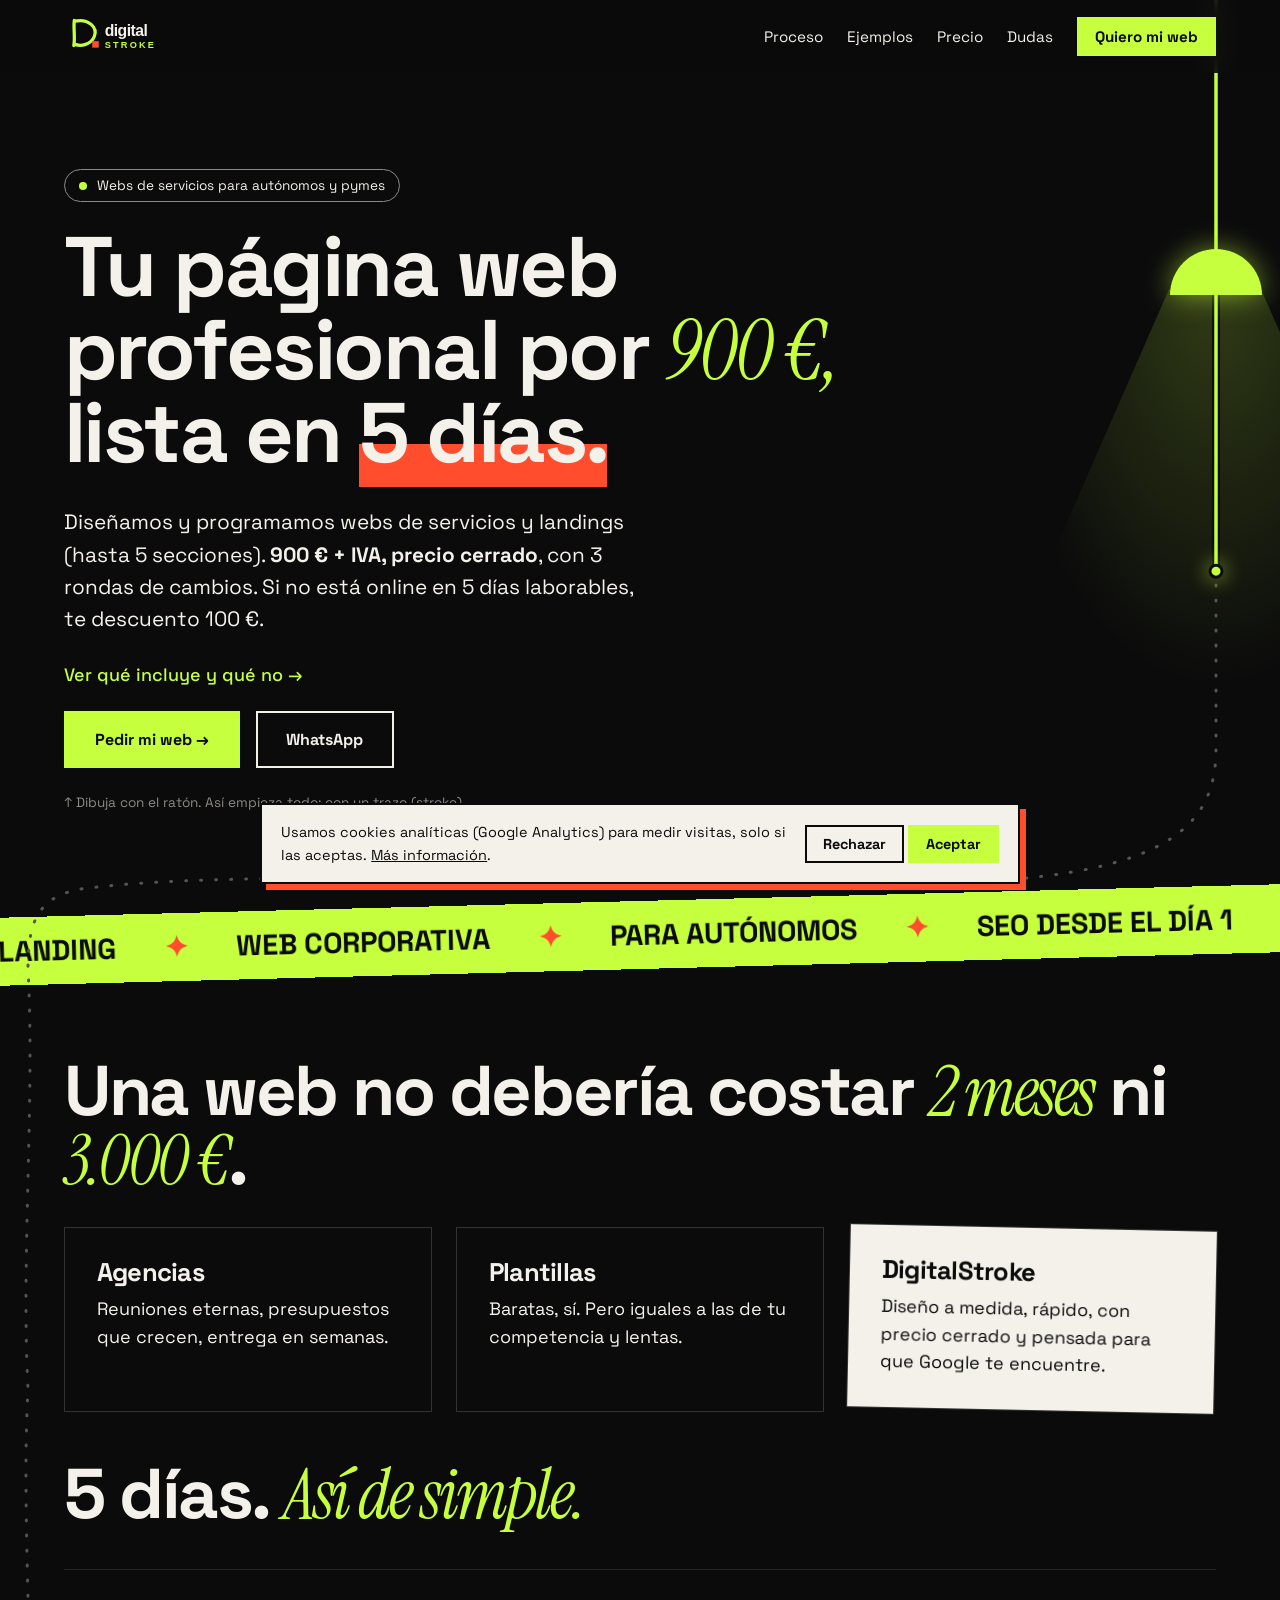
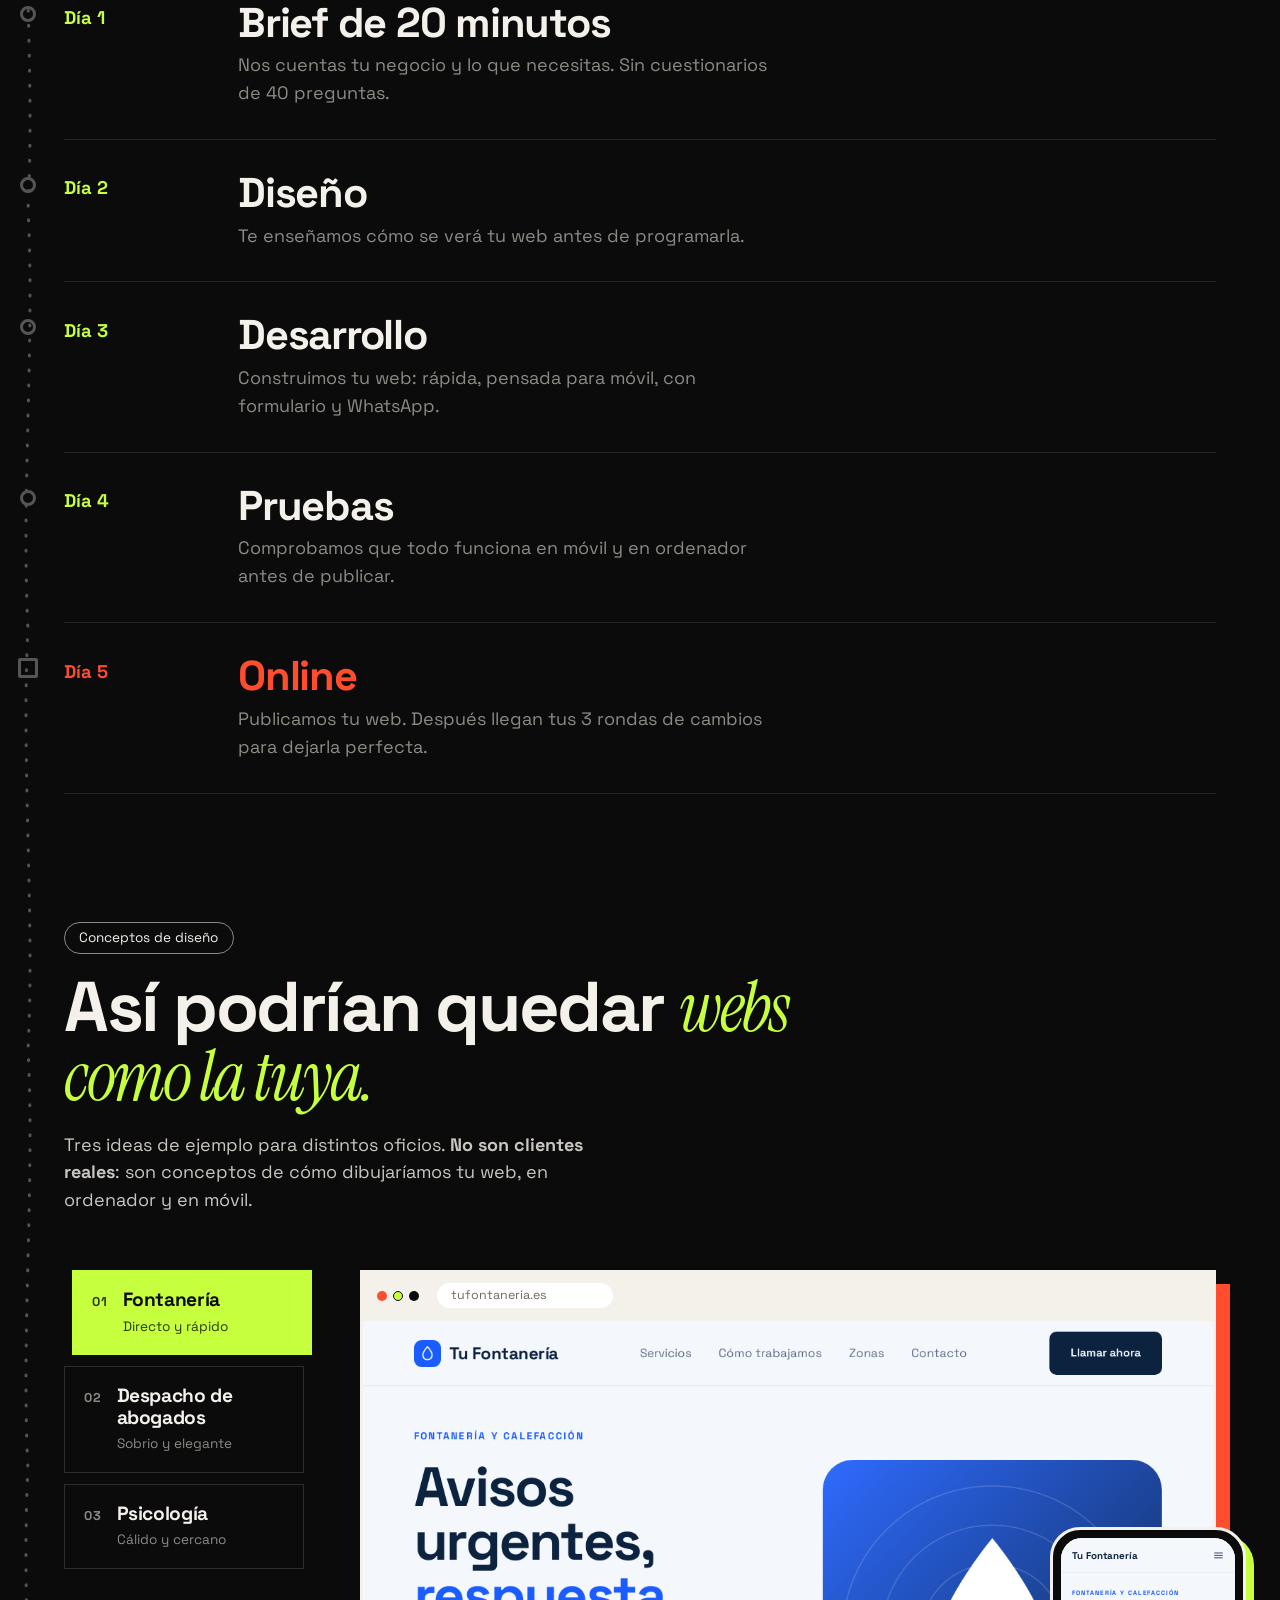
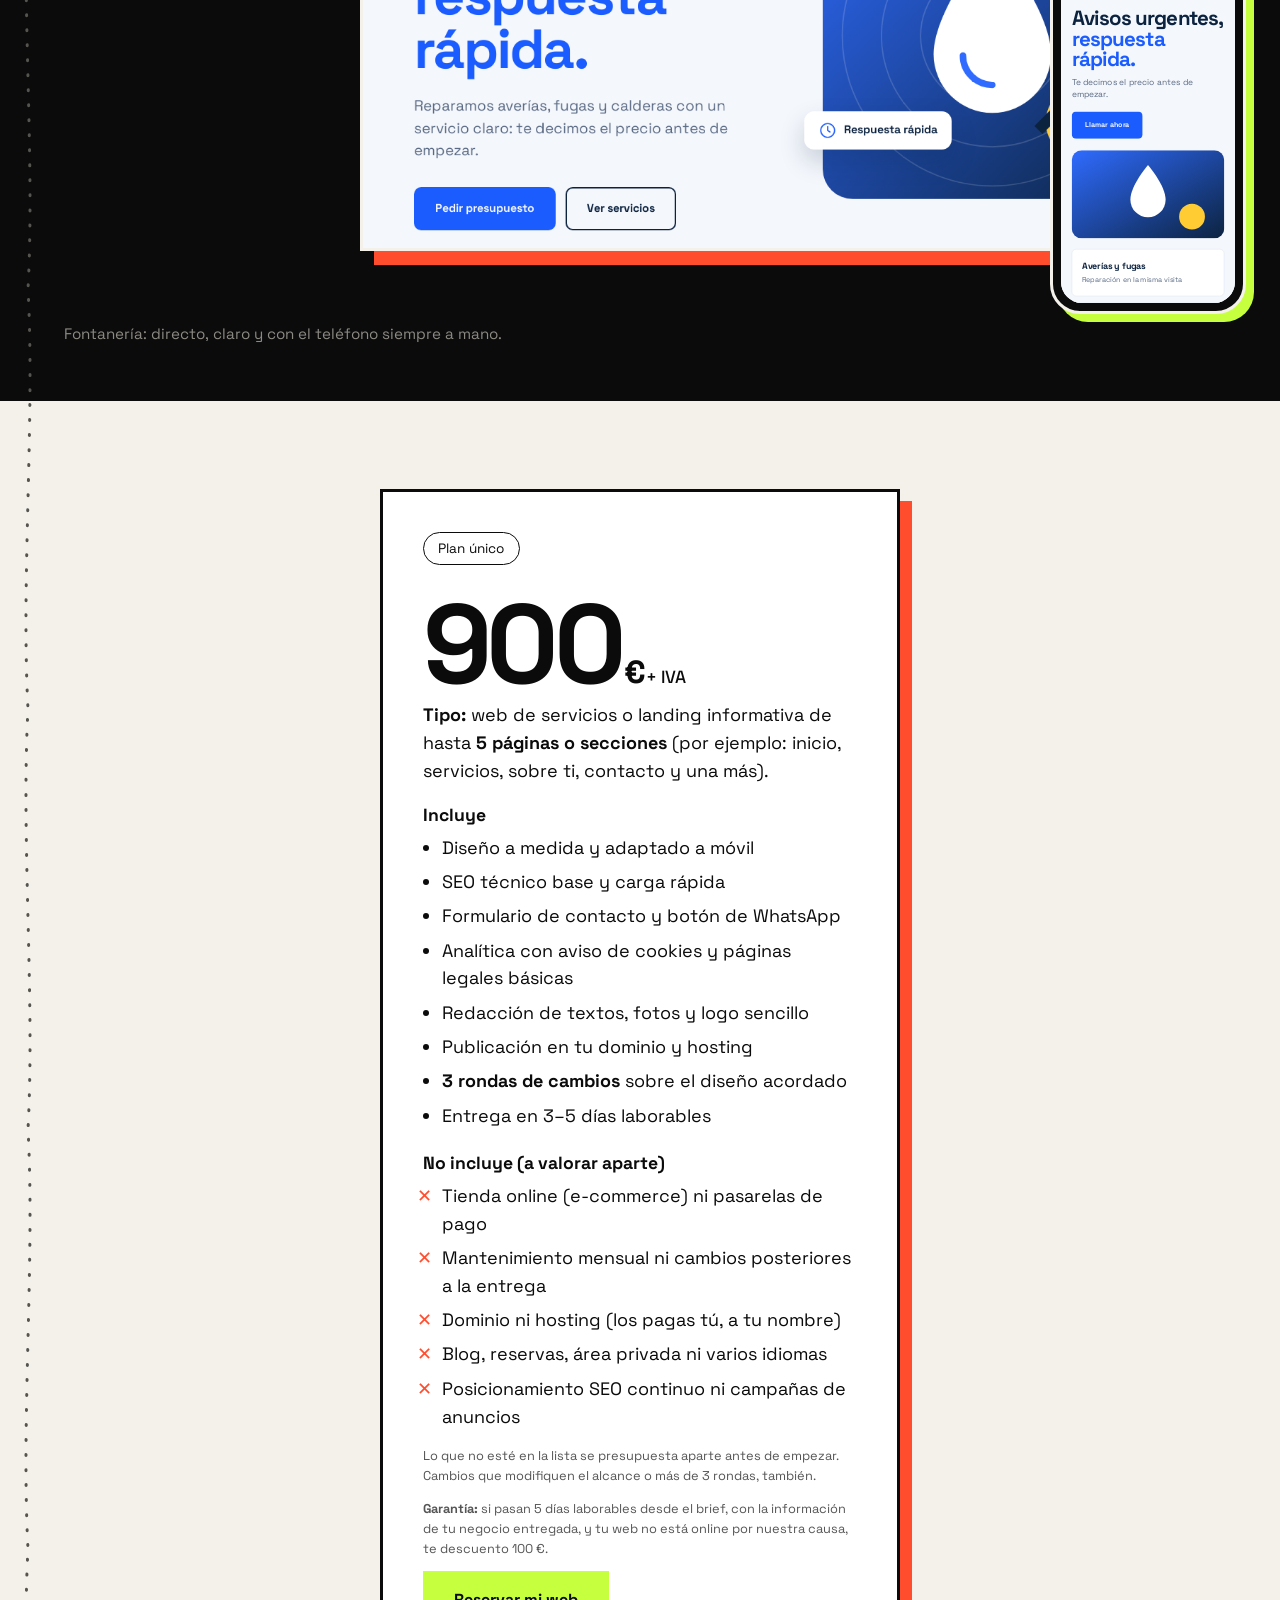
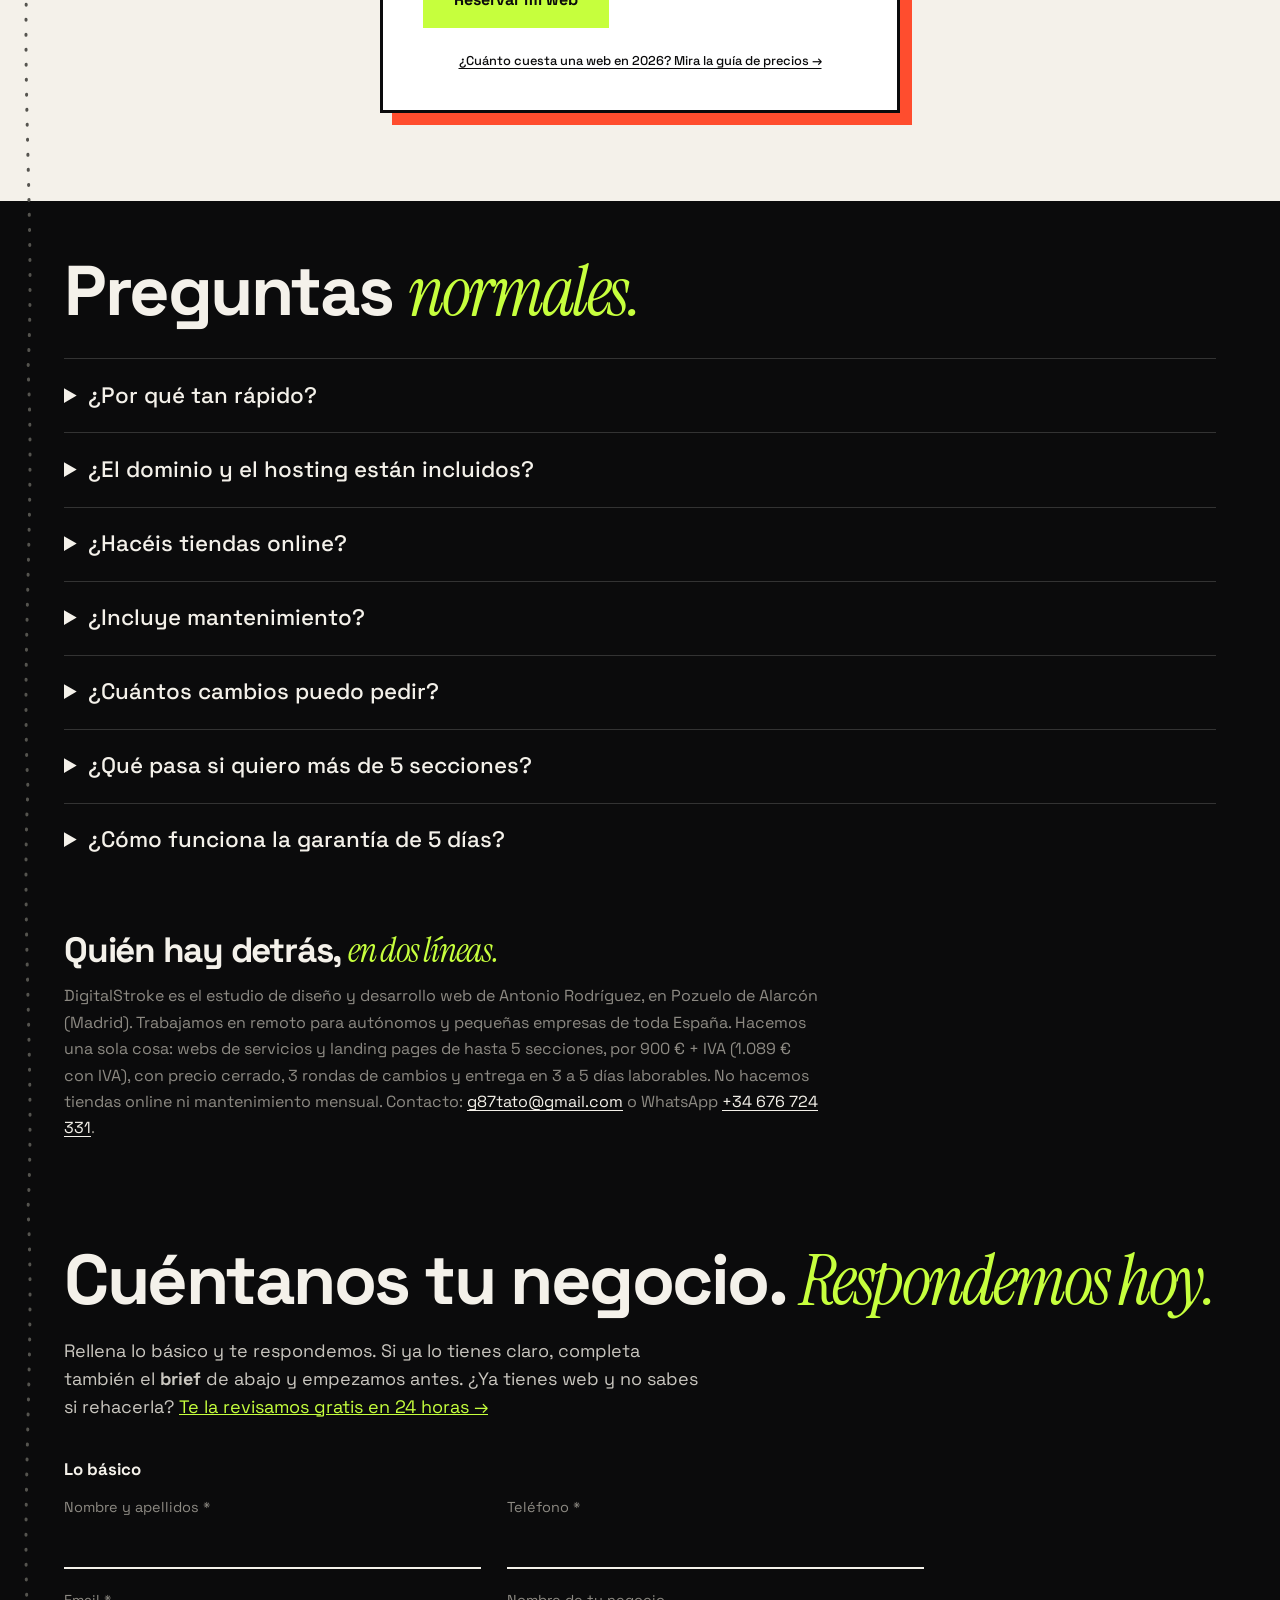
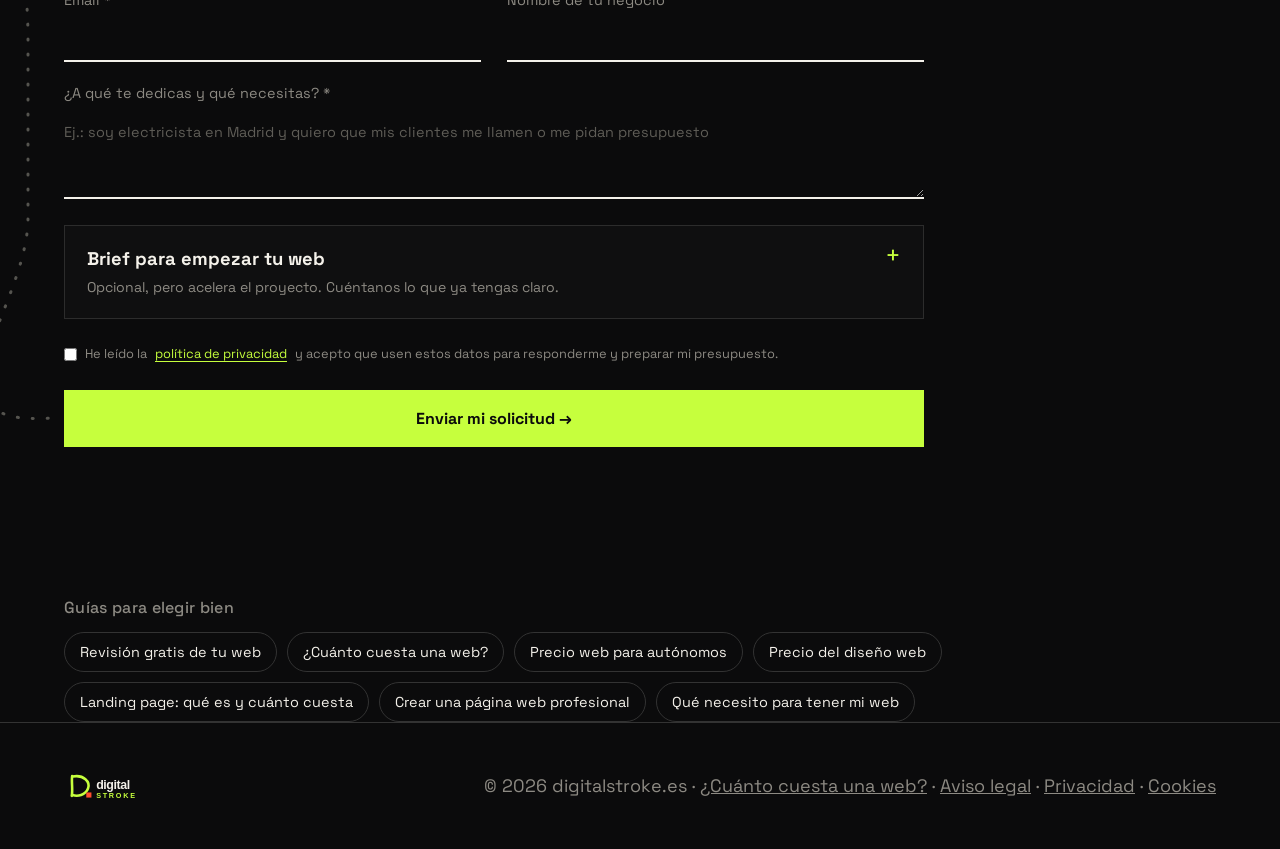
==== index.html @ dd719723 "Página de revisión gratis de la web y documentos internos fuera del sitio Co-Authored-By: Claude Fab" ====
<!doctype html>
<html lang="es">
<head>
<meta charset="utf-8">
<meta name="viewport" content="width=device-width,initial-scale=1">
<title>Página web para autónomos y pymes en 5 días por 900 € | DigitalStroke</title>
<meta name="description" content="Diseño y desarrollo de páginas web y landings para autónomos y pequeñas empresas. Webs de servicios de hasta 5 secciones. Precio cerrado de 900 € + IVA, 3 rondas de cambios, entrega en 3 a 5 días.">
<meta name="google-site-verification" content="zkSoSlry_8KMnyBf14gLhrhfru-pB1VeodMcGOc7PK8" />
<meta name="robots" content="index,follow,max-image-preview:large">
<link rel="canonical" href="https://digitalstroke.es/">
<link rel="icon" href="assets/favicon.svg" type="image/svg+xml">
<meta property="og:title" content="Tu web en 5 días por 900 € — DigitalStroke">
<meta property="og:description" content="Páginas web y landings para autónomos y pymes. Precio cerrado, entrega récord.">
<meta property="og:type" content="website">
<meta property="og:url" content="https://digitalstroke.es/">
<meta property="og:locale" content="es_ES">
<meta property="og:site_name" content="DigitalStroke">
<meta name="twitter:card" content="summary">
<link rel="preconnect" href="https://fonts.googleapis.com">
<link rel="preconnect" href="https://fonts.gstatic.com" crossorigin>
<link href="https://fonts.googleapis.com/css2?family=Space+Grotesk:wght@400;500;700&family=Instrument+Serif:ital@0;1&display=swap" rel="stylesheet">
<link rel="stylesheet" href="css/style.css?v=16">
<link rel="stylesheet" href="css/showcase.css?v=16">
<script type="application/ld+json">
{"@context":"https://schema.org","@type":"ProfessionalService","@id":"https://digitalstroke.es/#empresa","name":"DigitalStroke","alternateName":"digitalstroke.es","url":"https://digitalstroke.es/","logo":"https://digitalstroke.es/assets/logo.svg","image":"https://digitalstroke.es/assets/logo.svg","description":"Diseño y desarrollo de páginas web de servicios y landing pages para autónomos y pymes en España. Precio cerrado de 900 € + IVA, entrega en 3 a 5 días laborables, 3 rondas de cambios incluidas.","slogan":"Tu página web profesional por 900 €, lista en 5 días.","email":"g87tato@gmail.com","telephone":"+34676724331","founder":{"@type":"Person","name":"Antonio Rodríguez"},"address":{"@type":"PostalAddress","addressLocality":"Pozuelo de Alarcón","addressRegion":"Madrid","addressCountry":"ES"},"areaServed":{"@type":"Country","name":"España"},"knowsLanguage":"es","priceRange":"900 €","currenciesAccepted":"EUR","sameAs":["https://github.com/g87tato"],"makesOffer":{"@type":"Offer","name":"Página web de servicios o landing page de hasta 5 secciones","description":"Diseño a medida adaptado a móvil, SEO técnico base, formulario y WhatsApp, páginas legales, textos, fotos y logo sencillo, 3 rondas de cambios. Entrega en 3 a 5 días laborables.","price":"900","priceCurrency":"EUR","priceSpecification":{"@type":"PriceSpecification","price":"900","priceCurrency":"EUR","valueAddedTaxIncluded":false},"availability":"https://schema.org/InStock","areaServed":"ES","itemOffered":{"@type":"Service","name":"Diseño y desarrollo de página web","serviceType":"Diseño web","provider":{"@id":"https://digitalstroke.es/#empresa"}}}}
</script>
<script type="application/ld+json" id="ld-faq">
{"@context": "https://schema.org", "@type": "FAQPage", "mainEntity": [{"@type": "Question", "name": "¿Por qué tan rápido?", "acceptedAnswer": {"@type": "Answer", "text": "Trabajamos con un sistema propio y tomamos pocos proyectos a la vez. Menos reuniones, más stroke."}}, {"@type": "Question", "name": "¿El dominio y el hosting están incluidos?", "acceptedAnswer": {"@type": "Answer", "text": "Te ayudamos a comprarlos a tu nombre (unos 15–60 €/año). Así la web siempre es tuya."}}, {"@type": "Question", "name": "¿Hacéis tiendas online?", "acceptedAnswer": {"@type": "Answer", "text": "No. Este servicio es para webs de servicios y landings, sin e-commerce ni pasarelas de pago. Si necesitas una tienda, no es lo que ofrecemos ahora."}}, {"@type": "Question", "name": "¿Incluye mantenimiento?", "acceptedAnswer": {"@type": "Answer", "text": "No. Te entregamos la web terminada y funcionando. Los cambios posteriores a la entrega y el mantenimiento mensual no están incluidos; si los necesitas, se presupuestan aparte."}}, {"@type": "Question", "name": "¿Cuántos cambios puedo pedir?", "acceptedAnswer": {"@type": "Answer", "text": "Incluimos 3 rondas de cambios sobre el diseño acordado. Una ronda es una lista de correcciones que nos envías de una vez. Si cambia el alcance o necesitas más rondas, se presupuesta aparte."}}, {"@type": "Question", "name": "¿Qué pasa si quiero más de 5 secciones?", "acceptedAnswer": {"@type": "Answer", "text": "Lo hablamos antes de empezar y te damos un precio cerrado por escrito."}}, {"@type": "Question", "name": "¿Cómo funciona la garantía de 5 días?", "acceptedAnswer": {"@type": "Answer", "text": "Cuentan 5 días laborables desde el brief, siempre que nos des a tiempo la información de tu negocio y valides lo que te enviemos. Si la web no está online en ese plazo por causa nuestra, te descontamos 100 € de la factura. Las rondas de cambios van después de la primera publicación."}}]}
</script>
<script type="application/ld+json" id="ld-site">
{"@context":"https://schema.org","@type":"WebSite","name":"DigitalStroke","url":"https://digitalstroke.es/","inLanguage":"es-ES"}
</script>
</head>
<body>
<canvas id="ink" aria-hidden="true"></canvas>

<header class="nav">
  <a href="#top" class="logo" aria-label="DigitalStroke"><img src="assets/logo.svg?v=3" alt="DigitalStroke" height="38"></a>
  <nav>
    <a href="#proceso">Proceso</a>
    <a href="#ejemplos">Ejemplos</a>
    <a href="#precio">Precio</a>
    <a href="#faq">Dudas</a>
    <a href="#contacto" class="btn btn-sm">Quiero mi web</a>
  </nav>
</header>

<main id="top">
<section class="hero">
  <div class="lamp" aria-hidden="true"></div>
  <p class="tag"><span class="dot"></span> Webs de servicios para autónomos y pymes</p>
  <h1>Tu página web<br>profesional por <em>900&nbsp;€,</em><br>lista en <span class="hl">5&nbsp;días.</span></h1>
  <p class="lead">Diseñamos y programamos webs de servicios y landings (hasta 5 secciones). <strong>900&nbsp;€ + IVA, precio cerrado</strong>, con 3 rondas de cambios. Si no está online en 5 días laborables, te descuento 100&nbsp;€.</p>
  <p class="more"><a href="#precio">Ver qué incluye y qué no →</a></p>
  <div class="cta-row">
    <a href="#contacto" class="btn">Pedir mi web →</a>
    <a href="https://wa.me/34676724331?text=Hola%2C%20quiero%20una%20web%20en%205%20d%C3%ADas" class="btn btn-ghost" data-wa>WhatsApp</a>
  </div>
  <p class="hint">↑ Dibuja con el ratón. Así empieza todo: con un trazo (stroke).</p>
</section>

<div class="marquee" aria-hidden="true"><div>
  <span>LANDING</span><span>WEB CORPORATIVA</span><span>PARA AUTÓNOMOS</span><span>SEO DESDE EL DÍA 1</span><span>900 €</span><span>3–5 DÍAS</span>
  <span>LANDING</span><span>WEB CORPORATIVA</span><span>PARA AUTÓNOMOS</span><span>SEO DESDE EL DÍA 1</span><span>900 €</span><span>3–5 DÍAS</span>
</div></div>

<section class="problem">
  <h2>Una web no debería costar <em>2 meses</em> ni <em>3.000 €</em>.</h2>
  <div class="cols">
    <article><h3>Agencias</h3><p>Reuniones eternas, presupuestos que crecen, entrega en semanas.</p></article>
    <article><h3>Plantillas</h3><p>Baratas, sí. Pero iguales a las de tu competencia y lentas.</p></article>
    <article class="win"><h3>DigitalStroke</h3><p>Diseño a medida, rápido, con precio cerrado y pensada para que Google te encuentre.</p></article>
  </div>
</section>

<section id="proceso" class="process">
  <h2>5 días. <em>Así de simple.</em></h2>
  <ol class="days">
    <li><span class="day">Día 1</span><div><h3>Brief de 20 minutos</h3><p>Nos cuentas tu negocio y lo que necesitas. Sin cuestionarios de 40 preguntas.</p></div></li>
    <li><span class="day">Día 2</span><div><h3>Diseño</h3><p>Te enseñamos cómo se verá tu web antes de programarla.</p></div></li>
    <li><span class="day">Día 3</span><div><h3>Desarrollo</h3><p>Construimos tu web: rápida, pensada para móvil, con formulario y WhatsApp.</p></div></li>
    <li><span class="day">Día 4</span><div><h3>Pruebas</h3><p>Comprobamos que todo funciona en móvil y en ordenador antes de publicar.</p></div></li>
    <li class="last"><span class="day">Día 5</span><div><h3>Online</h3><p>Publicamos tu web. Después llegan tus 3 rondas de cambios para dejarla perfecta.</p></div></li>
  </ol>
</section>

<section id="ejemplos" class="examples">
  <div class="ex-head">
    <p class="tag">Conceptos de diseño</p>
    <h2>Así podrían quedar <em>webs como la tuya.</em></h2>
    <p class="ex-note">Tres ideas de ejemplo para distintos oficios. <strong>No son clientes reales</strong>: son conceptos de cómo dibujaríamos tu web, en ordenador y en móvil.</p>
  </div>

  <div class="showcase">
    <div class="sc-tabs" role="tablist" aria-label="Elige un concepto">
      <button type="button" role="tab" id="sc-t0" aria-selected="true" data-url="tufontaneria.es" data-cap="Fontanería: directo, claro y con el teléfono siempre a mano."><span class="n">01</span><span class="t">Fontanería</span><small>Directo y rápido</small></button>
      <button type="button" role="tab" id="sc-t1" aria-selected="false" tabindex="-1" data-url="tudespacho.es" data-cap="Despacho de abogados: sobrio, elegante y de confianza."><span class="n">02</span><span class="t">Despacho de abogados</span><small>Sobrio y elegante</small></button>
      <button type="button" role="tab" id="sc-t2" aria-selected="false" tabindex="-1" data-url="tuconsulta.es" data-cap="Psicología: cálido, tranquilo y cercano."><span class="n">03</span><span class="t">Psicología</span><small>Cálido y cercano</small></button>
    </div>

    <div class="sc-stage">
      <div class="sc-frame">
        <div class="bar"><i></i><i></i><i></i><span class="sc-url">tufontaneria.es</span></div>
        <div class="sc-view" aria-hidden="true">

          <!-- Concepto 1 · Fontanería -->
          <div class="vsite t1 on"><div class="vs-inner">
            <div class="vs-nav">
              <div class="vs-logo"><i><svg class="ic" viewBox="0 0 24 24" style="color:#fff"><path d="M12 3s6 6.5 6 11a6 6 0 0 1-12 0c0-4.5 6-11 6-11z"></path></svg></i>Tu Fontanería</div>
              <div class="vs-links"><span>Servicios</span><span>Cómo trabajamos</span><span>Zonas</span><span>Contacto</span></div>
              <span class="vs-btn">Llamar ahora</span>
            </div>
            <div class="vs-hero">
              <div>
                <div class="vs-eyebrow">Fontanería y calefacción</div>
                <h1 class="vs-h">Avisos urgentes, <span style="color:var(--acc)">respuesta rápida.</span></h1>
                <p class="vs-p">Reparamos averías, fugas y calderas con un servicio claro: te decimos el precio antes de empezar.</p>
                <div class="vs-row"><span class="vs-btn" style="background:var(--acc)">Pedir presupuesto</span><span class="vs-btn alt">Ver servicios</span></div>
              </div>
              <div class="vs-art">
                <svg viewBox="0 0 520 520" aria-hidden="true">
                  <defs><linearGradient id="g1" x1="0" y1="0" x2="1" y2="1"><stop offset="0" stop-color="#2f6bff"></stop><stop offset="1" stop-color="#0c2340"></stop></linearGradient></defs>
                  <rect width="520" height="520" rx="46" fill="url(#g1)"></rect>
                  <g fill="none" stroke="#fff" stroke-opacity=".16" stroke-width="2"><circle cx="260" cy="270" r="110"></circle><circle cx="260" cy="270" r="170"></circle><circle cx="260" cy="270" r="230"></circle></g>
                  <path d="M260 120C260 120 170 228 170 298a90 90 0 0 0 180 0C350 228 260 120 260 120Z" fill="#fff"></path>
                  <path d="M215 300a45 45 0 0 0 45 45" fill="none" stroke="#2f6bff" stroke-width="10" stroke-linecap="round"></path>
                  <circle cx="400" cy="402" r="58" fill="#ffcc33"></circle>
                  <path d="M385 380a22 22 0 0 0-26 30l-30 30 13 13 30-30a22 22 0 0 0 30-26l-15 15-11-3-3-11z" fill="#0c2340" transform="translate(12 -10) scale(.95)"></path>
                </svg>
                <div class="vs-chip" style="left:-26px;bottom:70px"><svg class="ic" viewBox="0 0 24 24" style="color:#1b5cff"><circle cx="12" cy="12" r="9"></circle><path d="M12 7v5l3 2"></path></svg>Respuesta rápida</div>
              </div>
            </div>
            <div class="vs-band">
              <div><svg class="ic" viewBox="0 0 24 24"><path d="M12 3l8 3v6c0 5-3.5 8-8 9-4.5-1-8-4-8-9V6z"></path></svg>Presupuesto sin compromiso</div>
              <div><svg class="ic" viewBox="0 0 24 24"><circle cx="12" cy="12" r="9"></circle><path d="M12 7v5l3 2"></path></svg>Avisos urgentes</div>
              <div><svg class="ic" viewBox="0 0 24 24"><path d="M6 3h4l2 5-2.5 1.5a11 11 0 0 0 5 5L16 12l5 2v4a2 2 0 0 1-2 2A16 16 0 0 1 4 5a2 2 0 0 1 2-2z"></path></svg>Atención por teléfono</div>
            </div>
            <div class="vs-sec">
              <h3>Qué arreglamos</h3>
              <p class="sub">Los trabajos más habituales, explicados sin tecnicismos.</p>
              <div class="vs-cards">
                <div class="vs-card"><div class="ib"><svg class="ic" viewBox="0 0 24 24"><path d="M12 3s6 6.5 6 11a6 6 0 0 1-12 0c0-4.5 6-11 6-11z"></path></svg></div><h4>Averías y fugas</h4><p>Localizamos el problema y lo reparamos en la misma visita siempre que sea posible.</p></div>
                <div class="vs-card"><div class="ib"><svg class="ic" viewBox="0 0 24 24"><path d="M12 3c1 4 5 5 5 10a5 5 0 0 1-10 0c0-2 1-3 2-4 0 2 1 3 2 3 0-3-1-5 1-9z"></path></svg></div><h4>Calefacción y caldera</h4><p>Revisión, puesta a punto y sustitución de calderas y radiadores.</p></div>
                <div class="vs-card"><div class="ib"><svg class="ic" viewBox="0 0 24 24"><path d="M3 11h18v3a5 5 0 0 1-5 5H8a5 5 0 0 1-5-5v-3zM6 11V6a2 2 0 0 1 4 0"></path></svg></div><h4>Reformas de baño</h4><p>Del cambio de grifería a la reforma completa, con precio cerrado.</p></div>
              </div>
            </div>
            <div class="vs-steps">
              <div><b>1</b><h5>Nos llamas</h5><p>Cuéntanos qué pasa y te orientamos al momento.</p></div>
              <div><b>2</b><h5>Diagnóstico</h5><p>Vemos la avería y te damos el precio antes de tocar nada.</p></div>
              <div><b>3</b><h5>Solucionado</h5><p>Reparamos, probamos y lo dejamos limpio.</p></div>
            </div>
            <div class="vs-quote">“Aquí irá la opinión de un cliente real, con su nombre y su zona.”<small>Espacio reservado para una reseña verificada</small></div>
            <div class="vs-cta"><h3>¿Tienes una avería?<br>Llámanos ahora.</h3><span class="vs-btn">Llamar ahora</span></div>
            <div class="vs-foot"><span>Tu Fontanería · Tu ciudad</span><span>Aviso legal · Privacidad</span></div>
          </div></div>

          <!-- Concepto 2 · Despacho de abogados -->
          <div class="vsite t2"><div class="vs-inner">
            <div class="vs-nav">
              <div class="vs-logo" style="font-family:'Instrument Serif',serif;font-weight:400;font-size:30px"><i style="border-radius:0;background:transparent;border:2px solid var(--acc)"><svg class="ic" viewBox="0 0 24 24" style="color:var(--acc)"><path d="M12 4v16M6 8h12M6 8l-3 7h6l-3-7zM18 8l-3 7h6l-3-7z"></path></svg></i>Tu Despacho</div>
              <div class="vs-links"><span>Áreas</span><span>El despacho</span><span>Método</span><span>Contacto</span></div>
              <span class="vs-btn">Pedir cita</span>
            </div>
            <div class="vs-hero">
              <div>
                <div class="vs-eyebrow">Abogados · Derecho de familia</div>
                <h1 class="vs-h">Derecho de familia, <em style="color:var(--acc);font-style:italic">sin ruido.</em></h1>
                <p class="vs-p">Acompañamos cada caso con criterio, claridad y discreción, de la primera consulta a la resolución.</p>
                <div class="vs-row"><span class="vs-btn">Pedir cita</span><span class="vs-btn alt">Áreas de práctica</span></div>
              </div>
              <div class="vs-art">
                <svg viewBox="0 0 440 560" aria-hidden="true">
                  <defs><linearGradient id="g2" x1="0" y1="0" x2="0" y2="1"><stop offset="0" stop-color="#2f5a49"></stop><stop offset="1" stop-color="#16271f"></stop></linearGradient></defs>
                  <path d="M0 560V220a220 220 0 0 1 440 0v340Z" fill="url(#g2)"></path>
                  <path d="M0 560V220a220 220 0 0 1 440 0v340" transform="translate(16 -16)" fill="none" stroke="#b08a4a" stroke-width="2"></path>
                  <g fill="none" stroke="#f4efe6" stroke-width="3" stroke-linecap="round" stroke-linejoin="round">
                    <path d="M220 150V430"></path><path d="M130 190H310"></path>
                    <path d="M130 190L98 290M130 190L162 290"></path><path d="M92 292H168C168 324 92 324 92 292Z"></path>
                    <path d="M310 190L278 290M310 190L342 290"></path><path d="M272 292H348C348 324 272 324 272 292Z"></path>
                    <path d="M170 430H270"></path><path d="M192 430L220 402L248 430"></path>
                  </g>
                </svg>
              </div>
            </div>
            <div class="vs-band">
              <div><svg class="ic" viewBox="0 0 24 24"><path d="M12 3l8 3v6c0 5-3.5 8-8 9-4.5-1-8-4-8-9V6z"></path></svg>Confidencialidad total</div>
              <div><svg class="ic" viewBox="0 0 24 24"><path d="M4 5h16v11H9l-5 4z"></path></svg>Primera consulta clara</div>
              <div><svg class="ic" viewBox="0 0 24 24"><path d="M7 3h8l4 4v14H7z M15 3v4h4 M10 12h6 M10 16h6"></path></svg>Honorarios por escrito</div>
            </div>
            <div class="vs-sec">
              <h3>Áreas de práctica</h3>
              <p class="sub">Un despacho pequeño, con trato directo y un único interlocutor.</p>
              <div class="vs-cards">
                <div class="vs-card"><div class="ib"><svg class="ic" viewBox="0 0 24 24"><path d="M12 20s-8-5-8-11a4.5 4.5 0 0 1 8-2.5A4.5 4.5 0 0 1 20 9c0 6-8 11-8 11z"></path></svg></div><div><h4>Divorcios y separaciones</h4><p>Convenios, mutuo acuerdo y procedimientos contenciosos.</p></div><span class="arr">→</span></div>
                <div class="vs-card"><div class="ib"><svg class="ic" viewBox="0 0 24 24"><path d="M4 11l8-7 8 7v9H4z M10 20v-6h4v6"></path></svg></div><div><h4>Herencias y sucesiones</h4><p>Testamentos, aceptación de herencia y reparto de bienes.</p></div><span class="arr">→</span></div>
                <div class="vs-card"><div class="ib"><svg class="ic" viewBox="0 0 24 24"><path d="M7 3h8l4 4v14H7z M15 3v4h4 M10 12h6 M10 16h6"></path></svg></div><div><h4>Custodia y convenios</h4><p>Guarda y custodia, pensiones y régimen de visitas.</p></div><span class="arr">→</span></div>
              </div>
            </div>
            <div class="vs-steps">
              <div><b>I</b><h5>Primera consulta</h5><p>Escuchamos tu caso y te explicamos las opciones con claridad.</p></div>
              <div><b>II</b><h5>Estrategia</h5><p>Definimos juntos el camino y los honorarios, por escrito.</p></div>
              <div><b>III</b><h5>Acompañamiento</h5><p>Te informamos en cada paso hasta el final del procedimiento.</p></div>
            </div>
            <div class="vs-quote">“Aquí irá la opinión de un cliente real, con su nombre y su caso.”<small>Espacio reservado para una reseña verificada</small></div>
            <div class="vs-cta"><h3>Hablemos con calma.</h3><span class="vs-btn">Pedir cita</span></div>
            <div class="vs-foot"><span>Tu Despacho · Tu ciudad</span><span>Aviso legal · Privacidad</span></div>
          </div></div>

          <!-- Concepto 3 · Psicología -->
          <div class="vsite t3"><div class="vs-inner">
            <div class="vs-nav">
              <div class="vs-logo"><i style="border-radius:50%;background:var(--acc2)"><svg class="ic" viewBox="0 0 24 24" style="color:var(--ink)"><path d="M5 19c0-9 6-14 14-14 0 8-5 14-14 14zM5 19c3-5 6-8 10-10"></path></svg></i>Tu Consulta</div>
              <div class="vs-links"><span>Terapia</span><span>Cómo trabajo</span><span>Sobre mí</span><span>Contacto</span></div>
              <span class="vs-btn">Reservar sesión</span>
            </div>
            <div class="vs-hero">
              <div>
                <div class="vs-eyebrow">Psicología · Terapia individual y de pareja</div>
                <h1 class="vs-h">Un lugar para <em style="font-family:'Instrument Serif',serif;font-style:italic;font-weight:400;color:var(--acc)">respirar</em> y hablar.</h1>
                <p class="vs-p">Un espacio tranquilo para entender lo que sientes y encontrar tu propio ritmo, sin prisa y sin juicios.</p>
                <div class="vs-row"><span class="vs-btn" style="background:var(--acc)">Reservar primera sesión</span><span class="vs-btn alt">Cómo trabajo</span></div>
              </div>
              <div class="vs-art">
                <svg viewBox="0 0 480 520" aria-hidden="true">
                  <path d="M60 130C60 40 200 10 300 40s150 110 120 220-110 220-220 210S60 330 60 130Z" fill="#e6dff5"></path>
                  <path d="M250 80c70-20 150 20 165 100s-30 150-100 190-170 40-200-30 30-240 135-260Z" fill="#f7d9c4"></path>
                  <circle cx="165" cy="380" r="86" fill="#cfe3d4"></circle>
                  <g fill="none" stroke="#2b2540" stroke-width="3" stroke-linecap="round" stroke-linejoin="round">
                    <path d="M250 450C250 360 258 290 306 205"></path>
                    <path d="M266 392C214 384 192 344 202 312 252 322 274 352 266 392Z"></path>
                    <path d="M278 330C326 326 352 290 346 258 298 262 270 288 278 330Z"></path>
                    <path d="M300 236C262 214 256 176 272 150 308 168 318 202 300 236Z"></path>
                  </g>
                </svg>
              </div>
            </div>
            <div class="vs-band">
              <div><svg class="ic" viewBox="0 0 24 24"><path d="M12 20s-8-5-8-11a4.5 4.5 0 0 1 8-2.5A4.5 4.5 0 0 1 20 9c0 6-8 11-8 11z"></path></svg>Trato cercano y sin juicios</div>
              <div><svg class="ic" viewBox="0 0 24 24"><circle cx="12" cy="12" r="9"></circle><path d="M12 7v5l3 2"></path></svg>Sesiones presenciales y online</div>
              <div><svg class="ic" viewBox="0 0 24 24"><path d="M12 3l8 3v6c0 5-3.5 8-8 9-4.5-1-8-4-8-9V6z"></path></svg>Confidencialidad</div>
            </div>
            <div class="vs-sec">
              <h3>Cómo puedo ayudarte</h3>
              <p class="sub">Cada persona es distinta. Empezamos por escucharte.</p>
              <div class="vs-cards">
                <div class="vs-card"><div class="ib"><svg class="ic" viewBox="0 0 24 24"><path d="M5 19c0-9 6-14 14-14 0 8-5 14-14 14zM5 19c3-5 6-8 10-10"></path></svg></div><h4>Ansiedad y estrés</h4><p>Herramientas para recuperar la calma y manejar el día a día.</p></div>
                <div class="vs-card"><div class="ib"><svg class="ic" viewBox="0 0 24 24"><path d="M12 20s-8-5-8-11a4.5 4.5 0 0 1 8-2.5A4.5 4.5 0 0 1 20 9c0 6-8 11-8 11z"></path></svg></div><h4>Terapia de pareja</h4><p>Comunicación, acuerdos y un espacio seguro para ambos.</p></div>
                <div class="vs-card"><div class="ib"><svg class="ic" viewBox="0 0 24 24"><path d="M4 5h16v11H9l-5 4z"></path></svg></div><h4>Acompañamiento personal</h4><p>Cambios vitales, autoestima y momentos de duda.</p></div>
              </div>
            </div>
            <div class="vs-steps">
              <div><b>01</b><h5>Primera sesión</h5><p>Nos conocemos y hablamos de lo que te trae por aquí.</p></div>
              <div><b>02</b><h5>Nuestro plan</h5><p>Definimos objetivos realistas y un ritmo que te resulte cómodo.</p></div>
              <div><b>03</b><h5>Avanzamos juntos</h5><p>Sesiones regulares y revisión de tus avances.</p></div>
            </div>
            <div class="vs-quote">“Aquí irá la opinión de una persona real, con su permiso.”<small>Espacio reservado para un testimonio verificado</small></div>
            <div class="vs-cta"><h3>Da el primer paso,<br>a tu ritmo.</h3><span class="vs-btn">Reservar sesión</span></div>
            <div class="vs-foot"><span>Tu Consulta · Tu ciudad</span><span>Aviso legal · Privacidad</span></div>
          </div></div>

        </div>
      </div>

      <div class="sc-phone" aria-hidden="true">
        <div class="sc-pview">
          <div class="vphone t1 on"><div class="vp-inner">
            <div class="vp-nav"><b>Tu Fontanería</b><svg class="ic" viewBox="0 0 24 24"><path d="M4 7h16M4 12h16M4 17h16"></path></svg></div>
            <div class="vp-hero"><div class="vs-eyebrow">Fontanería y calefacción</div><h1>Avisos urgentes, <span style="color:var(--acc)">respuesta rápida.</span></h1><p>Te decimos el precio antes de empezar.</p><span class="vs-btn" style="background:var(--acc)">Llamar ahora</span></div>
            <div class="vp-art"><svg viewBox="0 0 520 300" aria-hidden="true"><rect width="520" height="300" rx="34" fill="url(#g1)"></rect><path d="M260 50C260 50 200 120 200 168a60 60 0 0 0 120 0C320 120 260 50 260 50Z" fill="#fff"></path><circle cx="410" cy="226" r="44" fill="#ffcc33"></circle></svg></div>
            <div class="vp-card"><b>Averías y fugas</b><span>Reparación en la misma visita</span></div>
            <div class="vp-card"><b>Calefacción y caldera</b><span>Revisión y sustitución</span></div>
            <div class="vp-card"><b>Reformas de baño</b><span>Precio cerrado</span></div>
          </div></div>
          <div class="vphone t2"><div class="vp-inner">
            <div class="vp-nav"><b style="font-family:'Instrument Serif',serif;font-weight:400;font-size:26px">Tu Despacho</b><svg class="ic" viewBox="0 0 24 24"><path d="M4 7h16M4 12h16M4 17h16"></path></svg></div>
            <div class="vp-hero"><div class="vs-eyebrow">Abogados · Familia</div><h1 style="font-family:'Instrument Serif',serif;font-weight:400;font-size:54px;line-height:.95">Derecho de familia, <em style="color:var(--acc)">sin ruido.</em></h1><p>Criterio, claridad y discreción.</p><span class="vs-btn">Pedir cita</span></div>
            <div class="vp-art"><svg viewBox="0 0 440 300" aria-hidden="true"><path d="M60 300V120a160 160 0 0 1 320 0v180Z" fill="url(#g2)"></path><g fill="none" stroke="#f4efe6" stroke-width="3" stroke-linecap="round"><path d="M220 80V260M160 110H280M160 110L138 180M160 110L182 180M280 110L258 180M280 110L302 180"></path></g></svg></div>
            <div class="vp-card"><b>Divorcios y separaciones</b><span>Mutuo acuerdo y contencioso</span></div>
            <div class="vp-card"><b>Herencias y sucesiones</b><span>Testamentos y reparto</span></div>
            <div class="vp-card"><b>Custodia y convenios</b><span>Pensiones y visitas</span></div>
          </div></div>
          <div class="vphone t3"><div class="vp-inner">
            <div class="vp-nav"><b>Tu Consulta</b><svg class="ic" viewBox="0 0 24 24"><path d="M4 7h16M4 12h16M4 17h16"></path></svg></div>
            <div class="vp-hero"><div class="vs-eyebrow">Psicología</div><h1>Un lugar para <em style="font-family:'Instrument Serif',serif;font-weight:400;color:var(--acc)">respirar</em> y hablar.</h1><p>A tu ritmo, sin prisa y sin juicios.</p><span class="vs-btn" style="background:var(--acc)">Reservar sesión</span></div>
            <div class="vp-art"><svg viewBox="0 0 480 300" aria-hidden="true"><path d="M40 90C60 20 220 0 330 30s140 90 100 170-200 110-300 60S10 160 40 90Z" fill="#e6dff5"></path><circle cx="120" cy="220" r="62" fill="#cfe3d4"></circle><path d="M300 90c40-10 90 20 90 70s-50 90-110 70-60-120 20-140Z" fill="#f7d9c4"></path></svg></div>
            <div class="vp-card"><b>Ansiedad y estrés</b><span>Recupera la calma</span></div>
            <div class="vp-card"><b>Terapia de pareja</b><span>Un espacio seguro</span></div>
            <div class="vp-card"><b>Acompañamiento personal</b><span>Cambios y decisiones</span></div>
          </div></div>
        </div>
      </div>
    </div>
  </div>
  <p class="sc-cap" id="sc-cap" aria-live="polite">Fontanería: directo, claro y con el teléfono siempre a mano.</p>
</section>

<section id="precio" class="price">
  <div class="card">
    <p class="tag">Plan único</p>
    <div class="amount">900<small> € <i>+ IVA</i></small></div>
    <p><b>Tipo:</b> web de servicios o landing informativa de hasta <b>5 páginas o secciones</b> (por ejemplo: inicio, servicios, sobre ti, contacto y una más).</p>
    <h3 class="inc">Incluye</h3>
    <ul>
      <li>Diseño a medida y adaptado a móvil</li>
      <li>SEO técnico base y carga rápida</li>
      <li>Formulario de contacto y botón de WhatsApp</li>
      <li>Analítica con aviso de cookies y páginas legales básicas</li>
      <li>Redacción de textos, fotos y logo sencillo</li>
      <li>Publicación en tu dominio y hosting</li>
      <li><b>3 rondas de cambios</b> sobre el diseño acordado</li>
      <li>Entrega en 3–5 días laborables</li>
    </ul>
    <h3 class="inc">No incluye (a valorar aparte)</h3>
    <ul class="no">
      <li>Tienda online (e-commerce) ni pasarelas de pago</li>
      <li>Mantenimiento mensual ni cambios posteriores a la entrega</li>
      <li>Dominio ni hosting (los pagas tú, a tu nombre)</li>
      <li>Blog, reservas, área privada ni varios idiomas</li>
      <li>Posicionamiento SEO continuo ni campañas de anuncios</li>
    </ul>
    <p class="note">Lo que no esté en la lista se presupuesta aparte antes de empezar. Cambios que modifiquen el alcance o más de 3 rondas, también.</p>
    <p class="note"><b>Garantía:</b> si pasan 5 días laborables desde el brief, con la información de tu negocio entregada, y tu web no está online por nuestra causa, te descuento 100 €.</p>
    <a href="#contacto" class="btn">Reservar mi web</a>
    <p class="note guide"><a href="cuanto-cuesta-una-pagina-web/">¿Cuánto cuesta una web en 2026? Mira la guía de precios →</a></p>
  </div>
</section>

<section id="faq" class="faq">
  <h2>Preguntas <em>normales.</em></h2>
  <details><summary>¿Por qué tan rápido?</summary><p>Trabajamos con un sistema propio y tomamos pocos proyectos a la vez. Menos reuniones, más stroke.</p></details>
  <details><summary>¿El dominio y el hosting están incluidos?</summary><p>Te ayudamos a comprarlos a tu nombre (unos 15–60 €/año). Así la web siempre es tuya.</p></details>
  <details><summary>¿Hacéis tiendas online?</summary><p>No. Este servicio es para webs de servicios y landings, sin e-commerce ni pasarelas de pago. Si necesitas una tienda, no es lo que ofrecemos ahora.</p></details>
  <details><summary>¿Incluye mantenimiento?</summary><p>No. Te entregamos la web terminada y funcionando. Los cambios posteriores a la entrega y el mantenimiento mensual no están incluidos; si los necesitas, se presupuestan aparte.</p></details>
  <details><summary>¿Cuántos cambios puedo pedir?</summary><p>Incluimos 3 rondas de cambios sobre el diseño acordado. Una ronda es una lista de correcciones que nos envías de una vez. Si cambia el alcance o necesitas más rondas, se presupuesta aparte.</p></details>
  <details><summary>¿Qué pasa si quiero más de 5 secciones?</summary><p>Lo hablamos antes de empezar y te damos un precio cerrado por escrito.</p></details>
  <details><summary>¿Cómo funciona la garantía de 5 días?</summary><p>Cuentan 5 días laborables desde el brief, siempre que nos des a tiempo la información de tu negocio y valides lo que te enviemos. Si la web no está online en ese plazo por causa nuestra, te descontamos 100 € de la factura. Las rondas de cambios van después de la primera publicación.</p></details>
</section>

<section id="nosotros" class="about">
  <h2>Quién hay detrás, <em>en dos líneas.</em></h2>
  <p>DigitalStroke es el estudio de diseño y desarrollo web de Antonio Rodríguez, en Pozuelo de Alarcón (Madrid). Trabajamos en remoto para autónomos y pequeñas empresas de toda España. Hacemos una sola cosa: webs de servicios y landing pages de hasta 5 secciones, por 900 € + IVA (1.089 € con IVA), con precio cerrado, 3 rondas de cambios y entrega en 3 a 5 días laborables. No hacemos tiendas online ni mantenimiento mensual. Contacto: <a href="mailto:g87tato@gmail.com">g87tato@gmail.com</a> o WhatsApp <a href="https://wa.me/34676724331" data-wa>+34 676 724 331</a>.</p>
</section>

<section id="contacto" class="contact">
  <h2>Cuéntanos tu negocio. <em>Respondemos hoy.</em></h2>
  <p class="c-lead">Rellena lo básico y te respondemos. Si ya lo tienes claro, completa también el <strong>brief</strong> de abajo y empezamos antes. ¿Ya tienes web y no sabes si rehacerla? <a href="revision-web-gratis/" style="color:var(--lime)">Te la revisamos gratis en 24 horas →</a></p>
  <form id="lead" action="https://formsubmit.co/ajax/g87tato@gmail.com" method="POST">
    <input type="hidden" name="_subject" value="Nueva solicitud de web · DigitalStroke">
    <input type="hidden" name="_template" value="table">
    <input type="hidden" name="_captcha" value="false">
    <input type="text" name="_honey" tabindex="-1" autocomplete="off" aria-hidden="true" style="display:none">

    <fieldset class="f-basic">
      <legend>Lo básico</legend>
      <div class="f-grid">
        <label>Nombre y apellidos *<input name="Nombre" required autocomplete="name"></label>
        <label>Teléfono *<input name="Teléfono" type="tel" required autocomplete="tel"></label>
        <label>Email *<input name="Email" type="email" required autocomplete="email"></label>
        <label>Nombre de tu negocio<input name="Negocio" autocomplete="organization"></label>
      </div>
      <label>¿A qué te dedicas y qué necesitas? *<textarea name="Qué necesita" rows="3" required placeholder="Ej.: soy electricista en Madrid y quiero que mis clientes me llamen o me pidan presupuesto"></textarea></label>
    </fieldset>

    <details class="brief">
      <summary><span>Brief para empezar tu web</span><small>Opcional, pero acelera el proyecto. Cuéntanos lo que ya tengas claro.</small></summary>
      <div class="brief-body">
        <div class="f-grid">
          <label>Dirección del negocio<input name="Dirección" autocomplete="street-address" placeholder="Calle, número, ciudad"></label>
          <label>WhatsApp para el botón de la web<input name="WhatsApp para la web" type="tel" placeholder="Si es distinto del teléfono"></label>
          <label>Email que quieres mostrar en la web<input name="Email público" type="email" placeholder="Si es distinto del tuyo"></label>
          <label>Web actual o redes sociales<input name="Web actual / redes" placeholder="Enlaces"></label>
        </div>
        <label>Resumen de tu negocio<textarea name="Resumen del negocio" rows="3" placeholder="Qué haces, desde cuándo, qué te diferencia"></textarea></label>
        <label>Servicios principales (3 a 5)<textarea name="Servicios" rows="2" placeholder="Los que más quieres vender"></textarea></label>
        <label>¿A quién te diriges?<input name="Público" placeholder="Particulares, empresas, tu zona..."></label>

        <fieldset class="opts">
          <legend>¿Qué quieres conseguir con la web?</legend>
          <label class="pill"><input type="checkbox" name="Objetivo" value="Que me llamen"><span>Que me llamen</span></label>
          <label class="pill"><input type="checkbox" name="Objetivo" value="Pedir cita"><span>Que pidan cita</span></label>
          <label class="pill"><input type="checkbox" name="Objetivo" value="Pedir presupuesto"><span>Que pidan presupuesto</span></label>
          <label class="pill"><input type="checkbox" name="Objetivo" value="Darme a conocer"><span>Darme a conocer</span></label>
        </fieldset>

        <div class="f-grid">
          <label>Colores que te gustan<input name="Colores preferidos" placeholder="Ej.: azul y blanco"></label>
          <label>Colores que NO quieres<input name="Colores a evitar"></label>
        </div>

        <fieldset class="opts">
          <legend>Estilo que buscas</legend>
          <label class="pill"><input type="radio" name="Estilo" value="Sobrio y profesional"><span>Sobrio y profesional</span></label>
          <label class="pill"><input type="radio" name="Estilo" value="Cercano y cálido"><span>Cercano y cálido</span></label>
          <label class="pill"><input type="radio" name="Estilo" value="Moderno"><span>Moderno</span></label>
          <label class="pill"><input type="radio" name="Estilo" value="Atrevido y creativo"><span>Atrevido y creativo</span></label>
        </fieldset>

        <label>Webs que te gustan (enlaces)<textarea name="Webs de referencia" rows="2"></textarea></label>

        <fieldset class="opts">
          <legend>Material que tienes</legend>
          <label class="pill"><input type="checkbox" name="Material" value="Logo"><span>Logo</span></label>
          <label class="pill"><input type="checkbox" name="Material" value="Fotos propias"><span>Fotos propias</span></label>
          <label class="pill"><input type="checkbox" name="Material" value="Textos"><span>Textos</span></label>
          <label class="pill"><input type="checkbox" name="Material" value="Necesito logo sencillo"><span>Necesito logo</span></label>
          <label class="pill"><input type="checkbox" name="Material" value="Necesito textos"><span>Necesito que redactéis los textos</span></label>
          <label class="pill"><input type="checkbox" name="Material" value="Fotos de banco"><span>Usad fotos de banco</span></label>
        </fieldset>
        <p class="f-note">El logo y las fotos nos los puedes enviar luego por WhatsApp o email, cuando empecemos.</p>

        <fieldset class="opts">
          <legend>Dominio y hosting</legend>
          <label class="pill"><input type="radio" name="Dominio" value="Ya tengo dominio y hosting"><span>Ya los tengo</span></label>
          <label class="pill"><input type="radio" name="Dominio" value="Necesito ayuda con dominio y hosting"><span>Necesito ayuda</span></label>
        </fieldset>

        <label>¿Algo más que debamos saber?<textarea name="Notas" rows="2"></textarea></label>
      </div>
    </details>

    <label class="check"><input type="checkbox" name="Acepta privacidad" value="Sí" required> He leído la <a href="politica-privacidad/">política de privacidad</a> y acepto que usen estos datos para responderme y preparar mi presupuesto.</label>
    <button class="btn" type="submit">Enviar mi solicitud →</button>
    <p class="hint" id="status" role="status" aria-live="polite"></p>
  </form>
</section>
</main>

<div class="guides-strip">
  <h2>Guías para elegir bien</h2>
  <ul>
    <li><a href="revision-web-gratis/">Revisión gratis de tu web</a></li>
    <li><a href="cuanto-cuesta-una-pagina-web/">¿Cuánto cuesta una web?</a></li>
    <li><a href="precio-pagina-web-autonomos/">Precio web para autónomos</a></li>
    <li><a href="precio-diseno-web/">Precio del diseño web</a></li>
    <li><a href="landing-page-que-es-y-cuanto-cuesta/">Landing page: qué es y cuánto cuesta</a></li>
    <li><a href="crear-pagina-web-profesional/">Crear una página web profesional</a></li>
    <li><a href="que-necesito-para-tener-una-pagina-web/">Qué necesito para tener mi web</a></li>
  </ul>
</div>

<footer>
  <img src="assets/logo.svg?v=3" alt="DigitalStroke" height="30">
  <p>© <span id="y"></span> digitalstroke.es · <a href="cuanto-cuesta-una-pagina-web/" style="color:inherit">¿Cuánto cuesta una web?</a> · <a href="aviso-legal/" style="color:inherit">Aviso legal</a> · <a href="politica-privacidad/" style="color:inherit">Privacidad</a> · <a href="politica-cookies/" style="color:inherit">Cookies</a></p>
</footer>
<script src="js/main.js?v=16"></script>
</body>
</html>
---- css/style.css ----
:root{--bg:#0B0B0C;--fg:#F4F1EA;--lime:#C6FF3D;--red:#FF4D2E;--mut:#8d8a83;--paper:#F4F1EA;--ink:#0B0B0C}
*{box-sizing:border-box;margin:0}
html{scroll-behavior:smooth}
body{background:var(--bg);color:var(--fg);font:400 18px/1.55 'Space Grotesk',system-ui,sans-serif;overflow-x:hidden}
#ink{position:fixed;inset:0;z-index:0;pointer-events:none}
main,.nav,footer{position:relative;z-index:1}
em{font-family:'Instrument Serif',serif;font-style:italic;font-weight:400;color:var(--lime)}
h1,h2,h3{line-height:.98;letter-spacing:-.03em}
h1{font-size:clamp(2.6rem,8.5vw,8rem);font-weight:700}
h2{font-size:clamp(2rem,5.5vw,4.5rem);margin-bottom:2rem;font-weight:700}
section{padding:7rem 5vw;max-width:1300px;margin:auto}
.nav{position:sticky;top:0;display:flex;justify-content:space-between;align-items:center;padding:.9rem 5vw;background:#0b0b0cd9;backdrop-filter:blur(10px);z-index:10}
.nav nav{display:flex;gap:1.5rem;align-items:center}
.nav a{color:var(--fg);text-decoration:none;font-size:.95rem}
.logo{color:var(--fg)}
.btn{display:inline-block;background:var(--lime);color:var(--ink)!important;padding:1rem 1.8rem;border:2px solid var(--lime);border-radius:0;font:700 1rem 'Space Grotesk';text-decoration:none;cursor:pointer;transition:transform .15s,box-shadow .15s}
.btn:hover{transform:translate(-4px,-4px);box-shadow:6px 6px 0 var(--red)}
.btn-sm{padding:.5rem 1rem;font-size:.9rem}
.btn-ghost{background:transparent;color:var(--fg)!important;border-color:var(--fg)}
.hero{padding-top:5rem;min-height:88vh}
.tag{display:inline-flex;gap:.6rem;align-items:center;border:1px solid var(--mut);padding:.3rem .9rem;border-radius:99px;font-size:.85rem;margin-bottom:1.5rem}
.dot{width:8px;height:8px;background:var(--lime);border-radius:50%;animation:p 1.4s infinite}
@keyframes p{50%{opacity:.2}}
.strike{text-decoration:line-through;text-decoration-color:var(--red);text-decoration-thickness:.08em;color:var(--mut)}
.hl{background:linear-gradient(transparent 60%,var(--red) 60%)}
.lead{max-width:36rem;margin:2rem 0;font-size:1.3rem}
.cta-row{display:flex;gap:1rem;flex-wrap:wrap}
.hint{color:var(--mut);font-size:.85rem;margin-top:1.5rem}
.marquee{overflow:hidden;background:var(--lime);color:var(--ink);padding:1rem 0;transform:rotate(-1.5deg);margin:2rem -2vw;white-space:nowrap}
.marquee div{display:inline-block;animation:m 28s linear infinite}
.marquee span{font:700 1.8rem 'Space Grotesk';margin:0 1.5rem}
.marquee span::after{content:"✦";margin-left:3rem;color:var(--red)}
@keyframes m{to{transform:translateX(-50%)}}
.cols{display:grid;grid-template-columns:repeat(auto-fit,minmax(240px,1fr));gap:1.5rem}
.cols article{border:1px solid #333;padding:2rem}
.cols h3{font-size:1.6rem;margin-bottom:.6rem}
.cols .win{background:var(--paper);color:var(--ink);transform:rotate(1.2deg)}
.process ol{list-style:none;padding:0;display:grid;grid-template-columns:repeat(auto-fit,minmax(220px,1fr));gap:1px;background:#333}
.process li{background:var(--bg);padding:2rem}
.process li span{color:var(--lime);font-weight:700}
.process h3{font-size:1.7rem;margin:.6rem 0}
.process p{color:var(--mut)}
.price{background:var(--paper);color:var(--ink);max-width:none}
.price .card{max-width:520px;margin:auto;border:3px solid var(--ink);padding:2.5rem;box-shadow:12px 12px 0 var(--red);background:#fff}
.price .tag{border-color:var(--ink)}
.amount{font:700 7rem/1 'Space Grotesk';letter-spacing:-.05em}
.amount small{font-size:2rem}
.amount i{font-size:1rem;font-weight:400}
.price ul{margin:1.5rem 0 2rem;padding-left:1.2rem}
.price li{padding:.2rem 0}
.faq details{border-top:1px solid #333;padding:1.2rem 0}
.faq summary{cursor:pointer;font-size:1.4rem;font-weight:500}
.faq p{color:var(--mut);margin-top:.8rem}
form{display:grid;gap:1.2rem;max-width:600px}
label{display:grid;gap:.4rem;font-size:.9rem;color:var(--mut)}
input,textarea{background:transparent;border:0;border-bottom:2px solid var(--fg);color:var(--fg);font:inherit;padding:.6rem 0;outline:0}
input:focus,textarea:focus{border-color:var(--lime)}
footer{padding:3rem 5vw;border-top:1px solid #333;display:flex;justify-content:space-between;gap:1rem;flex-wrap:wrap;align-items:center;color:var(--mut)}
@media(max-width:640px){.nav nav a:not(.btn){display:none}.amount{font-size:5rem}}
@media(prefers-reduced-motion:reduce){*{animation:none!important;scroll-behavior:auto}}
.article{max-width:820px;margin:auto;padding:5rem 5vw}
.article h1{font-size:clamp(2.4rem,7vw,4.5rem);margin-bottom:1.5rem}
.article h2{font-size:clamp(1.6rem,4vw,2.4rem);margin:3rem 0 1rem}
.article ul{padding-left:1.2rem;margin:1rem 0}
.article li{margin:.5rem 0}
.table-wrap{overflow-x:auto}
table{width:100%;border-collapse:collapse;font-size:.95rem;min-width:560px}
th,td{text-align:left;padding:.8rem;border-bottom:1px solid #333;vertical-align:top}
th{color:var(--mut);font-weight:500}
tr.us td{background:var(--lime);color:var(--ink)}
.note{color:var(--mut);font-size:.8rem;margin-top:.6rem}
.cta-box{border:2px solid var(--lime);padding:2rem;margin:3rem 0;display:flex;flex-wrap:wrap;gap:1rem;align-items:center}
.cta-box h2,.cta-box p{width:100%;margin:0}
.legal h2{font-size:1.4rem;margin:2rem 0 .6rem}
.legal p,.legal li{color:#d8d5ce}
.legal a{color:var(--lime)}
#cookie-banner{position:fixed;left:1rem;right:1rem;bottom:1rem;z-index:50;background:var(--paper);color:var(--ink);border:2px solid var(--ink);box-shadow:6px 6px 0 var(--red);padding:1rem 1.2rem;display:flex;flex-wrap:wrap;gap:.8rem;align-items:center;justify-content:space-between;max-width:760px;margin:auto;font-size:.9rem}
#cookie-banner p{margin:0;flex:1 1 280px}
#cookie-banner a{color:var(--ink)}
#cookie-banner .btn-ghost{color:var(--ink)!important;border-color:var(--ink)}
label.check{display:flex;gap:.6rem;align-items:flex-start;font-size:.8rem}
label.check input{width:auto;margin-top:.2rem}
label.check a{color:var(--lime)}
.price .card h3.inc{font-size:1.1rem;margin:1.4rem 0 .2rem;letter-spacing:0}
.price ul.no li::marker{content:"✕  ";color:var(--red)}
.price .card .note{color:#555;font-size:.8rem;margin:.8rem 0}
.price .card ul{margin:.4rem 0 .6rem}
.amount i{font-size:1.1rem!important;font-weight:500;font-style:normal;letter-spacing:0;margin-left:.2rem}
.more{margin:-.4rem 0 1.4rem}
.more a{color:var(--lime);text-decoration:none;font-weight:500;padding-bottom:.35rem;border-bottom:2px solid transparent;transition:border-color .15s}
.more a:hover,.more a:focus-visible{border-bottom-color:var(--lime)}
.lead a{text-decoration-skip-ink:auto;text-underline-offset:.3em}
.hero h1{font-size:clamp(2.3rem,6.6vw,6.2rem)}

/* ===== Capa visual: luz, aire y aparición suave ===== */
section{padding:9rem 5vw}
.hero{position:relative;padding-top:6rem}
h2{letter-spacing:-.035em}

/* Lámpara colgante: el hilo cae desde arriba y la luz cae sobre el titular */
.lamp{position:absolute;top:-6rem;right:5%;width:1px;height:17rem;background:linear-gradient(#8d8a83,#8d8a83);transform-origin:top center;animation:sway 7s ease-in-out infinite alternate;pointer-events:none}
.lamp::after{content:"";position:absolute;left:-46px;bottom:-46px;width:92px;height:46px;border-radius:92px 92px 0 0;background:var(--lime);box-shadow:0 0 40px 6px rgba(198,255,61,.35)}
.lamp::before{content:"";position:absolute;left:-230px;bottom:-460px;width:460px;height:420px;background:radial-gradient(ellipse at 50% 0,rgba(198,255,61,.20),rgba(198,255,61,0) 68%);clip-path:polygon(40% 0,60% 0,100% 100%,0 100%)}
@keyframes sway{from{transform:rotate(-2.2deg)}to{transform:rotate(2.2deg)}}


/* Luz que sigue al cursor (solo punteros precisos) */
#glow{position:fixed;left:0;top:0;width:560px;height:560px;margin:-280px 0 0 -280px;border-radius:50%;background:radial-gradient(circle,rgba(198,255,61,.11),rgba(198,255,61,0) 62%);pointer-events:none;z-index:0;opacity:0;transition:opacity .4s;will-change:transform}
#glow.on{opacity:1}

/* Aparición al hacer scroll: solo si hay JS y el usuario no pide menos movimiento */
.js .rv{opacity:0;transform:translateY(28px);transition:opacity .7s ease,transform .7s ease}
.js .rv.in{opacity:1;transform:none}
@media(prefers-reduced-motion:reduce){.js .rv{opacity:1;transform:none;transition:none}.lamp{animation:none}#glow{display:none}}
.js .cols .win.rv{transform:translateY(28px) rotate(1.2deg)}
.js .cols .win.rv.in{transform:rotate(1.2deg)}

/* Móvil y tablet: la lámpara se queda, más pequeña, colgando sobre el texto */
.hero>*:not(.lamp){position:relative;z-index:1}
.lamp{z-index:0}
@media(max-width:1100px){
  .hero{padding-top:9.5rem}
  .lamp{top:-3.2rem;right:9%;height:8.5rem}
  .lamp::after{left:-30px;bottom:-30px;width:60px;height:30px;border-radius:60px 60px 0 0;box-shadow:0 0 26px 4px rgba(198,255,61,.35)}
  .lamp::before{left:-150px;bottom:-330px;width:300px;height:300px}
  #glow{width:380px;height:380px;margin:-190px 0 0 -190px}
}
@media(max-width:560px){
  .hero{padding-top:10.5rem}
  .lamp{left:50%;right:auto;top:-3rem;height:8rem}
  .lamp::before{left:-150px;bottom:-135px;width:300px;height:125px;background:radial-gradient(ellipse at 50% 0,rgba(198,255,61,.13),rgba(198,255,61,0) 72%)}
}
.nav .btn-sm{white-space:nowrap}
@media(max-width:360px){.nav .btn-sm{padding:.45rem .7rem;font-size:.8rem}}

/* ===== Hilo de trazo ===== */
#thread{position:absolute;left:0;top:0;pointer-events:none;z-index:5;overflow:visible}
.t-guide{fill:none;stroke:#55544f;stroke-width:3;stroke-linecap:round;stroke-dasharray:1 14}
.t-out{fill:none;stroke:#0B0B0C;stroke-width:8;stroke-linecap:round;stroke-linejoin:round}
.t-line{fill:none;stroke:#C6FF3D;stroke-width:3.5;stroke-linecap:round;stroke-linejoin:round}
.t-dome{fill:#C6FF3D;filter:drop-shadow(0 0 14px rgba(198,255,61,.55))}
.t-tip{fill:#C6FF3D;stroke:#0B0B0C;stroke-width:3;filter:drop-shadow(0 0 10px rgba(198,255,61,.85))}
.threaded .lamp{background:none;animation:none}
.threaded .lamp::after{display:none}
@media(max-width:560px){.t-line{stroke-width:3}.t-out{stroke-width:7}}

/* ===== Fase 2: línea de tiempo de 5 días (el eje es el propio hilo) ===== */
.process ol.days{display:block;background:none;gap:0;margin:2.5rem 0 0;padding:0;list-style:none}
.days li{position:relative;display:grid;grid-template-columns:150px minmax(0,1fr);gap:1.5rem;padding:2rem 0 2rem;border-top:1px solid #262626;background:none}
.days li:last-child{border-bottom:1px solid #262626}
.days .day{color:var(--lime);font-weight:700;font-size:1.15rem;line-height:1.5;padding-top:.15rem}
.days h3{font-size:clamp(1.7rem,3.4vw,2.6rem);margin:0 0 .5rem;letter-spacing:-.03em;line-height:1}
.days p{color:var(--mut);max-width:34rem;margin:0}
.days .last .day,.days .last h3{color:var(--red)}
/* nodo sobre el hilo: apagado hasta que el trazo llega */
.days li::before{content:"";position:absolute;top:2.3rem;left:calc(var(--lane,36px) * -1 - 8px);width:16px;height:16px;border-radius:50%;background:var(--bg);border:3px solid #555;box-sizing:border-box;transition:background .4s,border-color .4s,box-shadow .4s,transform .4s;z-index:1}
.days li.last::before{border-radius:2px;width:20px;height:20px;left:calc(var(--lane,36px) * -1 - 10px);top:2.2rem}
.days li.lit::before{background:var(--lime);border-color:var(--bg);box-shadow:0 0 0 3px var(--lime),0 0 22px 4px rgba(198,255,61,.5);transform:scale(1.05)}
.days li.last.lit::before{background:var(--red);box-shadow:0 0 0 3px var(--red),0 0 26px 6px rgba(255,77,46,.55)}
.days li.lit .day{text-shadow:0 0 18px rgba(198,255,61,.45)}
.days li.last.lit .day{text-shadow:0 0 18px rgba(255,77,46,.5)}
@media(max-width:760px){
  .days li{grid-template-columns:1fr;gap:.3rem;padding:1.5rem 0 1.6rem}
  .days li::before{top:1.65rem;width:14px;height:14px;left:calc(var(--lane,12px) * -1 - 7px)}
  .days li.last::before{width:18px;height:18px;left:calc(var(--lane,12px) * -1 - 9px);top:1.55rem}
  .days h3{font-size:1.65rem}
}
@media(prefers-reduced-motion:reduce){.days li::before{transition:none}}
label.check a{text-decoration-thickness:1px;text-underline-offset:.2em}

/* ===== Fase 3: conceptos de diseño ===== */
.examples{max-width:1300px}
.ex-head{max-width:46rem;margin-bottom:3.5rem}
.ex-head .tag{margin-bottom:1.2rem}
.ex-head h2{margin-bottom:1.2rem}
.ex-note{color:#c9c6bf;max-width:34rem;margin:0}
.ex-grid{display:grid;grid-template-columns:repeat(3,minmax(0,1fr));gap:3rem;align-items:start}
.ex{margin:0}
.ex .win{border:3px solid var(--paper);background:#fff;box-shadow:10px 10px 0 var(--red);transition:transform .45s ease;color:#0B0B0C}
.ex:nth-child(1) .win{transform:rotate(-1.8deg)}
.ex:nth-child(2) .win{transform:translateY(28px);box-shadow:10px 10px 0 var(--lime)}
.ex:nth-child(3) .win{transform:rotate(1.6deg)}
.ex:hover .win{transform:rotate(0) translateY(-4px)}
.win .bar{display:flex;align-items:center;gap:6px;padding:9px 12px;border-bottom:3px solid var(--paper);background:var(--paper)}
.win .bar i{width:10px;height:10px;border-radius:50%;background:var(--red);display:block;font-style:normal}
.win .bar i:nth-child(2){background:var(--lime);border:1px solid #0B0B0C}
.win .bar i:nth-child(3){background:#0B0B0C}
.win .bar span{margin-left:10px;font-size:.72rem;color:#6d6a63}
.win .screen{height:360px;overflow:hidden;background:#fff}
.win .inner{transition:transform 3.4s cubic-bezier(.45,0,.2,1);will-change:transform}
.ex:hover .inner,.ex.peek .inner{transform:translateY(calc(var(--shift,240px) * -1))}
.win .inner>div{padding:26px 24px 30px;box-sizing:border-box}
.win small{display:block;font-size:.72rem;letter-spacing:.14em;margin-bottom:20px}
.win b{display:block}
.win em{font-family:inherit;font-style:normal;font-weight:700;display:inline-block;margin-top:20px;font-size:.8rem;padding:9px 14px;color:inherit}
.win u{text-decoration:none;display:block}
.win mark{color:inherit}
.m-row{display:flex;gap:8px;margin-top:24px}
.m-row u{flex:1;height:46px}
.m-light{background:#fff;color:#0B0B0C;min-height:300px}
.m-light strong{display:block;margin-bottom:14px;font-size:1rem}
.m-light .m-row u{background:#e7e4dc}
.m-light .m-row-lg u{height:90px}
.m-line{height:10px;background:#d7d4cc;margin:12px 0}
.m-line.s{width:60%}
.m-blue{background:#1747d6;color:#fff;height:360px}
.m-blue b{font-size:2rem;line-height:1.02;letter-spacing:-.03em}
.m-blue em{background:#ffd23f;color:#0B0B0C}
.m-blue .m-row u{background:rgba(255,255,255,.18)}
.m-cream{background:#f1e9dc;color:#2a1d14;height:360px}
.m-cream b{font-family:'Instrument Serif',serif;font-weight:400;font-size:2.7rem;line-height:.95;letter-spacing:-.02em}
.m-cream b i{font-style:italic;font-family:inherit}
.m-cream em{background:#2a1d14;color:#f1e9dc}
.m-rule{height:2px;background:#2a1d14;margin-top:26px}
.m-areas{display:flex;justify-content:space-between;margin-top:10px;font-size:.72rem}
.m-green{background:#dff1e4;color:#14382a;height:360px}
.m-green b{font-size:2rem;line-height:1.05;font-weight:500;letter-spacing:-.03em}
.m-green mark{background:#a8e0bd;padding:0 6px}
.m-green em{background:#14382a;color:#dff1e4;border-radius:99px}
.m-dots{display:flex;gap:10px;margin-top:28px}
.m-dots u{width:54px;height:54px;border-radius:50%;background:#a8e0bd}
.m-dots u:nth-child(2){background:#7cc99b}
.m-dots u:nth-child(3){background:#14382a}
.ex figcaption{margin-top:1.8rem;display:flex;flex-direction:column;gap:.2rem}
.ex figcaption b{font-size:1.1rem}
.ex figcaption span{color:var(--mut);font-size:.95rem}
.price .note.guide{text-align:center;margin:1.4rem 0 0}
.price .note.guide a{color:#0B0B0C;font-weight:500;text-underline-offset:.25em}
@media(max-width:900px){
  .ex-grid{grid-template-columns:1fr;max-width:460px;margin:0 auto;gap:3.4rem}
  .ex:nth-child(2) .win{transform:none}
  .ex:nth-child(1) .win{transform:rotate(-1deg)}
  .ex:nth-child(3) .win{transform:rotate(1deg)}
}
@media(prefers-reduced-motion:reduce){.win .inner,.ex .win{transition:none}}
.ex.peek .inner{transition-delay:1.1s}
.ex:hover .inner{transition-delay:0s}

/* ===== Ritmo vertical: menos vacío entre secciones ===== */
section{padding:6rem 5vw}
.problem{padding-bottom:2.5rem}
.process{padding-top:2.5rem}
.examples{padding-top:4.5rem}
.contact{padding-bottom:5rem}
@media(max-width:760px){
  section{padding:4rem 5vw}
  .problem{padding-bottom:1.5rem}
  .process{padding-top:1.5rem}
  .examples{padding-top:3rem}
  .contact{padding-bottom:3.5rem}
}

/* ===== Ritmo vertical v2: márgenes de sección más compactos y coherentes ===== */
section{padding:3.5rem 5vw}
.problem{padding-bottom:1.5rem}
.process{padding-top:1.5rem}
.price{padding-top:5.5rem;padding-bottom:5.5rem}
.contact{padding-bottom:4rem}
@media(max-width:760px){
  section{padding:2.75rem 5vw}
  .problem{padding-bottom:1rem}
  .process{padding-top:1rem}
  .price{padding-top:4rem;padding-bottom:4rem}
  .contact{padding-bottom:3rem}
}

/* ===== Formulario con brief ===== */
.c-lead{color:#c9c6bf;max-width:40rem;margin:-.6rem 0 2.2rem}
form#lead{max-width:860px;gap:1.6rem}
form#lead fieldset{border:0;padding:0;margin:0;min-width:0}
form#lead legend{padding:0;margin:0 0 .9rem;font-weight:700;font-size:1.05rem;color:var(--fg)}
.f-grid{display:grid;grid-template-columns:repeat(2,minmax(0,1fr));gap:1.3rem 1.6rem;margin-bottom:1.3rem}
form#lead label{display:grid;gap:.4rem;font-size:.9rem;color:var(--mut)}
form#lead label.check{display:flex;flex-wrap:wrap;gap:.3rem .5rem;align-items:center;font-size:.8rem}
form#lead label.check input{width:auto;margin:0}
form#lead input::placeholder,form#lead textarea::placeholder{color:#5f5d57}
form#lead textarea{resize:vertical;min-height:3.2rem}
.brief{border:1px solid #2c2c2c;background:#0f0f10}
.brief>summary{list-style:none;cursor:pointer;display:grid;gap:.2rem;padding:1.2rem 1.4rem;position:relative}
.brief>summary::-webkit-details-marker{display:none}
.brief>summary span{font-weight:700;font-size:1.15rem;color:var(--fg)}
.brief>summary small{color:var(--mut);font-size:.88rem;padding-right:2.5rem}
.brief>summary::after{content:"+";position:absolute;right:1.4rem;top:1.1rem;font-size:1.6rem;line-height:1;color:var(--lime);transition:transform .25s}
.brief[open]>summary::after{transform:rotate(45deg)}
.brief[open]>summary{border-bottom:1px solid #2c2c2c}
.brief-body{padding:1.6rem 1.4rem 1.4rem;display:grid;gap:1.4rem}
.brief-body>label,.brief-body .f-grid{margin:0}
form#lead .opts{display:flex;flex-wrap:wrap;gap:.55rem}
form#lead .opts legend{width:100%}
form#lead label.pill{display:inline-flex;gap:0;color:var(--fg);font-size:.88rem}
label.pill input{position:absolute;opacity:0;width:0;height:0}
label.pill span{border:1px solid #444;padding:.5rem .95rem;border-radius:99px;cursor:pointer;transition:background .15s,border-color .15s,color .15s}
label.pill:hover span{border-color:var(--lime)}
label.pill input:checked+span{background:var(--lime);color:var(--ink);border-color:var(--lime);font-weight:700}
label.pill input:focus-visible+span{outline:2px solid var(--lime);outline-offset:3px}
.f-note{margin:-.6rem 0 0;font-size:.82rem;color:var(--mut)}
.hint.ok{color:var(--lime)}
.hint.err{color:#ff8a73}
@media(max-width:700px){.f-grid{grid-template-columns:1fr}.brief>summary small{padding-right:2rem}}

/* ===== Guías SEO ===== */
.crumbs{font-size:.85rem;color:var(--mut);margin:0 0 1rem}
.crumbs a{color:var(--mut)}
.article .lead{max-width:none}
.article p a,.article li a{color:var(--lime);text-underline-offset:.2em}
.related{list-style:none;padding:0;margin:1rem 0 0;display:grid;gap:.6rem}
.related li{margin:0}
.related a{display:block;padding:1rem 1.2rem;border:1px solid #2c2c2c;color:var(--fg)!important;text-decoration:none;font-weight:500;transition:border-color .2s,transform .2s}
.related a::after{content:" →";color:var(--lime)}
.related a:hover{border-color:var(--lime);transform:translateX(4px)}
.guides-strip{max-width:1300px;margin:0 auto;padding:2.5rem 5vw 0;position:relative;z-index:1}
.guides-strip h2{font-size:1rem;margin:0 0 1rem;color:var(--mut);font-weight:500;letter-spacing:.02em}
.guides-strip ul{list-style:none;margin:0;padding:0;display:flex;flex-wrap:wrap;gap:.6rem}
.guides-strip a{display:inline-block;border:1px solid #333;padding:.5rem .95rem;border-radius:99px;color:var(--fg);text-decoration:none;font-size:.9rem;transition:border-color .2s,background .2s}
.guides-strip a:hover{border-color:var(--lime);background:#16160f}
.about{padding-top:0;padding-bottom:0;margin:0 auto 3rem}
.about h2{font-size:clamp(1.5rem,3vw,2.2rem);margin-bottom:1rem}
.about p{color:var(--mut);font-size:1rem;line-height:1.65;max-width:760px}
.about a{color:var(--fg);text-underline-offset:.2em}
---- css/showcase.css ----
/* ===== Escaparate de conceptos de diseño ===== */
.showcase{display:grid;grid-template-columns:240px minmax(0,1fr);gap:56px;align-items:start}
.sc-tabs{display:flex;flex-direction:column;gap:.7rem;position:sticky;top:6rem}
.sc-tabs button{all:unset;box-sizing:border-box;cursor:pointer;display:grid;grid-template-columns:auto 1fr;column-gap:.9rem;align-items:baseline;padding:1.1rem 1.2rem;border:1px solid #2c2c2c;transition:border-color .2s,background .2s,transform .2s}
.sc-tabs button:hover{border-color:var(--lime)}
.sc-tabs button:focus-visible{outline:2px solid var(--lime);outline-offset:3px}
.sc-tabs .n{font-size:.8rem;color:var(--mut);font-weight:700;letter-spacing:.08em}
.sc-tabs .t{font-size:1.2rem;font-weight:700;letter-spacing:-.02em;line-height:1.15}
.sc-tabs small{grid-column:2;color:var(--mut);font-size:.85rem;margin-top:.25rem}
.sc-tabs button[aria-selected="true"]{background:var(--lime);border-color:var(--lime);color:var(--ink);transform:translateX(8px)}
.sc-tabs button[aria-selected="true"] .n,.sc-tabs button[aria-selected="true"] small{color:#2a3a00}

.sc-stage{position:relative;padding-bottom:3.2rem}
.sc-frame{border:3px solid var(--paper);background:#fff;box-shadow:14px 14px 0 var(--red);color:var(--ink)}
.sc-frame .bar{display:flex;align-items:center;gap:6px;padding:10px 14px;border-bottom:3px solid var(--paper);background:var(--paper)}
.sc-frame .bar i{width:10px;height:10px;border-radius:50%;background:var(--red);display:block}
.sc-frame .bar i:nth-child(2){background:var(--lime);border:1px solid #0B0B0C}
.sc-frame .bar i:nth-child(3){background:#0B0B0C}
.sc-frame .bar span{margin-left:12px;font-size:.78rem;color:#6d6a63;background:#fff;border-radius:99px;padding:.18rem .9rem;min-width:11rem}
.sc-view{position:relative;overflow:hidden;background:#fff;height:520px}

.vsite{position:absolute;left:0;top:0;width:1200px;transform-origin:0 0;transform:scale(var(--s,.7));background:var(--bg);color:var(--ink);font-family:'Space Grotesk',system-ui,sans-serif;opacity:0;visibility:hidden;transition:opacity .55s ease,visibility .55s}
.vsite.on{opacity:1;visibility:visible}
.vs-inner{will-change:transform}
.vsite.on .vs-inner{animation:vscroll 26s ease-in-out 1.4s infinite alternate}
@keyframes vscroll{0%,6%{transform:translateY(0)}94%,100%{transform:translateY(calc(var(--travel,1200px) * -1))}}

.t1{--bg:#f4f7fc;--ink:#0c2340;--acc:#1b5cff;--acc2:#e1ebff;--mut:#5b6b85;--card:#fff;--line:#d9e1ef;--r:10px}
.t2{--bg:#f4efe6;--ink:#1d2a24;--acc:#9a7636;--acc2:#e9dfca;--mut:#6b6a5f;--card:#fbf8f2;--line:#d8cfbd;--r:0px}
.t3{--bg:#fbf4ee;--ink:#2b2540;--acc:#d9774f;--acc2:#e6dff5;--mut:#6e6785;--card:#fff;--line:#ecdfd3;--r:999px}

.ic{width:26px;height:26px;fill:none;stroke:currentColor;stroke-width:1.6;stroke-linecap:round;stroke-linejoin:round;flex:none}
.vs-nav{display:flex;align-items:center;justify-content:space-between;padding:0 72px;height:92px;border-bottom:1px solid var(--line)}
.vs-logo{display:flex;align-items:center;gap:12px;font-weight:700;font-size:24px;letter-spacing:-.02em}
.vs-logo i{width:38px;height:38px;border-radius:11px;background:var(--acc);display:grid;place-items:center}
.vs-links{display:flex;gap:38px;font-size:17px;color:var(--mut)}
.vs-btn{display:inline-block;padding:16px 28px;font-weight:700;font-size:16px;background:var(--ink);color:var(--bg);border-radius:var(--r,8px);border:2px solid transparent}
.vs-btn.alt{background:transparent;color:var(--ink);border-color:var(--ink)}
.vs-hero{display:grid;grid-template-columns:1.05fr .95fr;gap:48px;align-items:center;padding:60px 72px 76px}
.vs-eyebrow{font-size:14px;letter-spacing:.16em;text-transform:uppercase;color:var(--acc);font-weight:700;margin-bottom:22px}
.vs-h{font-size:78px;line-height:.98;letter-spacing:-.035em;font-weight:700;margin:0 0 26px}
.vs-p{font-size:21px;line-height:1.5;color:var(--mut);max-width:520px;margin:0 0 36px}
.vs-row{display:flex;gap:14px}
.vs-art{position:relative}
.vs-art>svg{width:100%;height:auto;display:block}
.vs-chip{position:absolute;background:#fff;color:#0c2340;border-radius:14px;padding:14px 20px;font-weight:700;font-size:16px;box-shadow:0 16px 36px rgba(12,35,64,.2);display:flex;gap:10px;align-items:center}
.vs-band{display:grid;grid-template-columns:repeat(3,1fr);border-top:1px solid var(--line);border-bottom:1px solid var(--line);margin:0 72px}
.vs-band div{display:flex;gap:14px;align-items:center;padding:28px 24px;font-size:17px;font-weight:500}
.vs-band div+div{border-left:1px solid var(--line)}
.vs-sec{padding:96px 72px 20px}
.vs-sec h3{font-size:46px;letter-spacing:-.03em;margin:0 0 14px;line-height:1.05}
.vs-sec .sub{font-size:19px;color:var(--mut);max-width:560px;margin:0 0 44px}
.vs-cards{display:grid;grid-template-columns:repeat(3,1fr);gap:22px}
.vs-card{background:var(--card);border:1px solid var(--line);border-radius:var(--r,14px);padding:34px 30px 38px}
.t1 .vs-card{border-radius:16px}
.t3 .vs-card{border-radius:30px}
.vs-card .ib{width:58px;height:58px;border-radius:16px;display:grid;place-items:center;background:var(--acc2);color:var(--ink);margin-bottom:26px}
.t3 .vs-card .ib{border-radius:50%}
.vs-card h4{font-size:24px;margin:0 0 10px;letter-spacing:-.02em}
.vs-card p{font-size:17px;line-height:1.55;color:var(--mut);margin:0}
.vs-steps{display:grid;grid-template-columns:repeat(3,1fr);gap:40px;padding:80px 72px 20px}
.vs-steps b{display:block;font-size:68px;line-height:1;letter-spacing:-.04em;color:var(--acc);margin-bottom:16px}
.vs-steps h5{font-size:24px;margin:0 0 8px;letter-spacing:-.02em}
.vs-steps p{font-size:17px;color:var(--mut);line-height:1.5;margin:0}
.vs-quote{margin:80px 72px 0;padding:56px 64px;background:var(--card);border:1px solid var(--line);border-radius:var(--r,14px);font-size:30px;line-height:1.3;letter-spacing:-.02em}
.t1 .vs-quote{border-radius:16px}
.t3 .vs-quote{border-radius:36px}
.vs-quote small{display:block;margin-top:18px;font-size:16px;color:var(--mut);letter-spacing:0}
.vs-cta{margin:70px 72px 0;padding:72px 64px;background:var(--ink);color:var(--bg);display:flex;justify-content:space-between;align-items:center;border-radius:18px}
.t2 .vs-cta{border-radius:0}
.t3 .vs-cta{border-radius:44px;background:var(--acc2);color:var(--ink)}
.vs-cta h3{font-size:52px;line-height:1;letter-spacing:-.03em;margin:0}
.vs-cta .vs-btn{background:var(--acc);color:#fff}
.vs-foot{display:flex;justify-content:space-between;padding:46px 72px 60px;color:var(--mut);font-size:16px}

/* Despacho: tipografía serif, listado editorial en lugar de tarjetas */
.t2 .vs-h,.t2 .vs-sec h3,.t2 .vs-cta h3,.t2 .vs-steps b,.t2 .vs-quote{font-family:'Instrument Serif',serif;font-weight:400}
.t2 .vs-h{font-size:96px;line-height:.9;letter-spacing:-.03em}
.t2 .vs-sec h3{font-size:58px}
.t2 .vs-cta h3{font-size:64px}
.t2 .vs-quote{font-size:38px;font-style:italic}
.t2 .vs-cards{grid-template-columns:1fr;gap:0}
.t2 .vs-card{display:grid;grid-template-columns:72px 1fr 40px;align-items:center;gap:26px;padding:30px 0;border:0;border-top:1px solid var(--line);background:none;border-radius:0}
.t2 .vs-card:last-child{border-bottom:1px solid var(--line)}
.t2 .vs-card .ib{margin:0;border-radius:50%;background:transparent;border:1px solid var(--acc);color:var(--acc)}
.t2 .vs-card h4{font-family:'Instrument Serif',serif;font-weight:400;font-size:36px;margin:0 0 4px}
.t2 .vs-card .arr{font-size:26px;color:var(--acc)}
.t2 .vs-btn{border-radius:0}
.t2 .vs-steps b{font-size:80px}
/* Psicología: formas suaves */
.t3 .vs-h{font-weight:500}
.t3 .vs-sec h3,.t3 .vs-cta h3{font-weight:500}
.t3 .vs-quote{font-weight:500}
.t3 .vs-steps b{font-family:'Instrument Serif',serif;font-weight:400;font-style:italic}

/* Móvil dentro del escaparate */
.sc-phone{position:absolute;right:-30px;bottom:-12px;width:196px;border:3px solid var(--paper);border-radius:30px;background:#0B0B0C;padding:8px;box-shadow:8px 8px 0 var(--lime);z-index:3}
.sc-pview{position:relative;overflow:hidden;border-radius:21px;background:#fff;height:392px}
.vphone{position:absolute;left:0;top:0;width:390px;transform-origin:0 0;transform:scale(var(--ps,.48));background:var(--bg);color:var(--ink);font-family:'Space Grotesk',system-ui,sans-serif;opacity:0;visibility:hidden;transition:opacity .55s ease,visibility .55s}
.vphone.on{opacity:1;visibility:visible}
.vphone.on .vp-inner{animation:vpscroll 22s ease-in-out 2s infinite alternate}
@keyframes vpscroll{0%,8%{transform:translateY(0)}92%,100%{transform:translateY(calc(var(--ptravel,500px) * -1))}}
.vp-nav{display:flex;justify-content:space-between;align-items:center;padding:0 24px;height:78px;border-bottom:1px solid var(--line);font-size:22px}
.vp-hero{padding:34px 24px 26px}
.vp-hero h1{font-size:46px;line-height:1;letter-spacing:-.035em;margin:0 0 16px;font-weight:700}
.vp-hero p{font-size:19px;line-height:1.45;color:var(--mut);margin:0 0 24px}
.vp-art{padding:0 24px 24px}
.vp-art svg{width:100%;height:auto;display:block}
.vp-card{margin:0 24px 14px;padding:22px 22px;background:var(--card);border:1px solid var(--line);border-radius:var(--r,14px);display:grid;gap:4px}
.t3 .vp-card{border-radius:26px}
.vp-card b{font-size:20px;letter-spacing:-.02em}
.vp-card span{font-size:16px;color:var(--mut)}

.sc-cap{margin:1.2rem 0 0;color:var(--mut);font-size:.95rem;max-width:44rem}

@media(max-width:1000px){
  .showcase{grid-template-columns:1fr;gap:1.6rem}
  .sc-tabs{flex-direction:row;overflow-x:auto;position:static;padding-bottom:.4rem;gap:.6rem;scrollbar-width:thin}
  .sc-tabs button{flex:none;grid-template-columns:auto;padding:.8rem 1rem}
  .sc-tabs small{display:none}
  .sc-tabs .n{display:none}
  .sc-tabs button[aria-selected="true"]{transform:none}
  .sc-phone{right:-6px;bottom:-10px;width:128px;border-radius:22px;padding:6px;border-width:2px}
  .sc-pview{border-radius:16px}
}
@media(prefers-reduced-motion:reduce){
  .vsite.on .vs-inner,.vphone.on .vp-inner{animation:none}
  .vsite,.vphone{transition:none}
}
@media(max-width:560px){.sc-phone{width:98px;right:-4px;bottom:-8px;padding:5px;border-radius:18px}.sc-pview{border-radius:13px}.sc-stage{padding-bottom:2.4rem}}
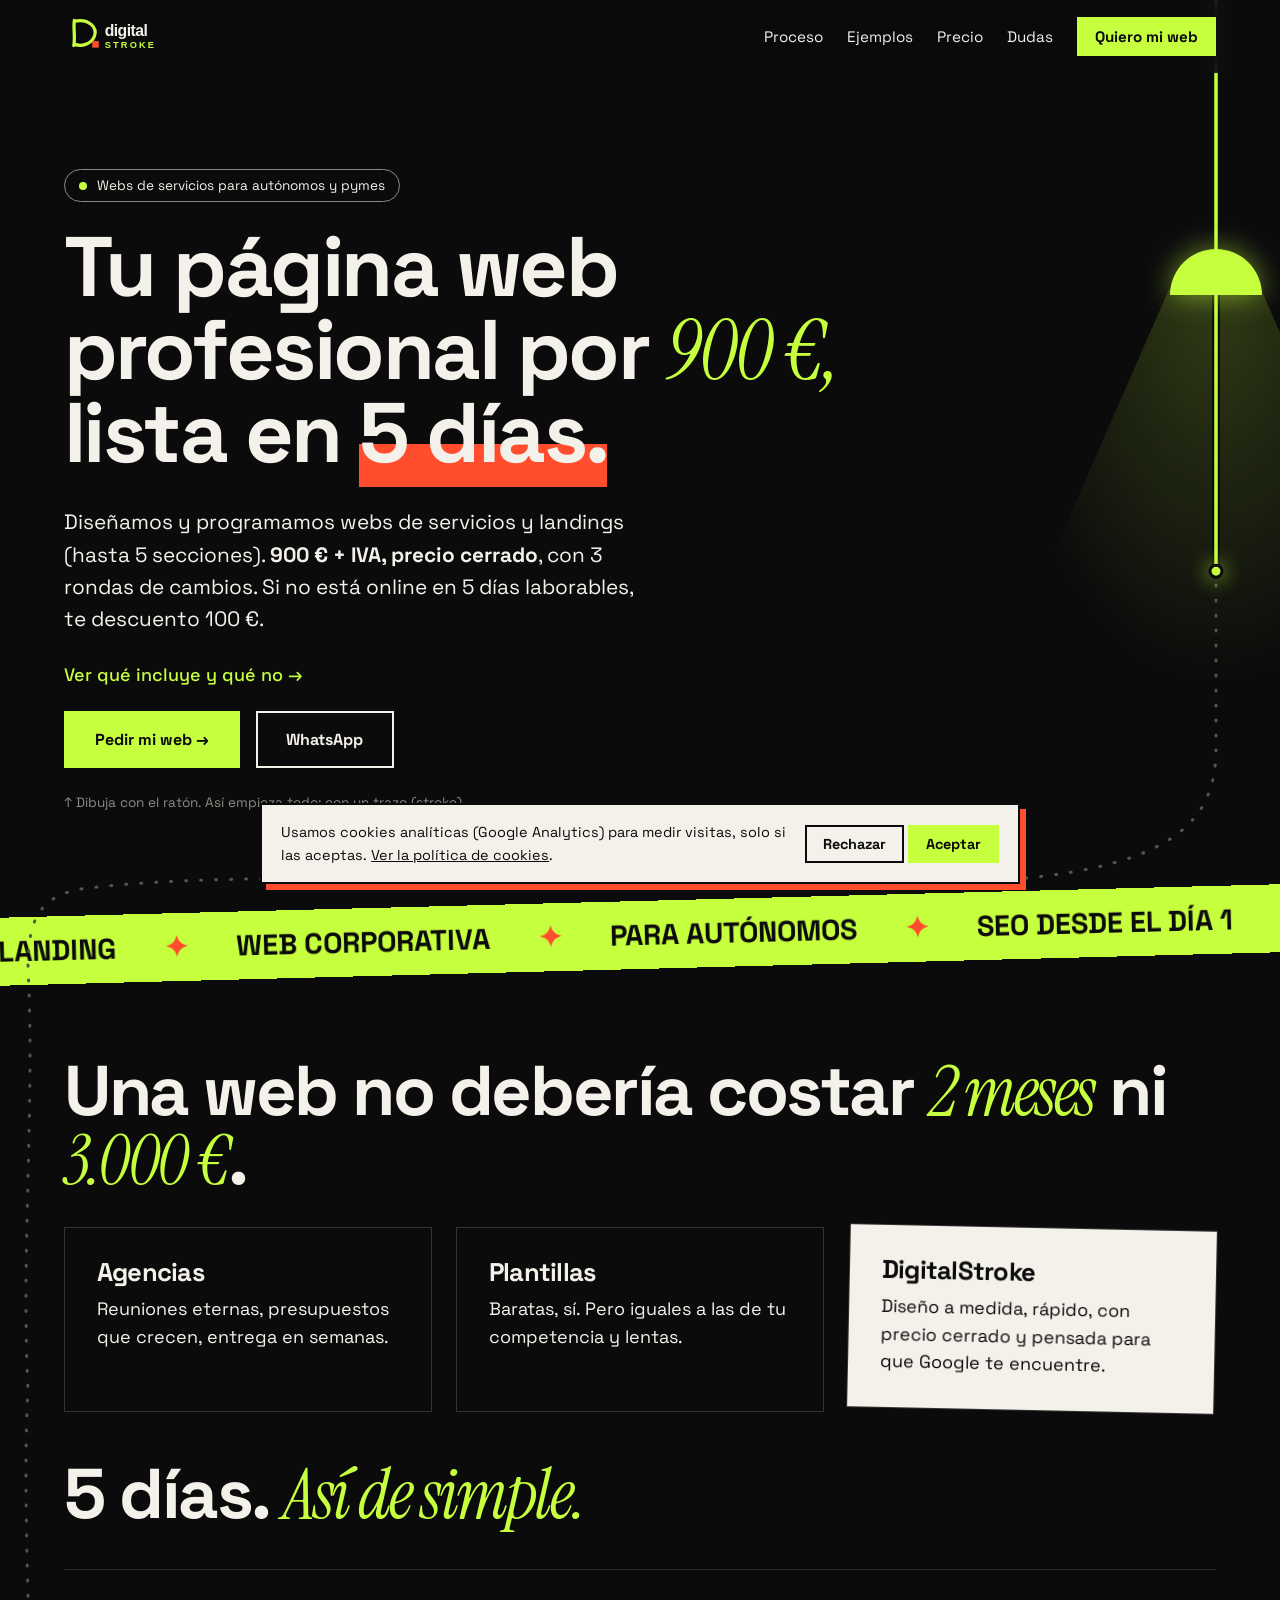
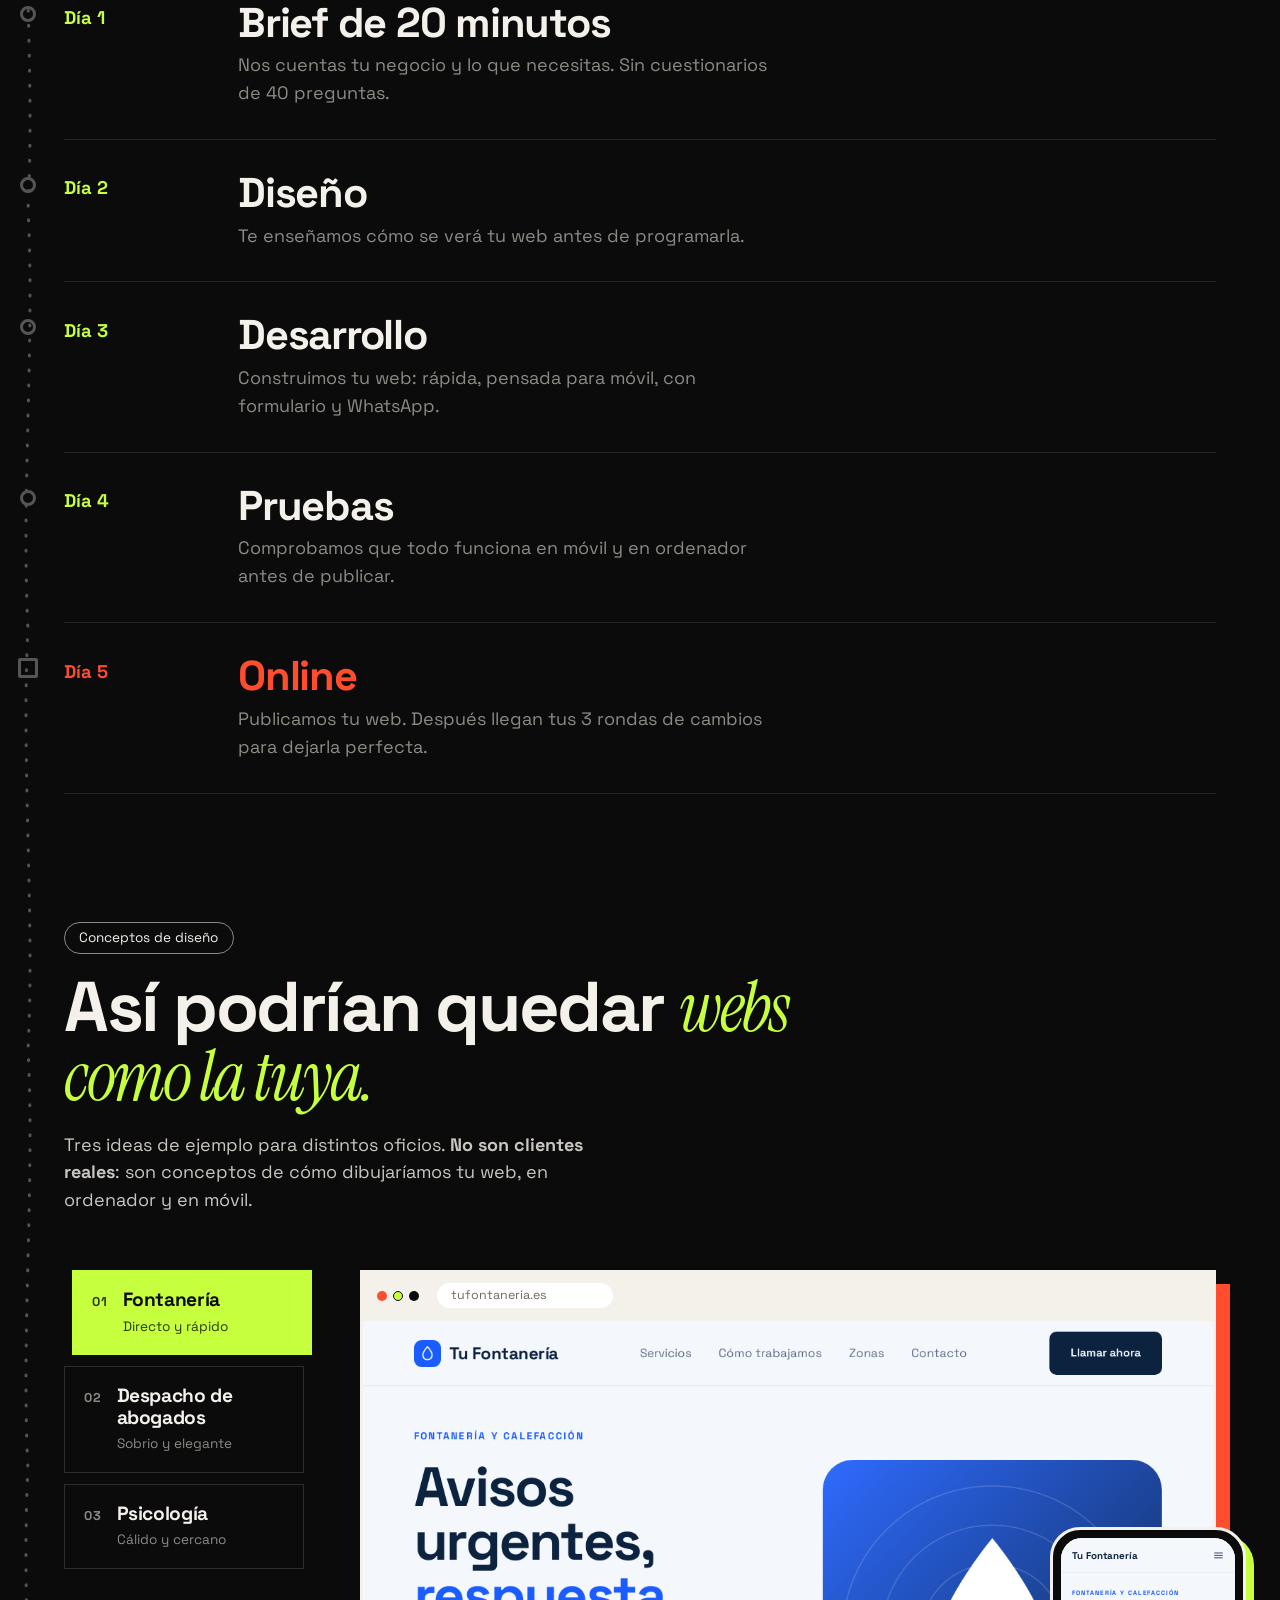
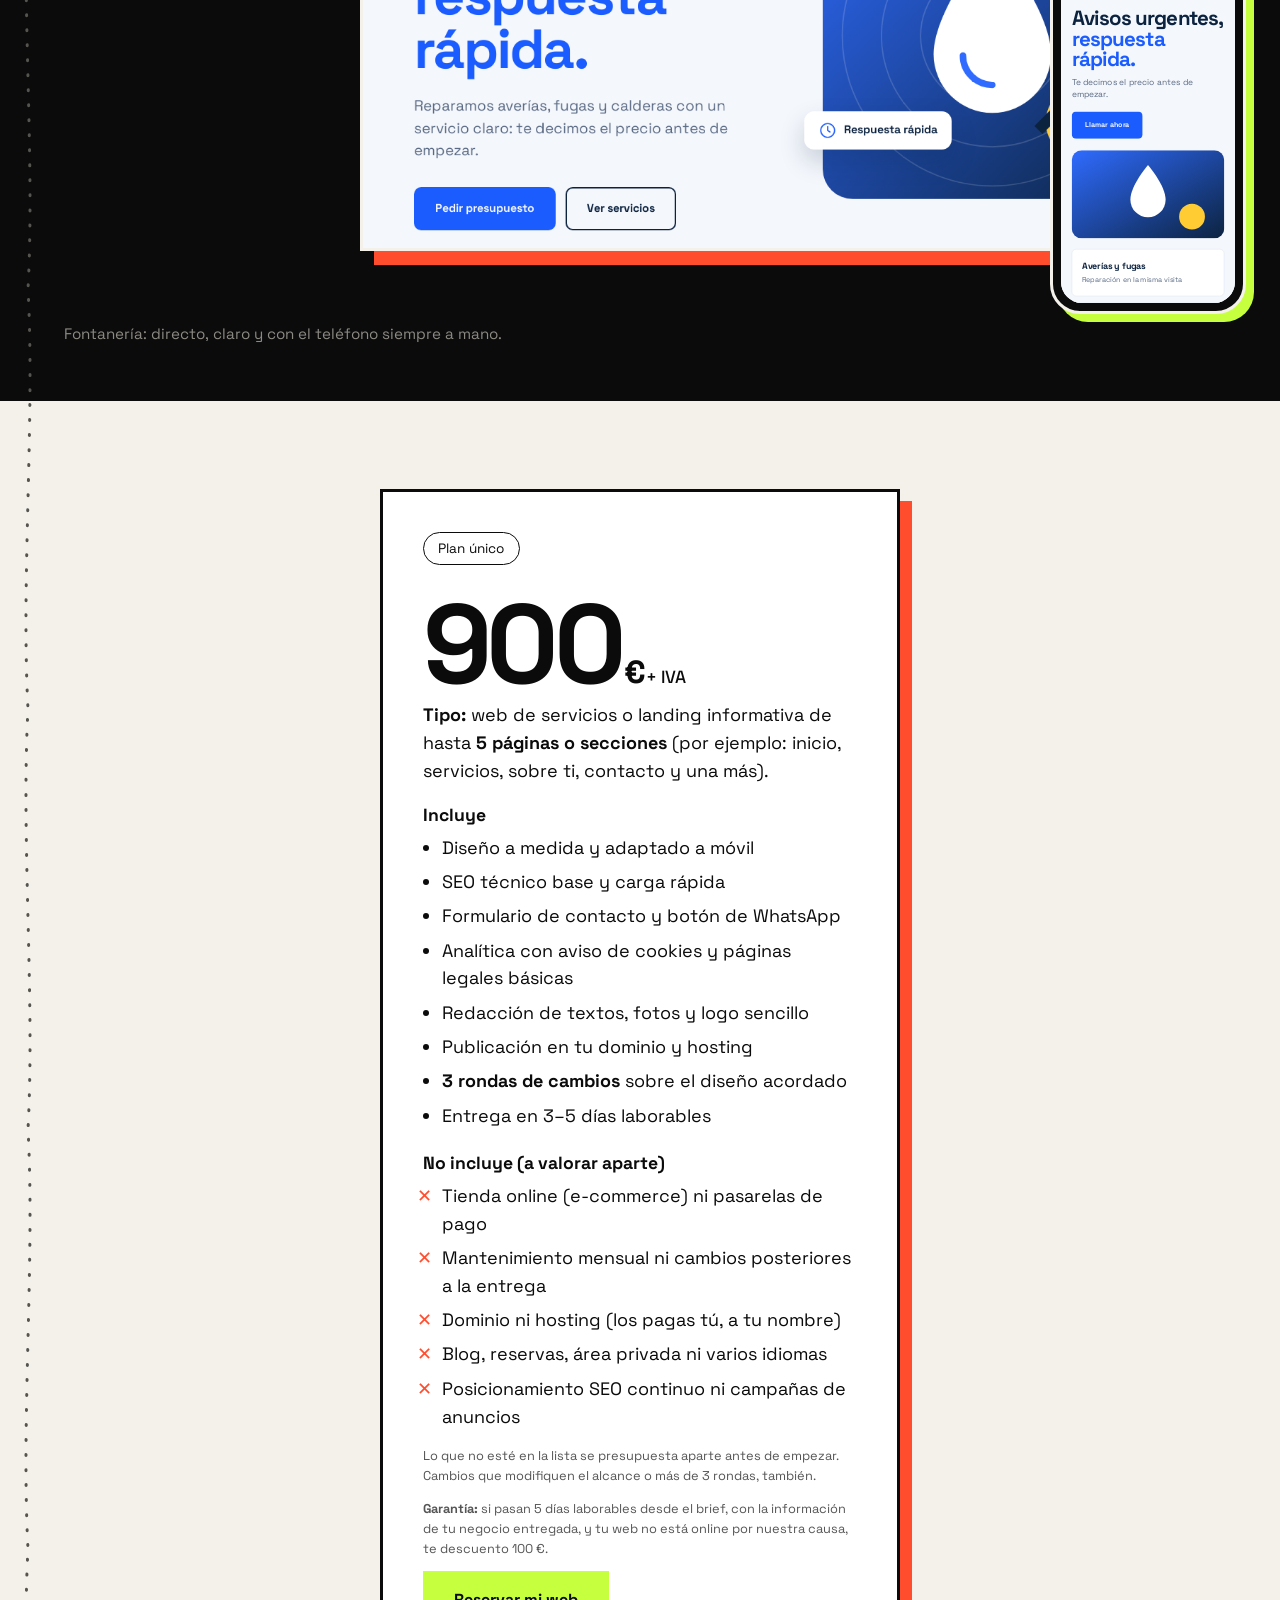
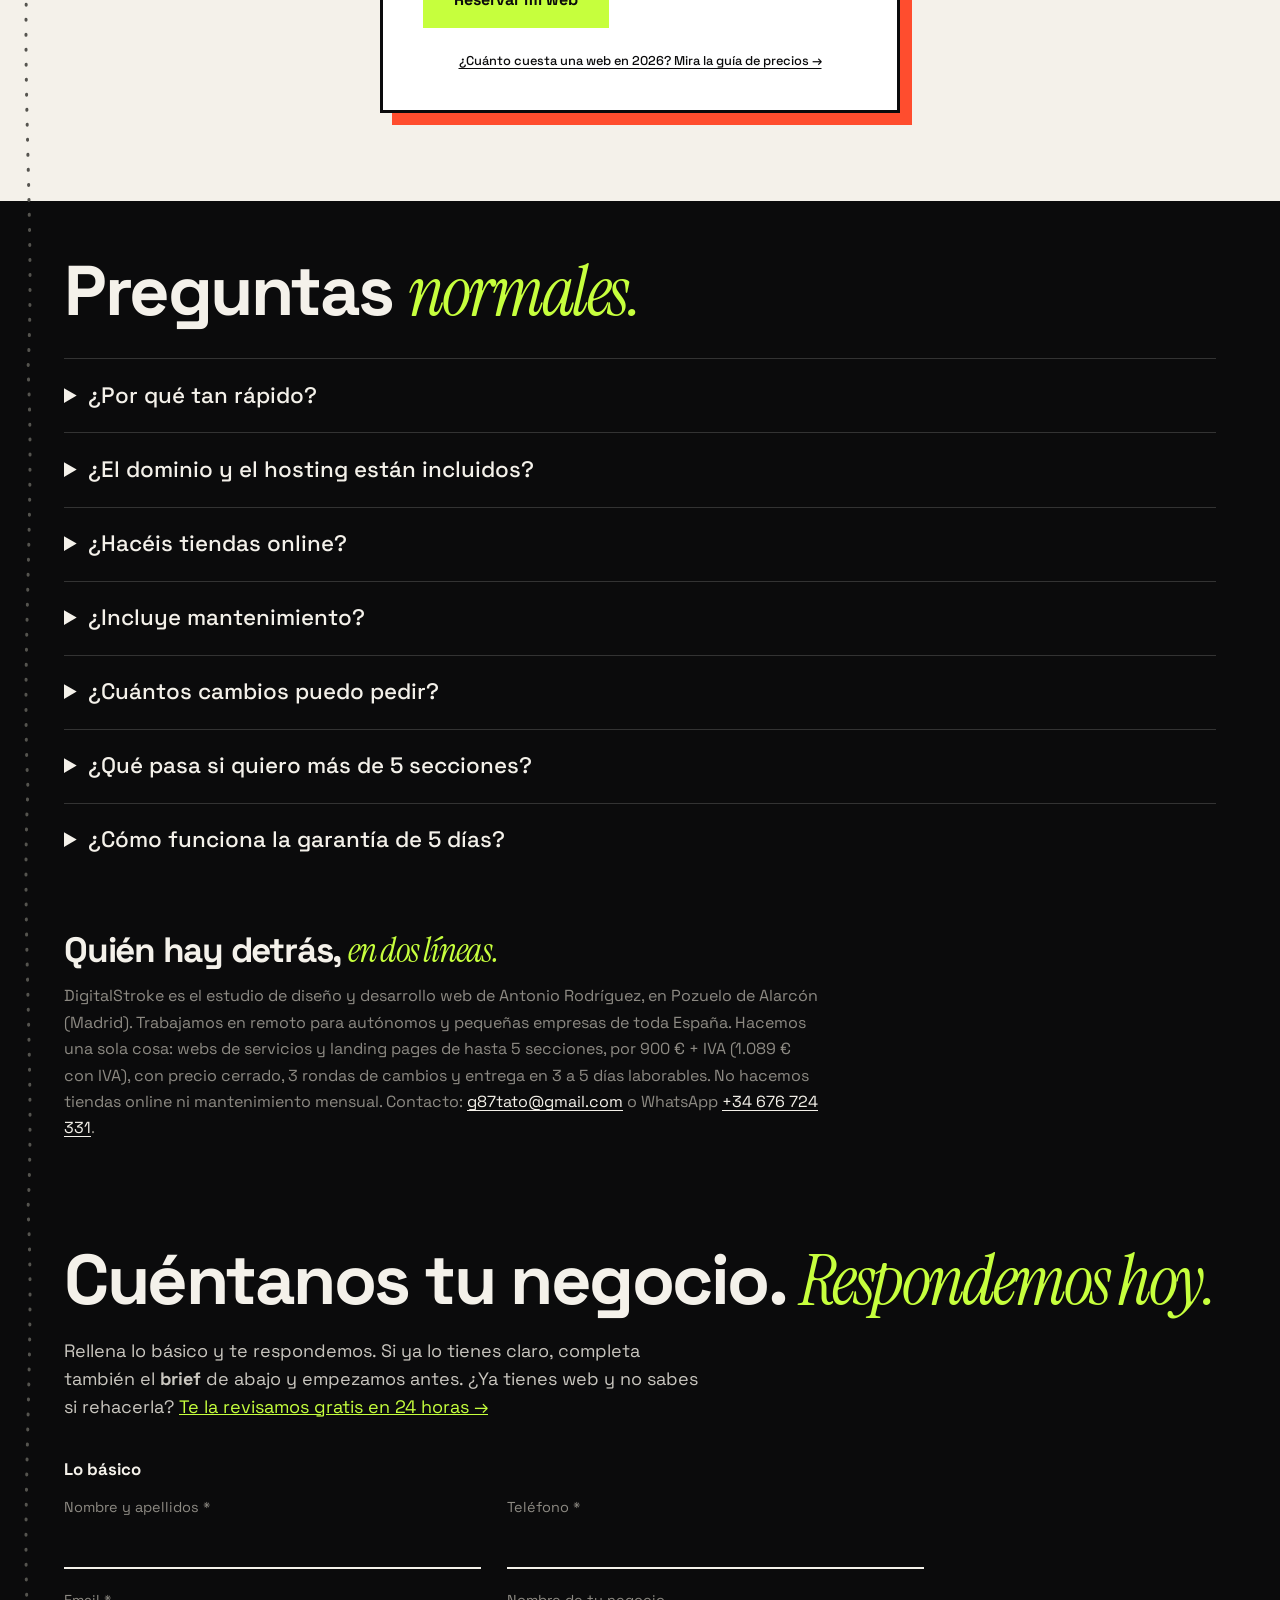
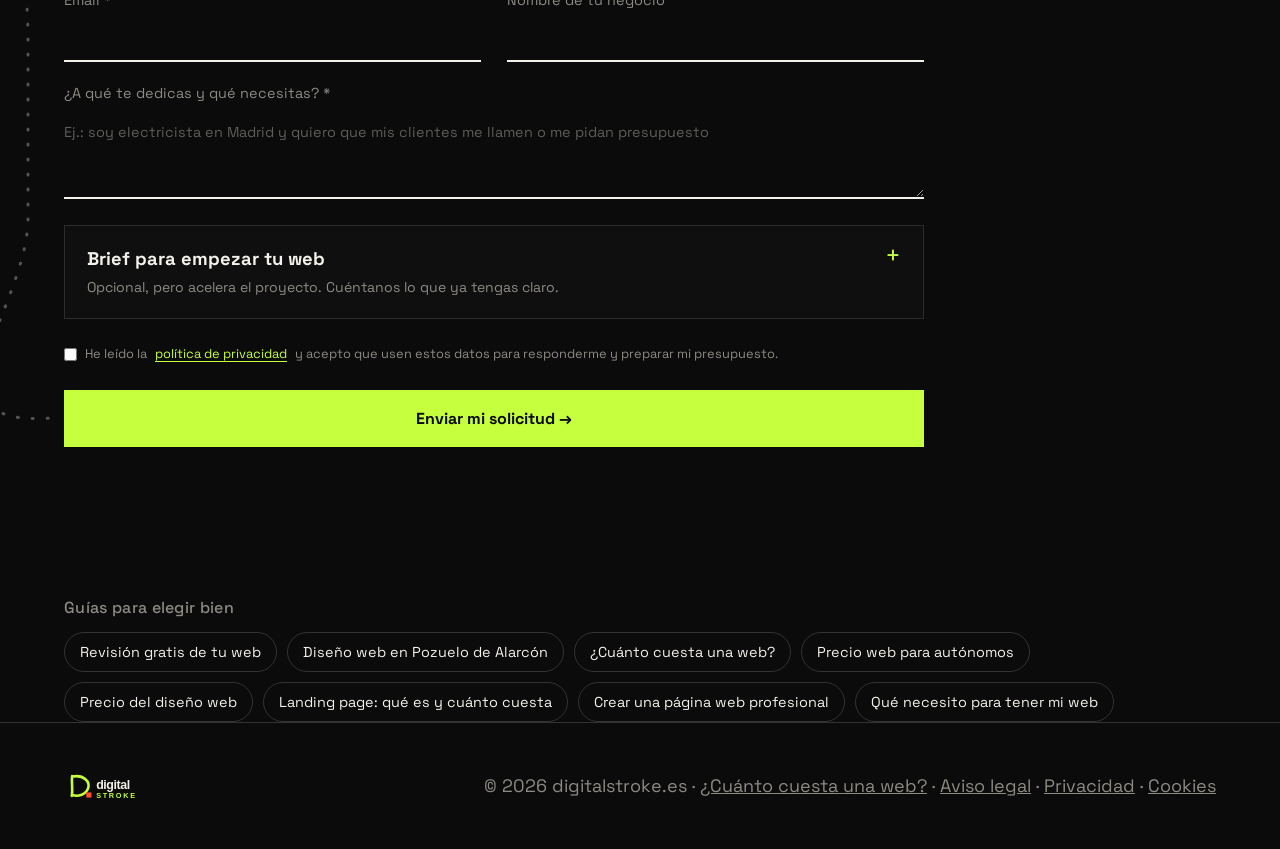
==== commit ac71d9f1: "Auditoría: un solo H1 en portada, imagen para compartir, barra de contacto en móvil, página local de" ====
--- a/index.html
+++ b/index.html
@@ -3,8 +3,8 @@
 <head>
 <meta charset="utf-8">
 <meta name="viewport" content="width=device-width,initial-scale=1">
-<title>Página web para autónomos y pymes en 5 días por 900 € | DigitalStroke</title>
-<meta name="description" content="Diseño y desarrollo de páginas web y landings para autónomos y pequeñas empresas. Webs de servicios de hasta 5 secciones. Precio cerrado de 900 € + IVA, 3 rondas de cambios, entrega en 3 a 5 días.">
+<title>Página web para autónomos: 900 € en 5 días | DigitalStroke</title>
+<meta name="description" content="Páginas web y landings para autónomos y pequeñas empresas. Precio cerrado de 900 € + IVA, 3 rondas de cambios y entrega en 3 a 5 días laborables.">
 <meta name="google-site-verification" content="zkSoSlry_8KMnyBf14gLhrhfru-pB1VeodMcGOc7PK8" />
 <meta name="robots" content="index,follow,max-image-preview:large">
 <link rel="canonical" href="https://digitalstroke.es/">
@@ -15,12 +15,15 @@
 <meta property="og:url" content="https://digitalstroke.es/">
 <meta property="og:locale" content="es_ES">
 <meta property="og:site_name" content="DigitalStroke">
-<meta name="twitter:card" content="summary">
+<meta property="og:image" content="https://digitalstroke.es/assets/og.png">
+<meta property="og:image:width" content="1200">
+<meta property="og:image:height" content="630">
+<meta name="twitter:card" content="summary_large_image">
 <link rel="preconnect" href="https://fonts.googleapis.com">
 <link rel="preconnect" href="https://fonts.gstatic.com" crossorigin>
 <link href="https://fonts.googleapis.com/css2?family=Space+Grotesk:wght@400;500;700&family=Instrument+Serif:ital@0;1&display=swap" rel="stylesheet">
-<link rel="stylesheet" href="css/style.css?v=16">
-<link rel="stylesheet" href="css/showcase.css?v=16">
+<link rel="stylesheet" href="css/style.css?v=17">
+<link rel="stylesheet" href="css/showcase.css?v=17">
 <script type="application/ld+json">
 {"@context":"https://schema.org","@type":"ProfessionalService","@id":"https://digitalstroke.es/#empresa","name":"DigitalStroke","alternateName":"digitalstroke.es","url":"https://digitalstroke.es/","logo":"https://digitalstroke.es/assets/logo.svg","image":"https://digitalstroke.es/assets/logo.svg","description":"Diseño y desarrollo de páginas web de servicios y landing pages para autónomos y pymes en España. Precio cerrado de 900 € + IVA, entrega en 3 a 5 días laborables, 3 rondas de cambios incluidas.","slogan":"Tu página web profesional por 900 €, lista en 5 días.","email":"g87tato@gmail.com","telephone":"+34676724331","founder":{"@type":"Person","name":"Antonio Rodríguez"},"address":{"@type":"PostalAddress","addressLocality":"Pozuelo de Alarcón","addressRegion":"Madrid","addressCountry":"ES"},"areaServed":{"@type":"Country","name":"España"},"knowsLanguage":"es","priceRange":"900 €","currenciesAccepted":"EUR","sameAs":["https://github.com/g87tato"],"makesOffer":{"@type":"Offer","name":"Página web de servicios o landing page de hasta 5 secciones","description":"Diseño a medida adaptado a móvil, SEO técnico base, formulario y WhatsApp, páginas legales, textos, fotos y logo sencillo, 3 rondas de cambios. Entrega en 3 a 5 días laborables.","price":"900","priceCurrency":"EUR","priceSpecification":{"@type":"PriceSpecification","price":"900","priceCurrency":"EUR","valueAddedTaxIncluded":false},"availability":"https://schema.org/InStock","areaServed":"ES","itemOffered":{"@type":"Service","name":"Diseño y desarrollo de página web","serviceType":"Diseño web","provider":{"@id":"https://digitalstroke.es/#empresa"}}}}
 </script>
@@ -35,7 +38,7 @@
 <canvas id="ink" aria-hidden="true"></canvas>
 
 <header class="nav">
-  <a href="#top" class="logo" aria-label="DigitalStroke"><img src="assets/logo.svg?v=3" alt="DigitalStroke" height="38"></a>
+  <a href="#top" class="logo" aria-label="DigitalStroke"><img src="assets/logo.svg?v=3" alt="DigitalStroke" width="152" height="38"></a>
   <nav>
     <a href="#proceso">Proceso</a>
     <a href="#ejemplos">Ejemplos</a>
@@ -113,7 +116,7 @@
             <div class="vs-hero">
               <div>
                 <div class="vs-eyebrow">Fontanería y calefacción</div>
-                <h1 class="vs-h">Avisos urgentes, <span style="color:var(--acc)">respuesta rápida.</span></h1>
+                <div class="vs-h">Avisos urgentes, <span style="color:var(--acc)">respuesta rápida.</span></div>
                 <p class="vs-p">Reparamos averías, fugas y calderas con un servicio claro: te decimos el precio antes de empezar.</p>
                 <div class="vs-row"><span class="vs-btn" style="background:var(--acc)">Pedir presupuesto</span><span class="vs-btn alt">Ver servicios</span></div>
               </div>
@@ -164,7 +167,7 @@
             <div class="vs-hero">
               <div>
                 <div class="vs-eyebrow">Abogados · Derecho de familia</div>
-                <h1 class="vs-h">Derecho de familia, <em style="color:var(--acc);font-style:italic">sin ruido.</em></h1>
+                <div class="vs-h">Derecho de familia, <em style="color:var(--acc);font-style:italic">sin ruido.</em></div>
                 <p class="vs-p">Acompañamos cada caso con criterio, claridad y discreción, de la primera consulta a la resolución.</p>
                 <div class="vs-row"><span class="vs-btn">Pedir cita</span><span class="vs-btn alt">Áreas de práctica</span></div>
               </div>
@@ -216,7 +219,7 @@
             <div class="vs-hero">
               <div>
                 <div class="vs-eyebrow">Psicología · Terapia individual y de pareja</div>
-                <h1 class="vs-h">Un lugar para <em style="font-family:'Instrument Serif',serif;font-style:italic;font-weight:400;color:var(--acc)">respirar</em> y hablar.</h1>
+                <div class="vs-h">Un lugar para <em style="font-family:'Instrument Serif',serif;font-style:italic;font-weight:400;color:var(--acc)">respirar</em> y hablar.</div>
                 <p class="vs-p">Un espacio tranquilo para entender lo que sientes y encontrar tu propio ritmo, sin prisa y sin juicios.</p>
                 <div class="vs-row"><span class="vs-btn" style="background:var(--acc)">Reservar primera sesión</span><span class="vs-btn alt">Cómo trabajo</span></div>
               </div>
@@ -265,7 +268,7 @@
         <div class="sc-pview">
           <div class="vphone t1 on"><div class="vp-inner">
             <div class="vp-nav"><b>Tu Fontanería</b><svg class="ic" viewBox="0 0 24 24"><path d="M4 7h16M4 12h16M4 17h16"></path></svg></div>
-            <div class="vp-hero"><div class="vs-eyebrow">Fontanería y calefacción</div><h1>Avisos urgentes, <span style="color:var(--acc)">respuesta rápida.</span></h1><p>Te decimos el precio antes de empezar.</p><span class="vs-btn" style="background:var(--acc)">Llamar ahora</span></div>
+            <div class="vp-hero"><div class="vs-eyebrow">Fontanería y calefacción</div><div class="vp-h">Avisos urgentes, <span style="color:var(--acc)">respuesta rápida.</span></div><p>Te decimos el precio antes de empezar.</p><span class="vs-btn" style="background:var(--acc)">Llamar ahora</span></div>
             <div class="vp-art"><svg viewBox="0 0 520 300" aria-hidden="true"><rect width="520" height="300" rx="34" fill="url(#g1)"></rect><path d="M260 50C260 50 200 120 200 168a60 60 0 0 0 120 0C320 120 260 50 260 50Z" fill="#fff"></path><circle cx="410" cy="226" r="44" fill="#ffcc33"></circle></svg></div>
             <div class="vp-card"><b>Averías y fugas</b><span>Reparación en la misma visita</span></div>
             <div class="vp-card"><b>Calefacción y caldera</b><span>Revisión y sustitución</span></div>
@@ -273,7 +276,7 @@
           </div></div>
           <div class="vphone t2"><div class="vp-inner">
             <div class="vp-nav"><b style="font-family:'Instrument Serif',serif;font-weight:400;font-size:26px">Tu Despacho</b><svg class="ic" viewBox="0 0 24 24"><path d="M4 7h16M4 12h16M4 17h16"></path></svg></div>
-            <div class="vp-hero"><div class="vs-eyebrow">Abogados · Familia</div><h1 style="font-family:'Instrument Serif',serif;font-weight:400;font-size:54px;line-height:.95">Derecho de familia, <em style="color:var(--acc)">sin ruido.</em></h1><p>Criterio, claridad y discreción.</p><span class="vs-btn">Pedir cita</span></div>
+            <div class="vp-hero"><div class="vs-eyebrow">Abogados · Familia</div><div class="vp-h" style="font-family:'Instrument Serif',serif;font-weight:400;font-size:54px;line-height:.95">Derecho de familia, <em style="color:var(--acc)">sin ruido.</em></div><p>Criterio, claridad y discreción.</p><span class="vs-btn">Pedir cita</span></div>
             <div class="vp-art"><svg viewBox="0 0 440 300" aria-hidden="true"><path d="M60 300V120a160 160 0 0 1 320 0v180Z" fill="url(#g2)"></path><g fill="none" stroke="#f4efe6" stroke-width="3" stroke-linecap="round"><path d="M220 80V260M160 110H280M160 110L138 180M160 110L182 180M280 110L258 180M280 110L302 180"></path></g></svg></div>
             <div class="vp-card"><b>Divorcios y separaciones</b><span>Mutuo acuerdo y contencioso</span></div>
             <div class="vp-card"><b>Herencias y sucesiones</b><span>Testamentos y reparto</span></div>
@@ -281,7 +284,7 @@
           </div></div>
           <div class="vphone t3"><div class="vp-inner">
             <div class="vp-nav"><b>Tu Consulta</b><svg class="ic" viewBox="0 0 24 24"><path d="M4 7h16M4 12h16M4 17h16"></path></svg></div>
-            <div class="vp-hero"><div class="vs-eyebrow">Psicología</div><h1>Un lugar para <em style="font-family:'Instrument Serif',serif;font-weight:400;color:var(--acc)">respirar</em> y hablar.</h1><p>A tu ritmo, sin prisa y sin juicios.</p><span class="vs-btn" style="background:var(--acc)">Reservar sesión</span></div>
+            <div class="vp-hero"><div class="vs-eyebrow">Psicología</div><div class="vp-h">Un lugar para <em style="font-family:'Instrument Serif',serif;font-weight:400;color:var(--acc)">respirar</em> y hablar.</div><p>A tu ritmo, sin prisa y sin juicios.</p><span class="vs-btn" style="background:var(--acc)">Reservar sesión</span></div>
             <div class="vp-art"><svg viewBox="0 0 480 300" aria-hidden="true"><path d="M40 90C60 20 220 0 330 30s140 90 100 170-200 110-300 60S10 160 40 90Z" fill="#e6dff5"></path><circle cx="120" cy="220" r="62" fill="#cfe3d4"></circle><path d="M300 90c40-10 90 20 90 70s-50 90-110 70-60-120 20-140Z" fill="#f7d9c4"></path></svg></div>
             <div class="vp-card"><b>Ansiedad y estrés</b><span>Recupera la calma</span></div>
             <div class="vp-card"><b>Terapia de pareja</b><span>Un espacio seguro</span></div>
@@ -429,6 +432,7 @@
   <h2>Guías para elegir bien</h2>
   <ul>
     <li><a href="revision-web-gratis/">Revisión gratis de tu web</a></li>
+    <li><a href="diseno-web-pozuelo-de-alarcon/">Diseño web en Pozuelo de Alarcón</a></li>
     <li><a href="cuanto-cuesta-una-pagina-web/">¿Cuánto cuesta una web?</a></li>
     <li><a href="precio-pagina-web-autonomos/">Precio web para autónomos</a></li>
     <li><a href="precio-diseno-web/">Precio del diseño web</a></li>
@@ -439,9 +443,9 @@
 </div>
 
 <footer>
-  <img src="assets/logo.svg?v=3" alt="DigitalStroke" height="30">
+  <img src="assets/logo.svg?v=3" alt="DigitalStroke" width="120" height="30">
   <p>© <span id="y"></span> digitalstroke.es · <a href="cuanto-cuesta-una-pagina-web/" style="color:inherit">¿Cuánto cuesta una web?</a> · <a href="aviso-legal/" style="color:inherit">Aviso legal</a> · <a href="politica-privacidad/" style="color:inherit">Privacidad</a> · <a href="politica-cookies/" style="color:inherit">Cookies</a></p>
 </footer>
-<script src="js/main.js?v=16"></script>
+<script src="js/main.js?v=17"></script>
 </body>
 </html>
--- a/css/style.css
+++ b/css/style.css
@@ -317,3 +317,13 @@
 .about h2{font-size:clamp(1.5rem,3vw,2.2rem);margin-bottom:1rem}
 .about p{color:var(--mut);font-size:1rem;line-height:1.65;max-width:760px}
 .about a{color:var(--fg);text-underline-offset:.2em}
+
+/* Barra fija de contacto en móvil */
+.mbar{display:none}
+@media(max-width:640px){
+.mbar{position:fixed;left:0;right:0;bottom:0;z-index:40;display:grid;grid-template-columns:1fr 1fr;background:var(--bg);border-top:1px solid #333}
+.mbar a{padding:.85rem .5rem;text-align:center;font-weight:700;font-size:.95rem;text-decoration:none;color:var(--fg)}
+.mbar a.w{background:var(--lime);color:var(--ink)}
+body{padding-bottom:3.3rem}
+#cookie-banner{bottom:4.3rem}
+}
--- a/css/showcase.css
+++ b/css/showcase.css
@@ -102,7 +102,7 @@
 @keyframes vpscroll{0%,8%{transform:translateY(0)}92%,100%{transform:translateY(calc(var(--ptravel,500px) * -1))}}
 .vp-nav{display:flex;justify-content:space-between;align-items:center;padding:0 24px;height:78px;border-bottom:1px solid var(--line);font-size:22px}
 .vp-hero{padding:34px 24px 26px}
-.vp-hero h1{font-size:46px;line-height:1;letter-spacing:-.035em;margin:0 0 16px;font-weight:700}
+.vp-hero .vp-h{font-size:46px;line-height:1;letter-spacing:-.035em;margin:0 0 16px;font-weight:700}
 .vp-hero p{font-size:19px;line-height:1.45;color:var(--mut);margin:0 0 24px}
 .vp-art{padding:0 24px 24px}
 .vp-art svg{width:100%;height:auto;display:block}
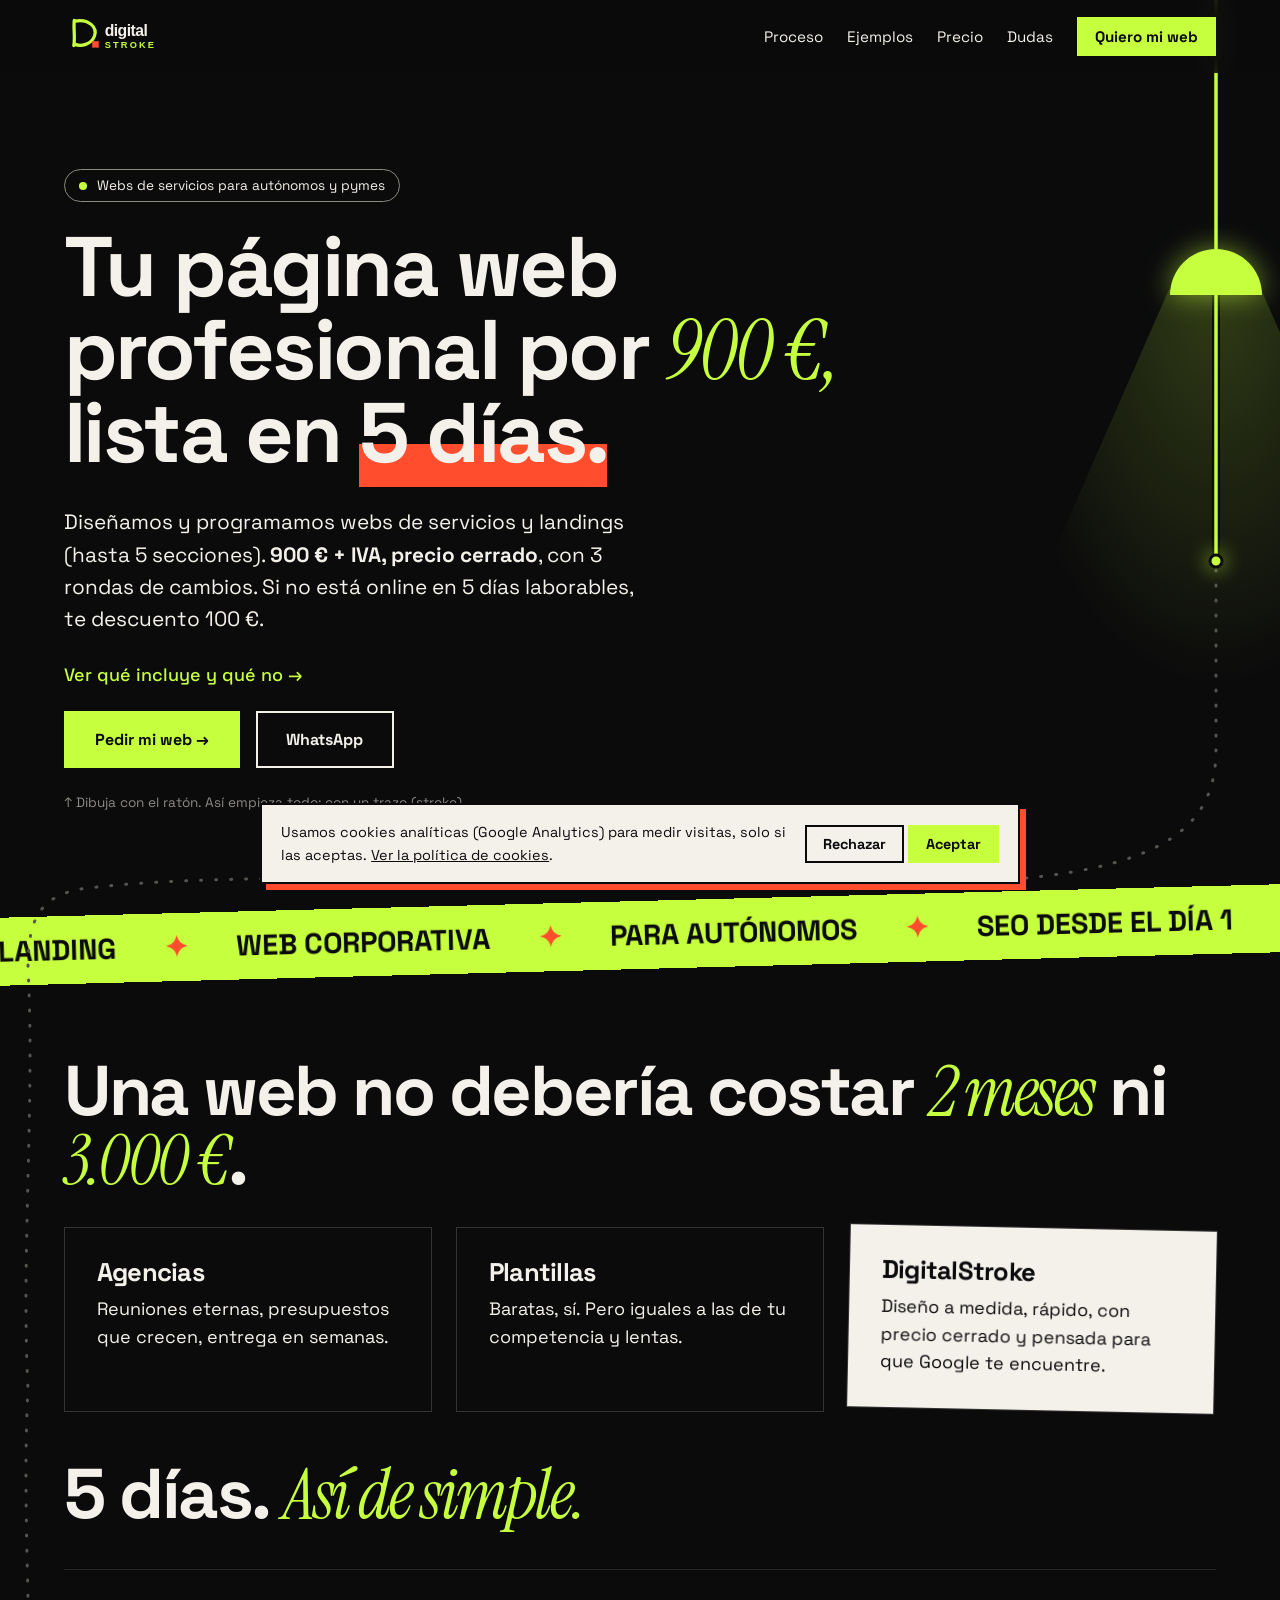
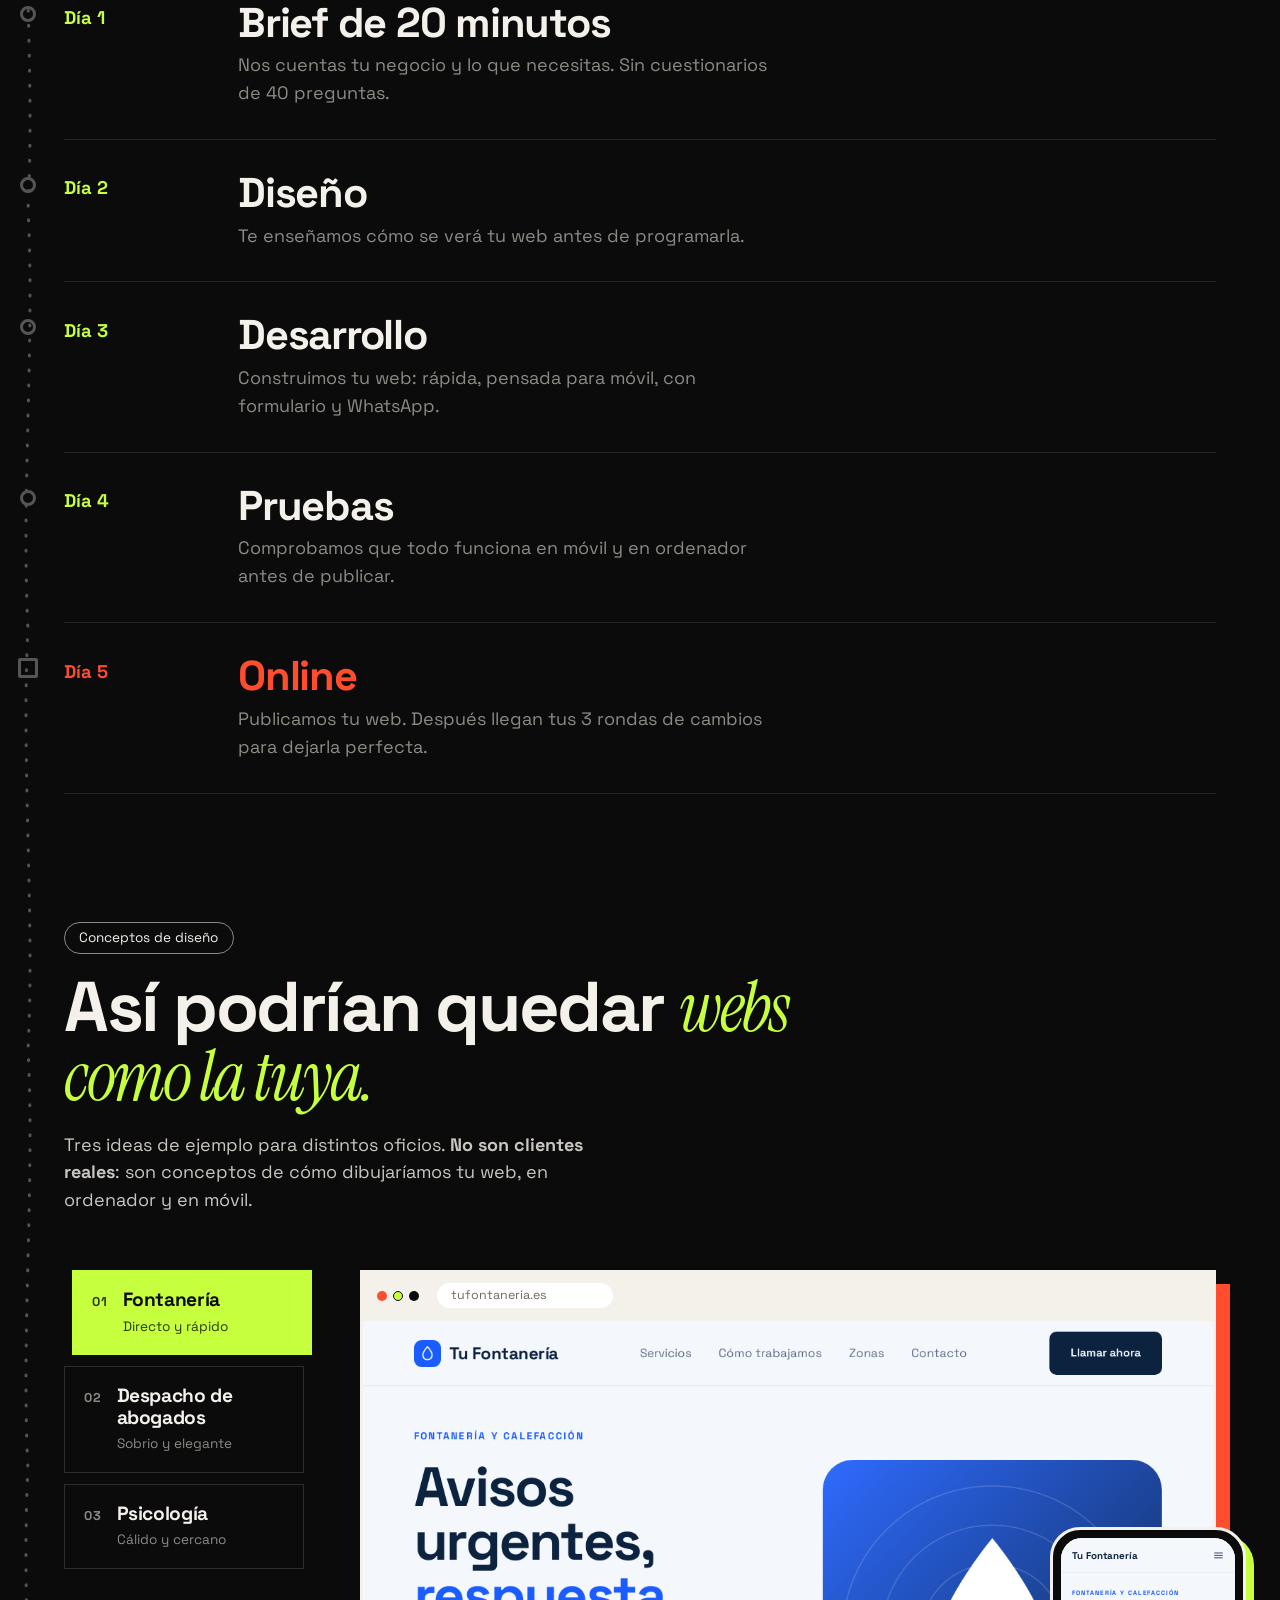
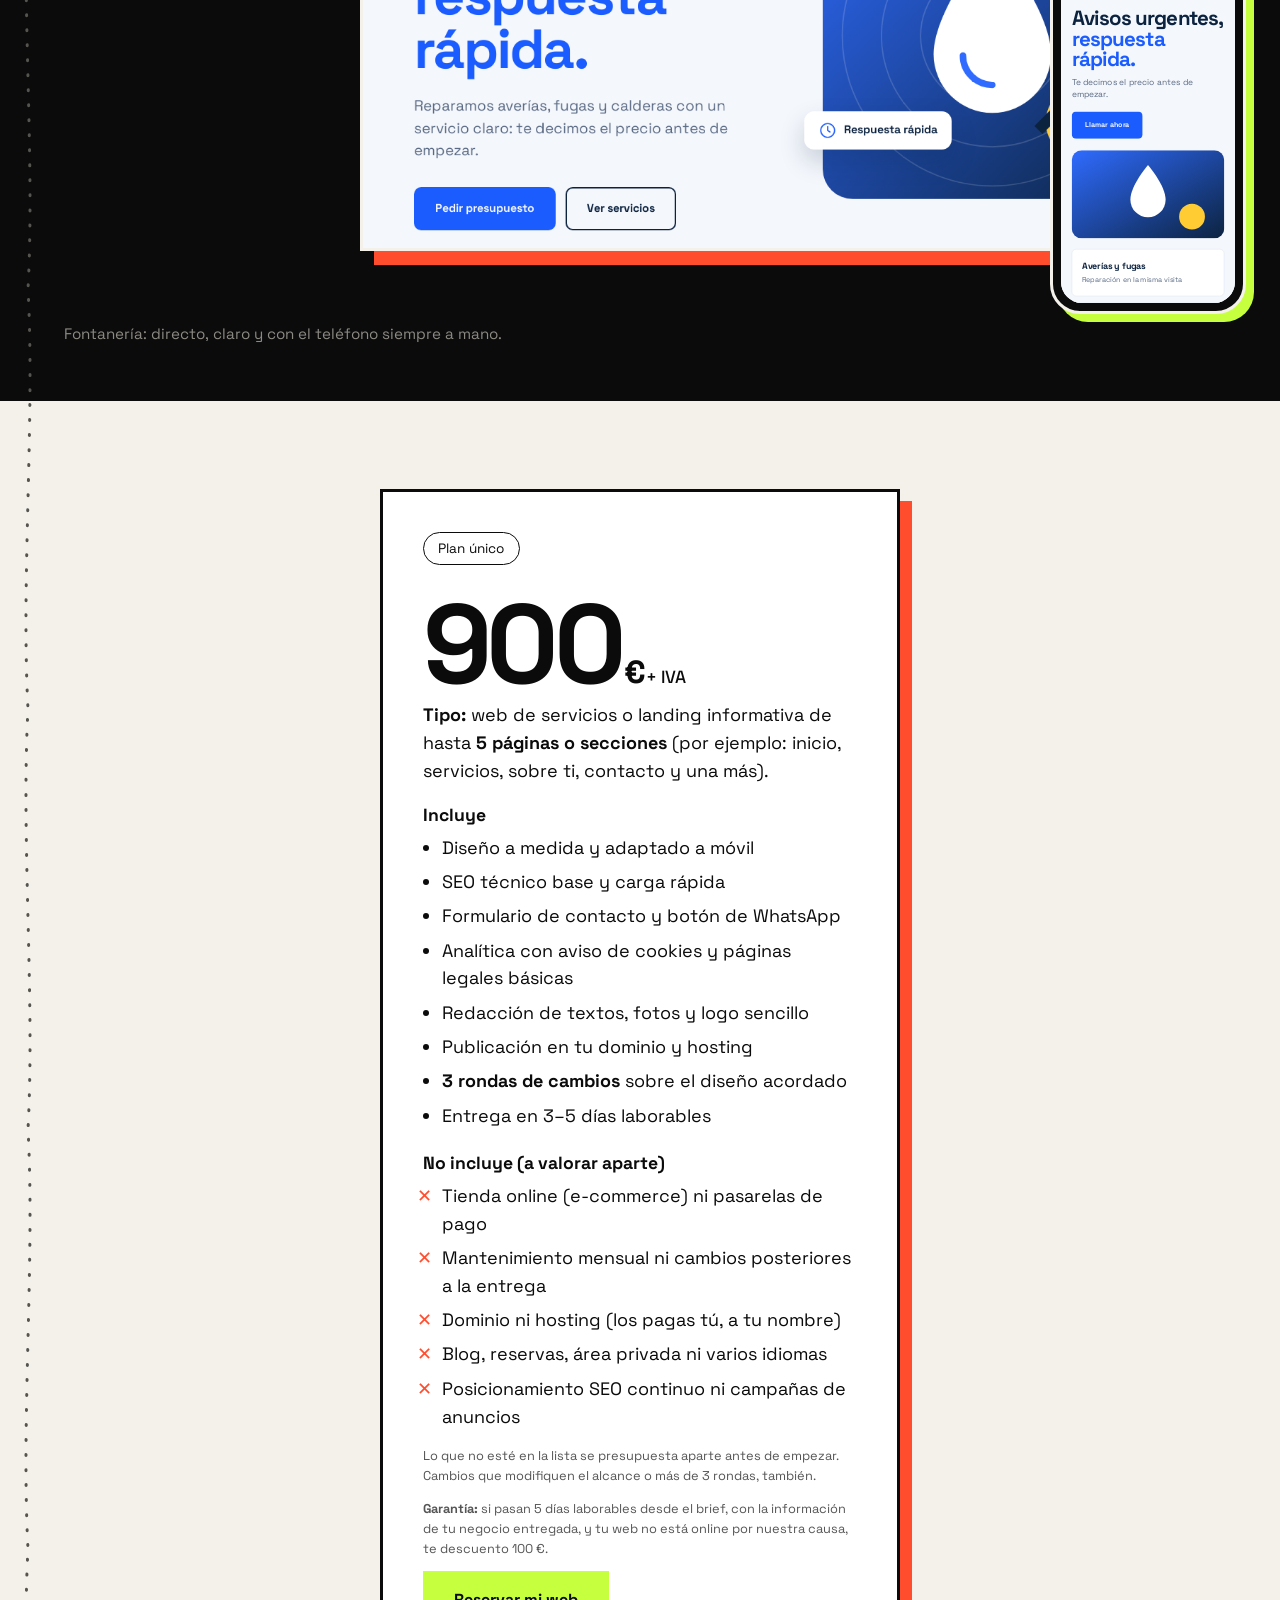
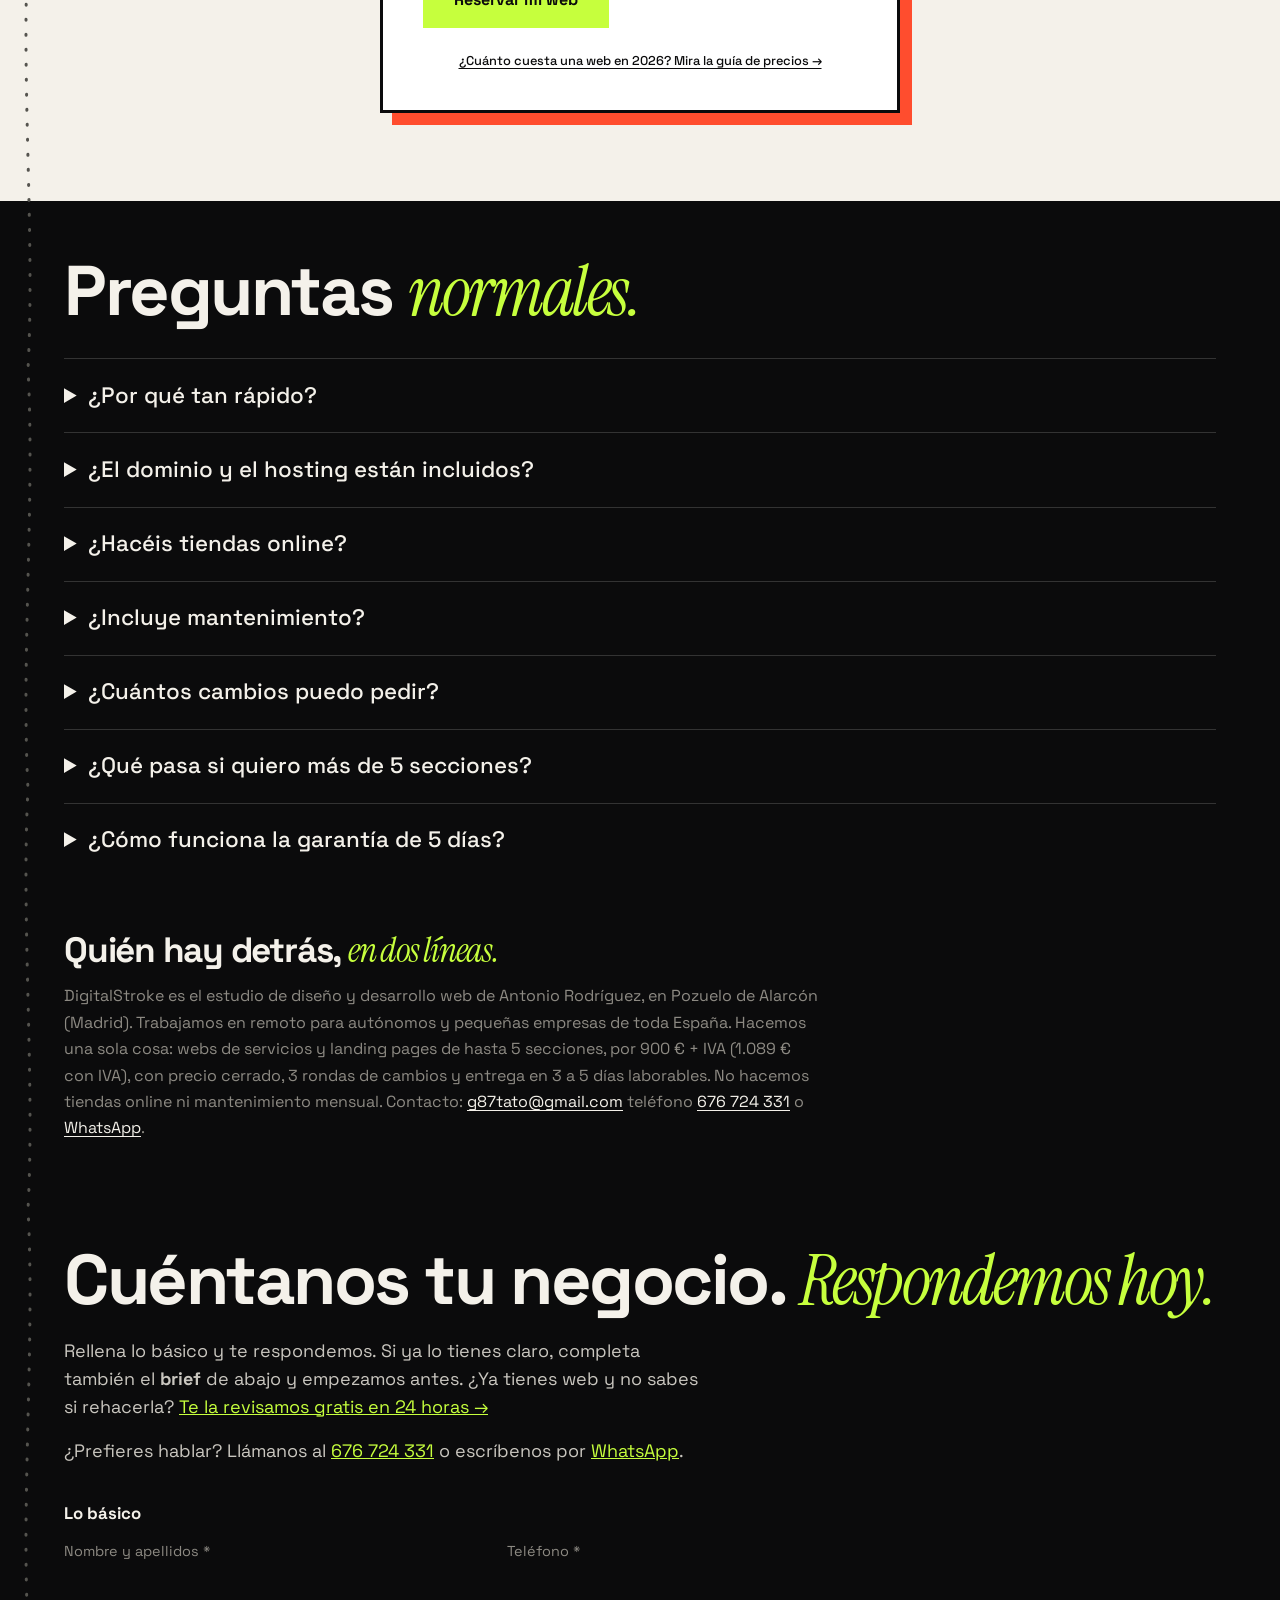
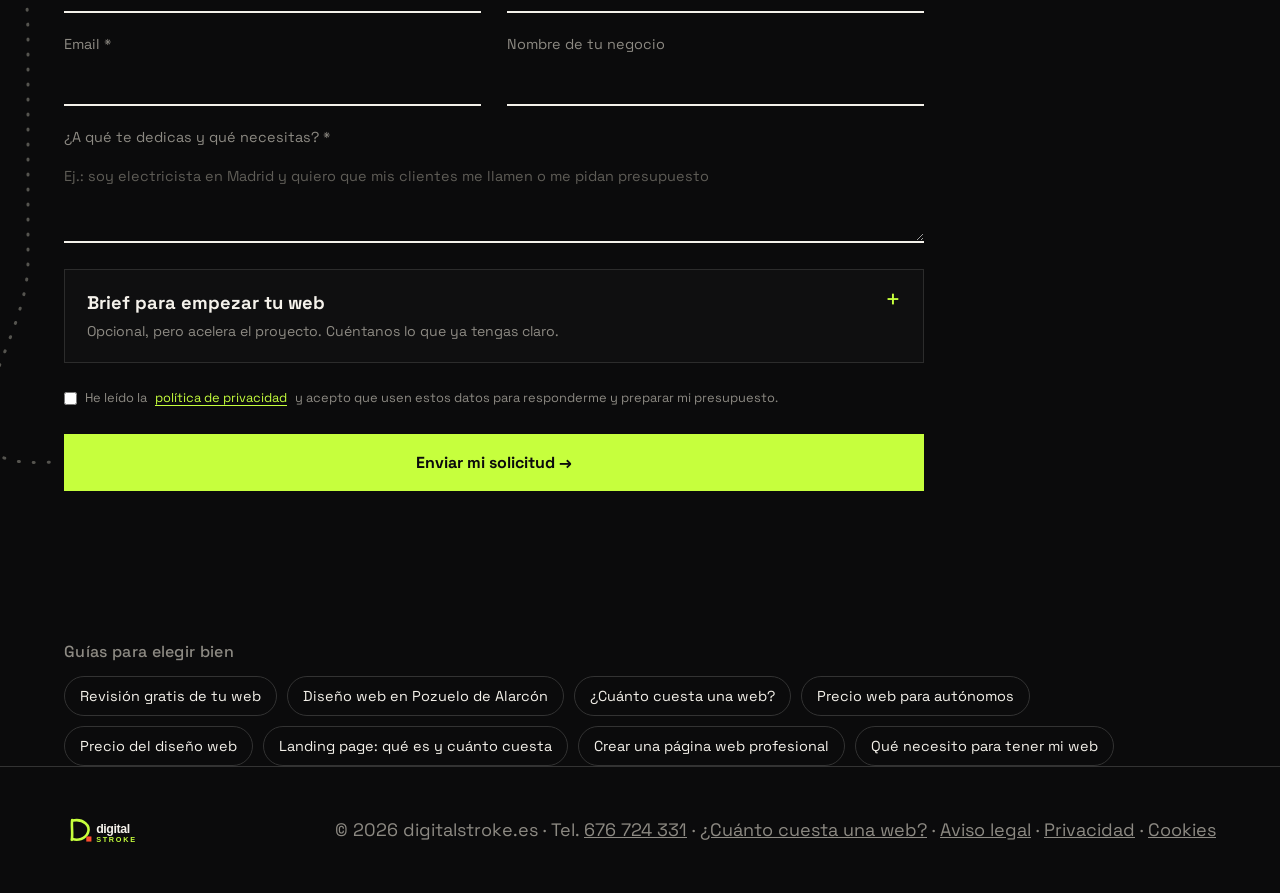
==== commit 663db425: "Teléfono visible en el pie de todas las páginas y en Contacto Co-Authored-By: Claude Fable 5.2 <nore" ====
--- a/index.html
+++ b/index.html
@@ -341,12 +341,13 @@
 
 <section id="nosotros" class="about">
   <h2>Quién hay detrás, <em>en dos líneas.</em></h2>
-  <p>DigitalStroke es el estudio de diseño y desarrollo web de Antonio Rodríguez, en Pozuelo de Alarcón (Madrid). Trabajamos en remoto para autónomos y pequeñas empresas de toda España. Hacemos una sola cosa: webs de servicios y landing pages de hasta 5 secciones, por 900 € + IVA (1.089 € con IVA), con precio cerrado, 3 rondas de cambios y entrega en 3 a 5 días laborables. No hacemos tiendas online ni mantenimiento mensual. Contacto: <a href="mailto:g87tato@gmail.com">g87tato@gmail.com</a> o WhatsApp <a href="https://wa.me/34676724331" data-wa>+34 676 724 331</a>.</p>
+  <p>DigitalStroke es el estudio de diseño y desarrollo web de Antonio Rodríguez, en Pozuelo de Alarcón (Madrid). Trabajamos en remoto para autónomos y pequeñas empresas de toda España. Hacemos una sola cosa: webs de servicios y landing pages de hasta 5 secciones, por 900 € + IVA (1.089 € con IVA), con precio cerrado, 3 rondas de cambios y entrega en 3 a 5 días laborables. No hacemos tiendas online ni mantenimiento mensual. Contacto: <a href="mailto:g87tato@gmail.com">g87tato@gmail.com</a> teléfono <a href="tel:+34676724331">676 724 331</a> o <a href="https://wa.me/34676724331" data-wa>WhatsApp</a>.</p>
 </section>
 
 <section id="contacto" class="contact">
   <h2>Cuéntanos tu negocio. <em>Respondemos hoy.</em></h2>
   <p class="c-lead">Rellena lo básico y te respondemos. Si ya lo tienes claro, completa también el <strong>brief</strong> de abajo y empezamos antes. ¿Ya tienes web y no sabes si rehacerla? <a href="revision-web-gratis/" style="color:var(--lime)">Te la revisamos gratis en 24 horas →</a></p>
+  <p class="c-lead" style="margin-top:-1.2rem">¿Prefieres hablar? Llámanos al <a href="tel:+34676724331" style="color:var(--lime)">676 724 331</a> o escríbenos por <a href="https://wa.me/34676724331?text=Hola%2C%20quiero%20una%20web%20en%205%20d%C3%ADas" style="color:var(--lime)" data-wa>WhatsApp</a>.</p>
   <form id="lead" action="https://formsubmit.co/ajax/g87tato@gmail.com" method="POST">
     <input type="hidden" name="_subject" value="Nueva solicitud de web · DigitalStroke">
     <input type="hidden" name="_template" value="table">
@@ -444,7 +445,7 @@
 
 <footer>
   <img src="assets/logo.svg?v=3" alt="DigitalStroke" width="120" height="30">
-  <p>© <span id="y"></span> digitalstroke.es · <a href="cuanto-cuesta-una-pagina-web/" style="color:inherit">¿Cuánto cuesta una web?</a> · <a href="aviso-legal/" style="color:inherit">Aviso legal</a> · <a href="politica-privacidad/" style="color:inherit">Privacidad</a> · <a href="politica-cookies/" style="color:inherit">Cookies</a></p>
+  <p>© <span id="y"></span> digitalstroke.es · Tel. <a href="tel:+34676724331" style="color:inherit">676 724 331</a> · <a href="cuanto-cuesta-una-pagina-web/" style="color:inherit">¿Cuánto cuesta una web?</a> · <a href="aviso-legal/" style="color:inherit">Aviso legal</a> · <a href="politica-privacidad/" style="color:inherit">Privacidad</a> · <a href="politica-cookies/" style="color:inherit">Cookies</a></p>
 </footer>
 <script src="js/main.js?v=17"></script>
 </body>
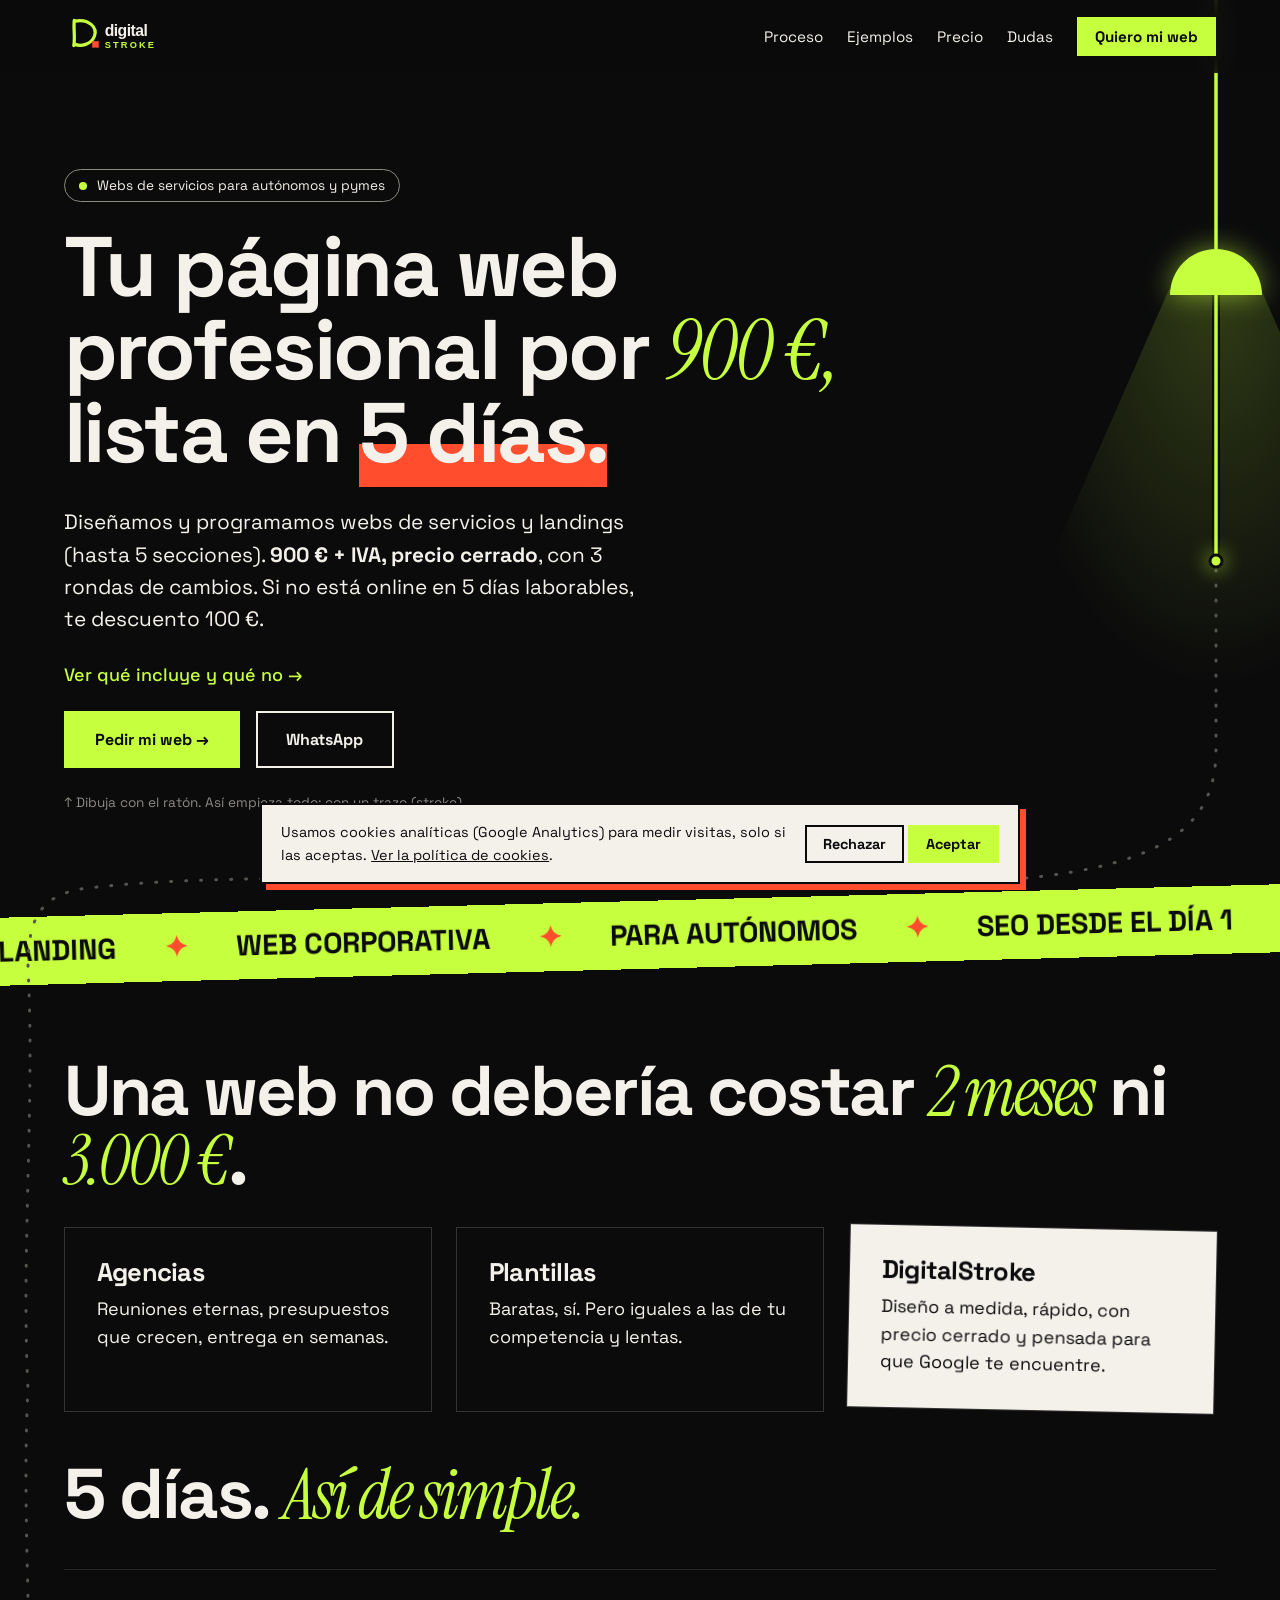
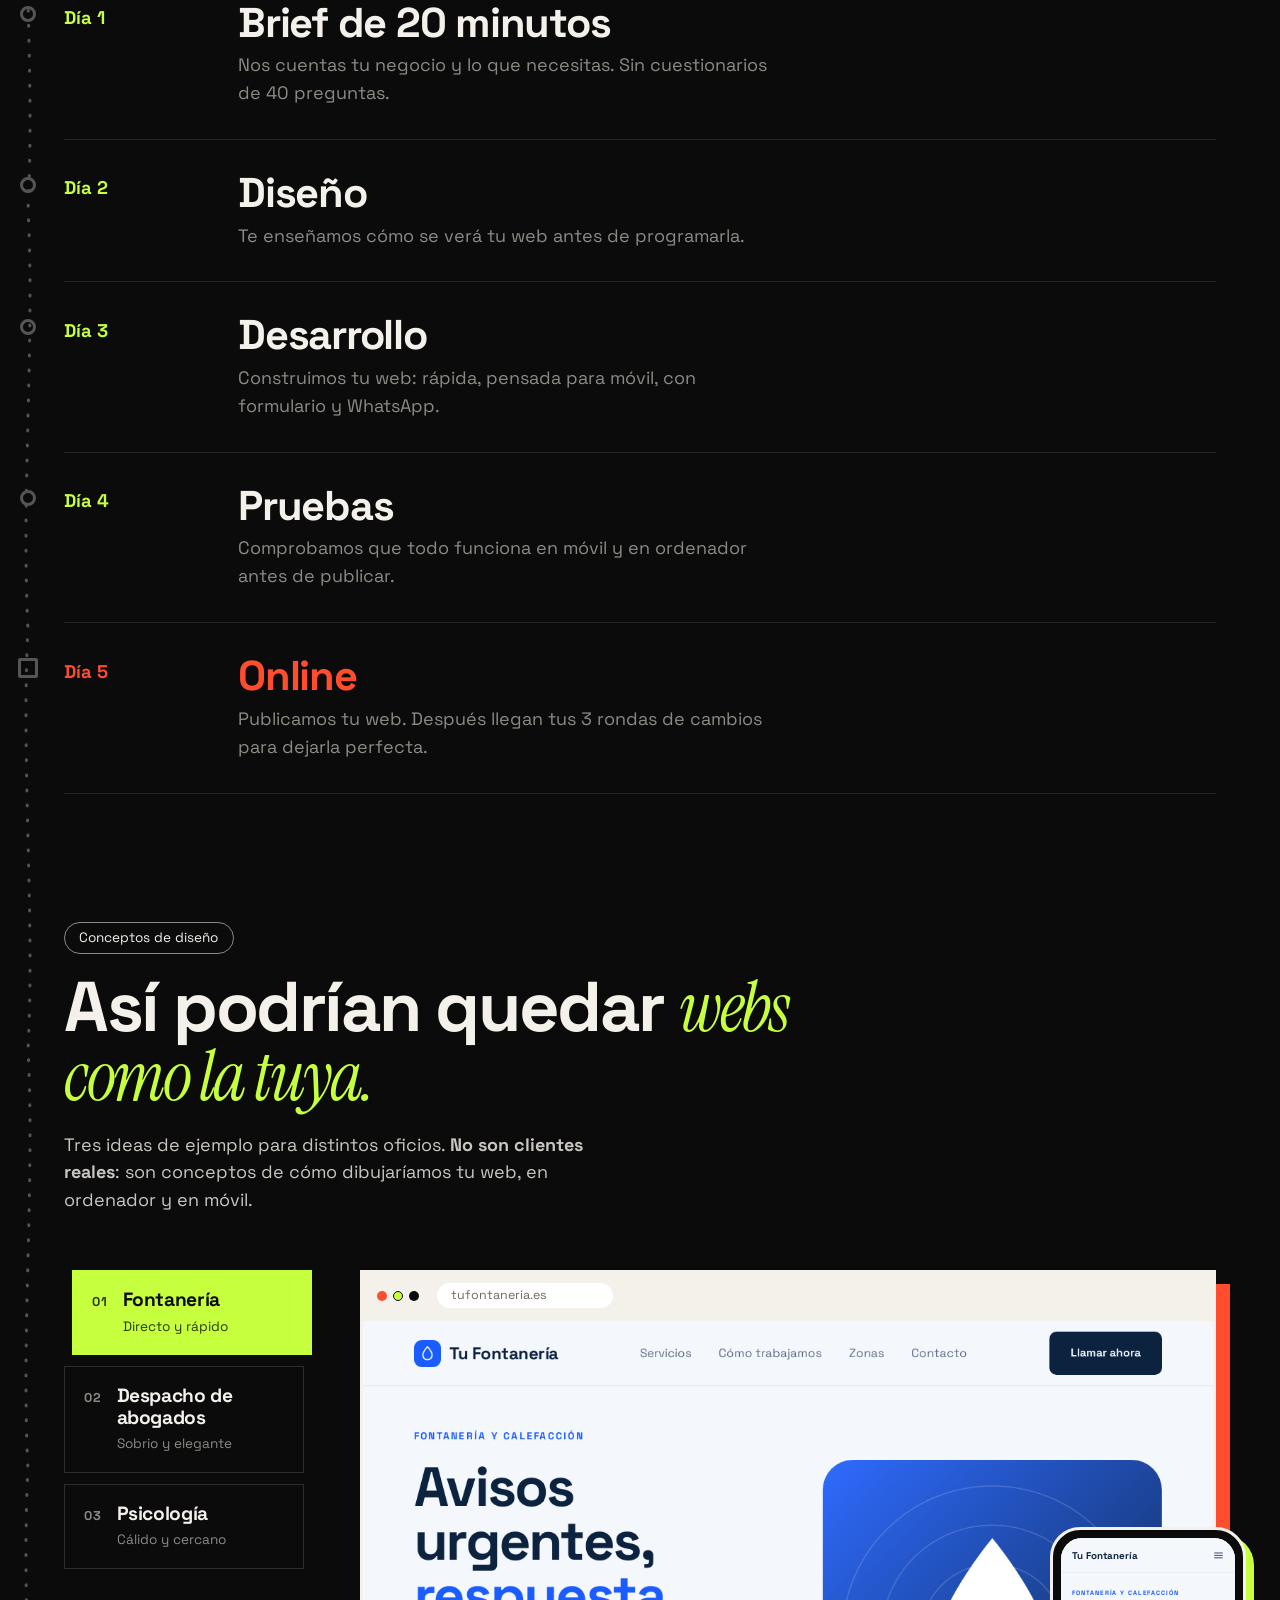
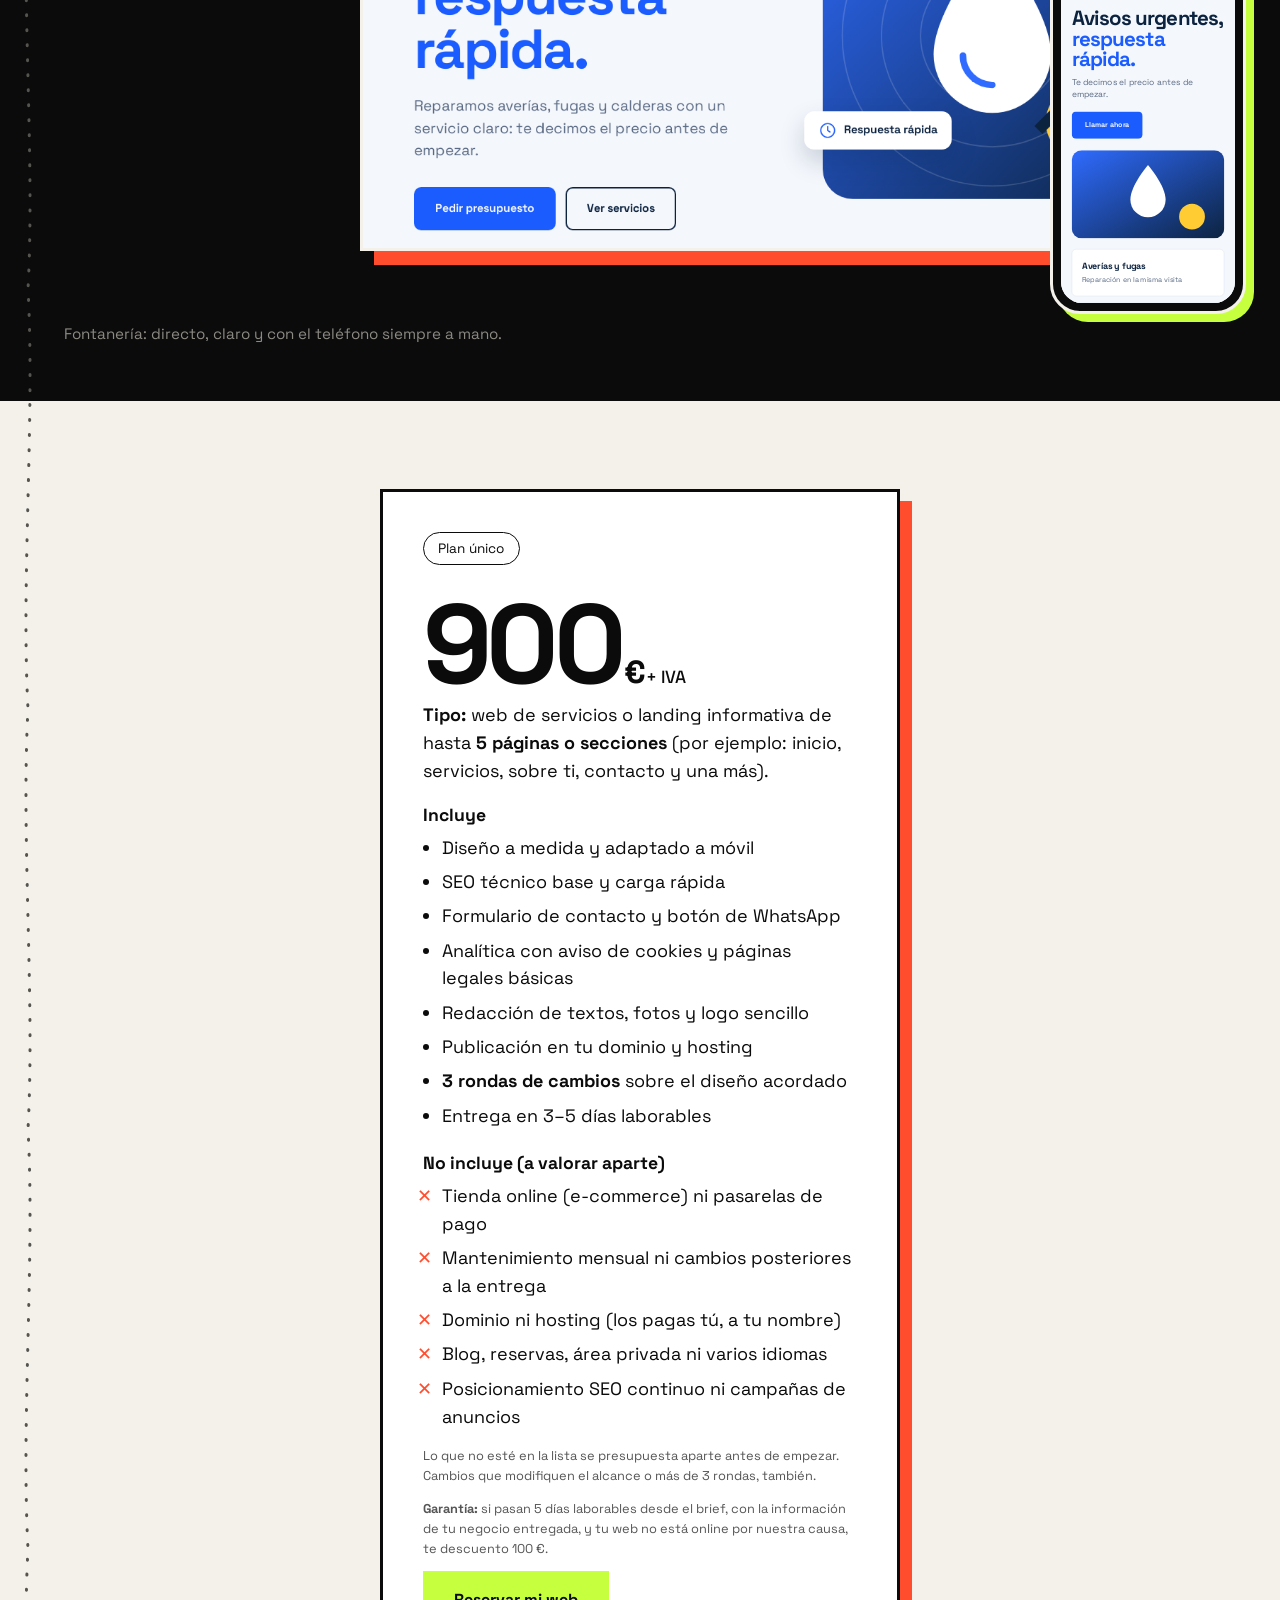
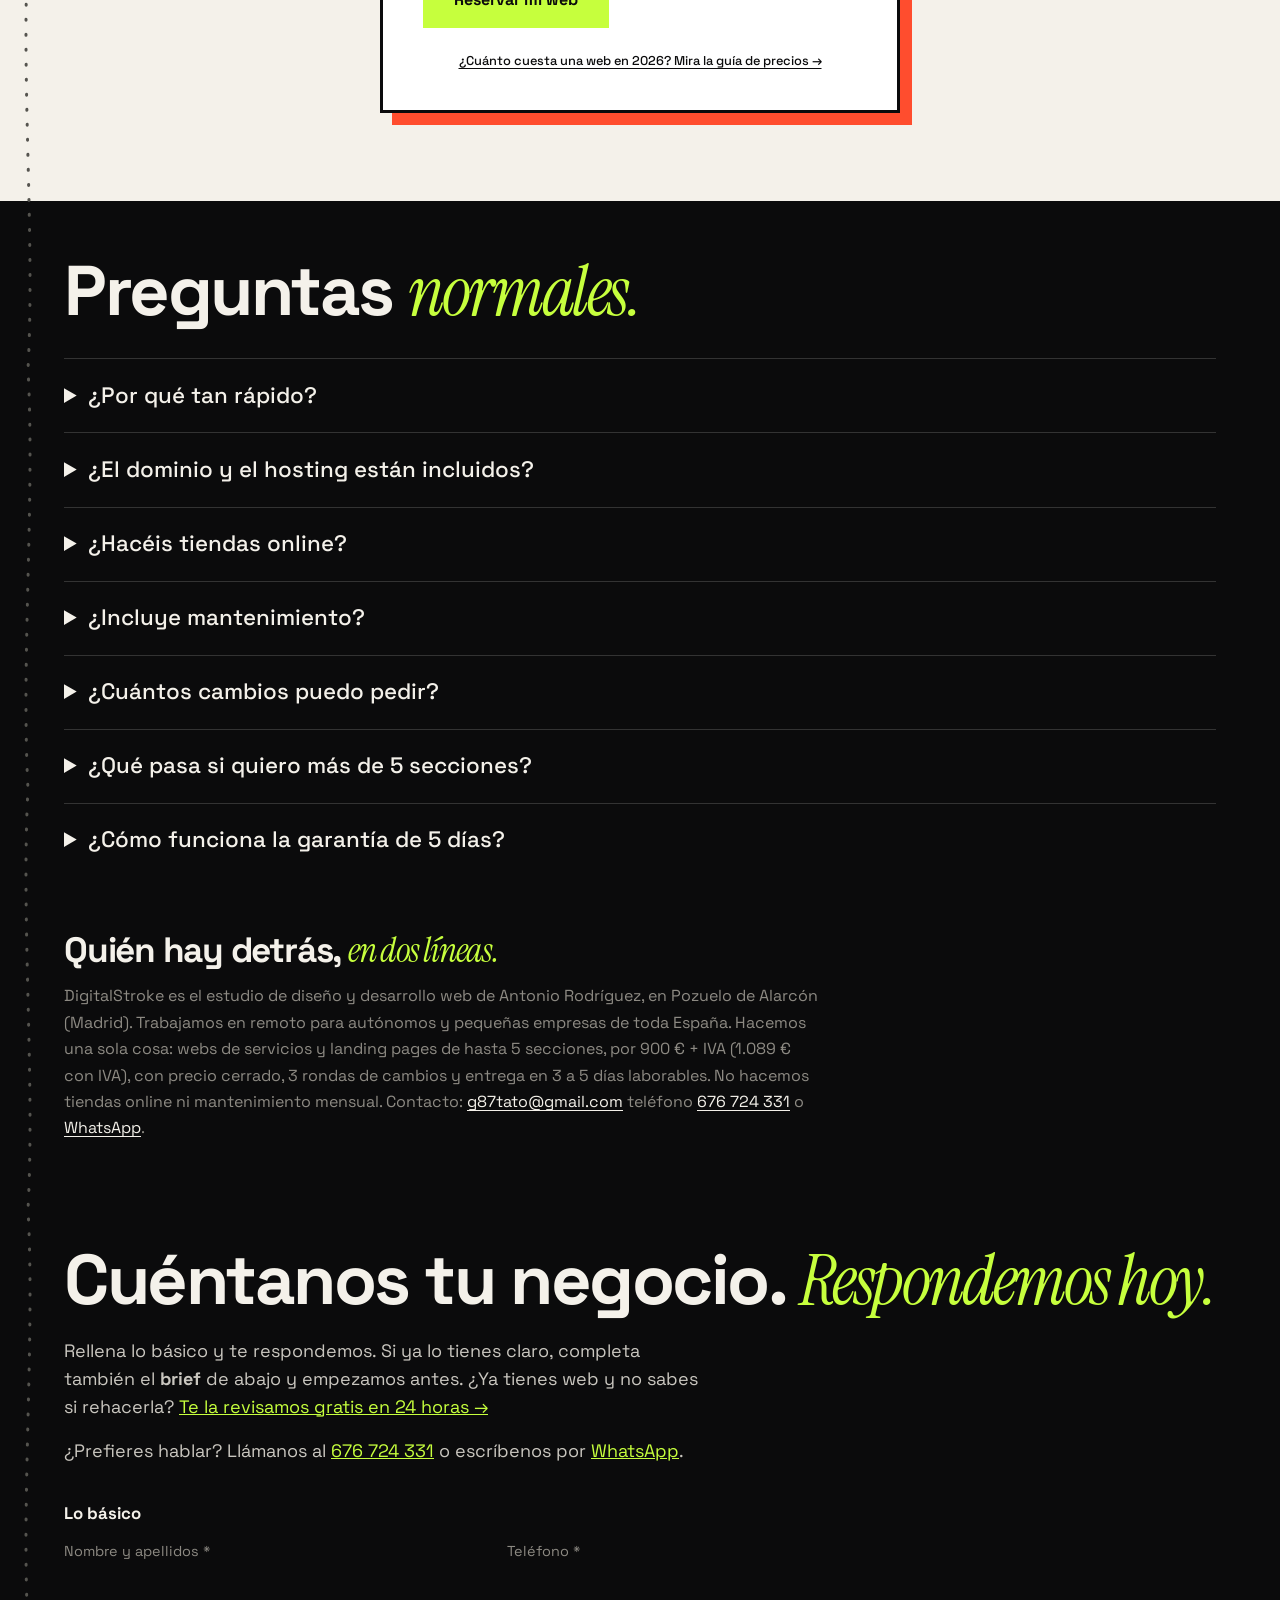
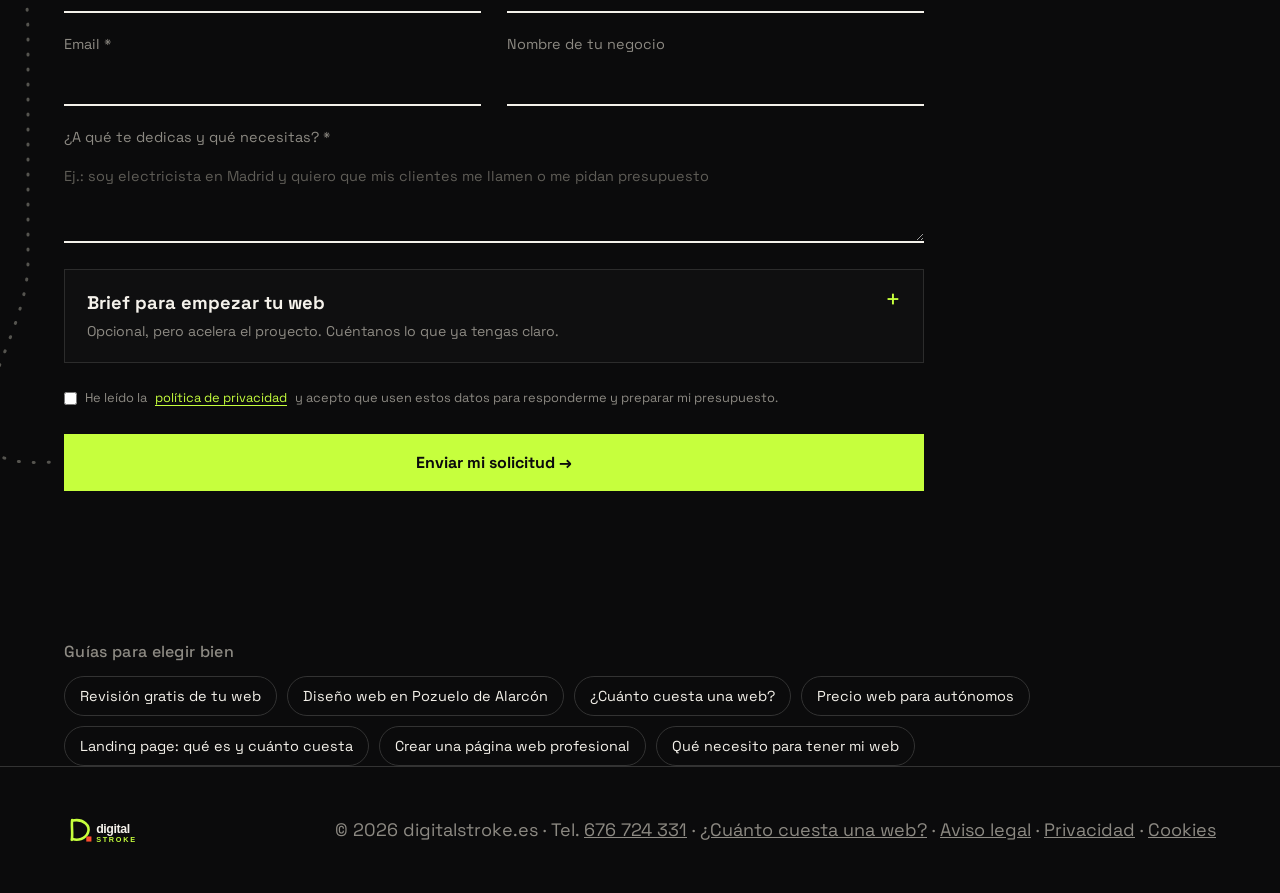
==== commit 2d3f1483: "Guía de precios unificada (absorbe precio-diseno-web con 301) y guía de autónomos ampliada Co-Author" ====
--- a/index.html
+++ b/index.html
@@ -436,7 +436,6 @@
     <li><a href="diseno-web-pozuelo-de-alarcon/">Diseño web en Pozuelo de Alarcón</a></li>
     <li><a href="cuanto-cuesta-una-pagina-web/">¿Cuánto cuesta una web?</a></li>
     <li><a href="precio-pagina-web-autonomos/">Precio web para autónomos</a></li>
-    <li><a href="precio-diseno-web/">Precio del diseño web</a></li>
     <li><a href="landing-page-que-es-y-cuanto-cuesta/">Landing page: qué es y cuánto cuesta</a></li>
     <li><a href="crear-pagina-web-profesional/">Crear una página web profesional</a></li>
     <li><a href="que-necesito-para-tener-una-pagina-web/">Qué necesito para tener mi web</a></li>
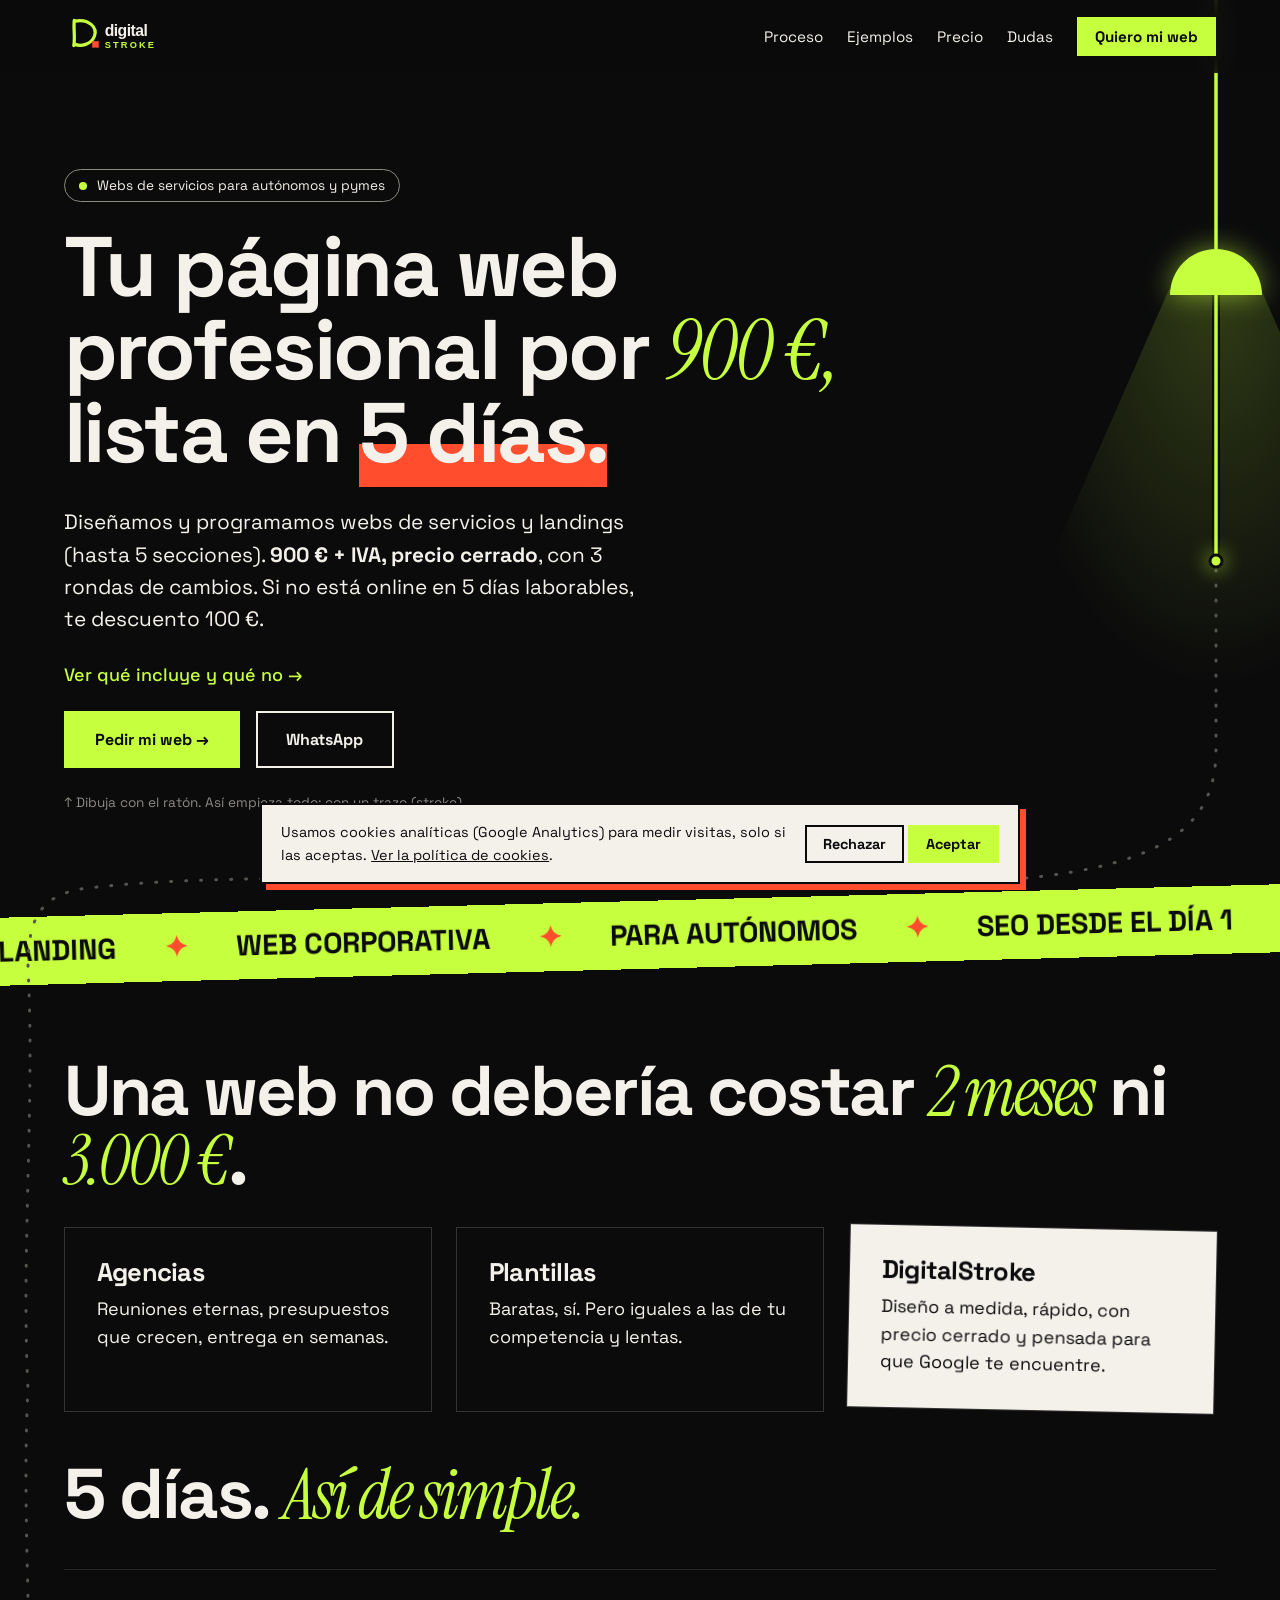
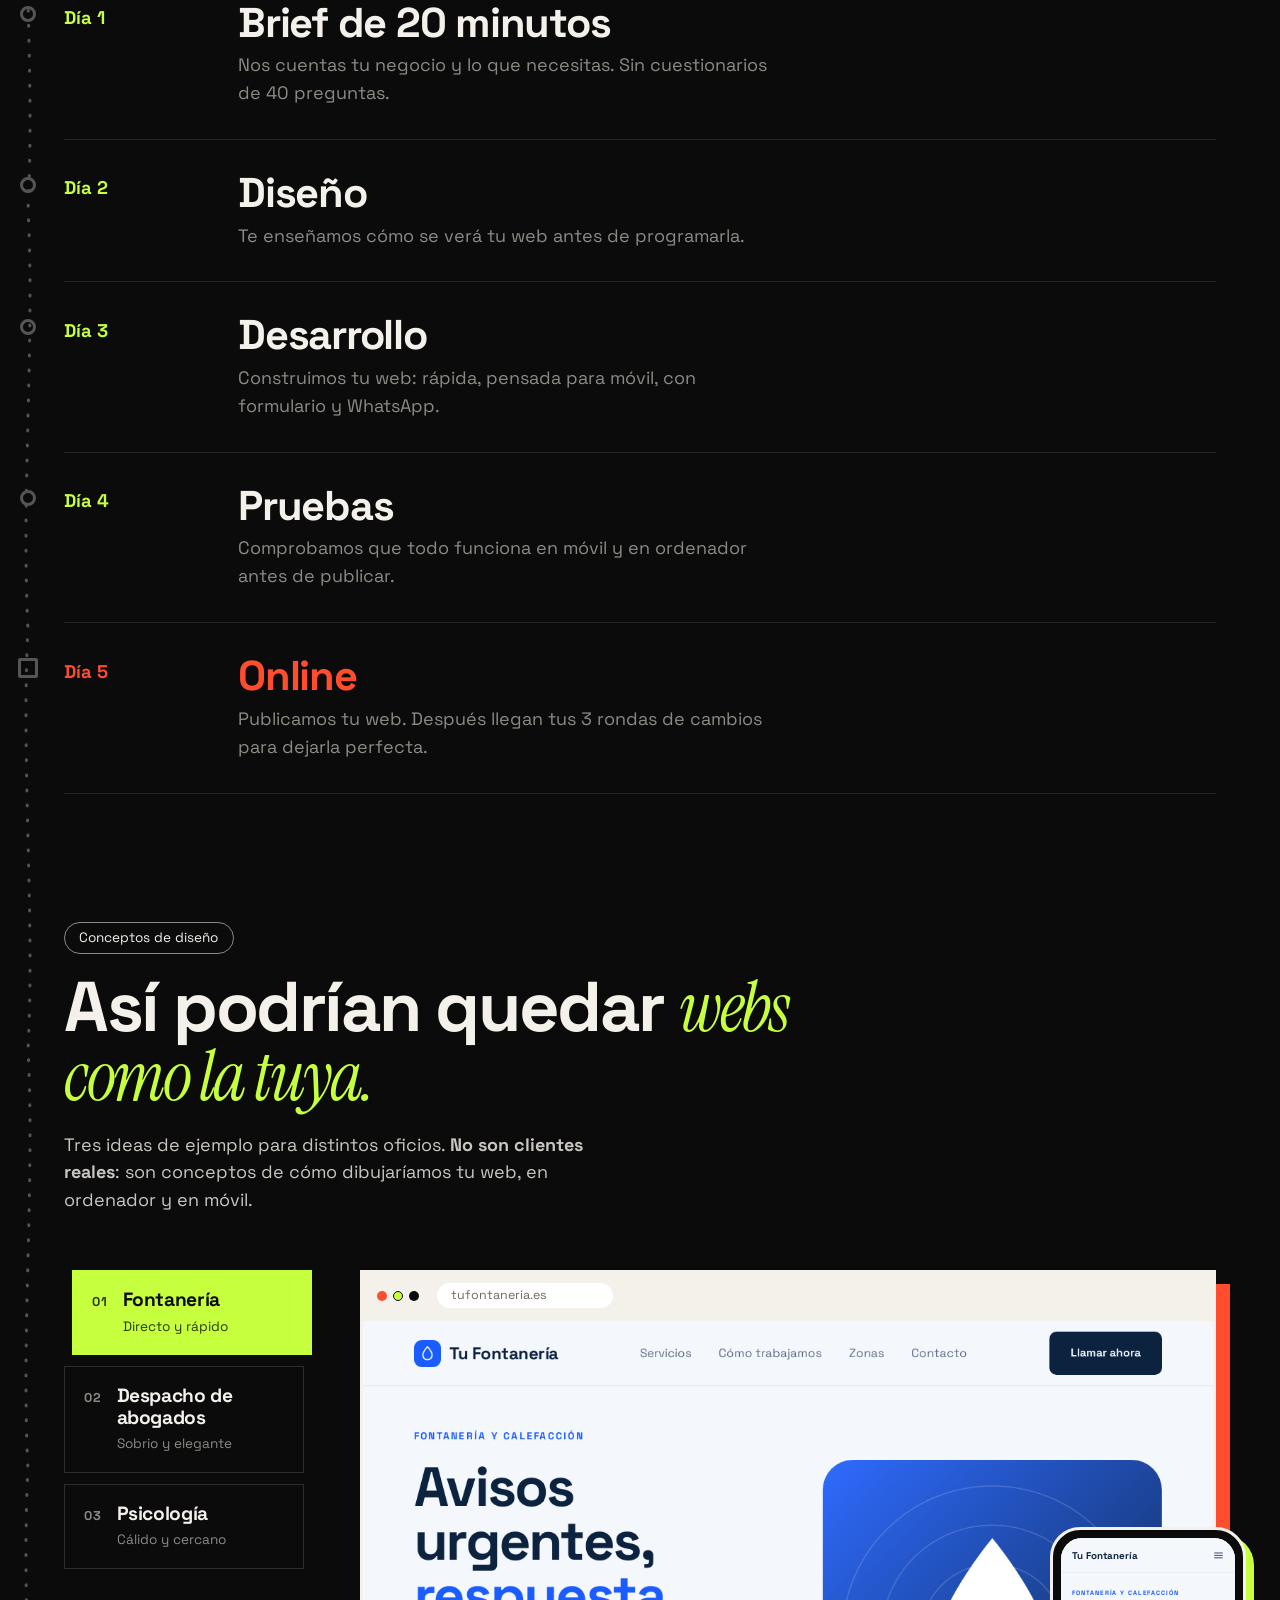
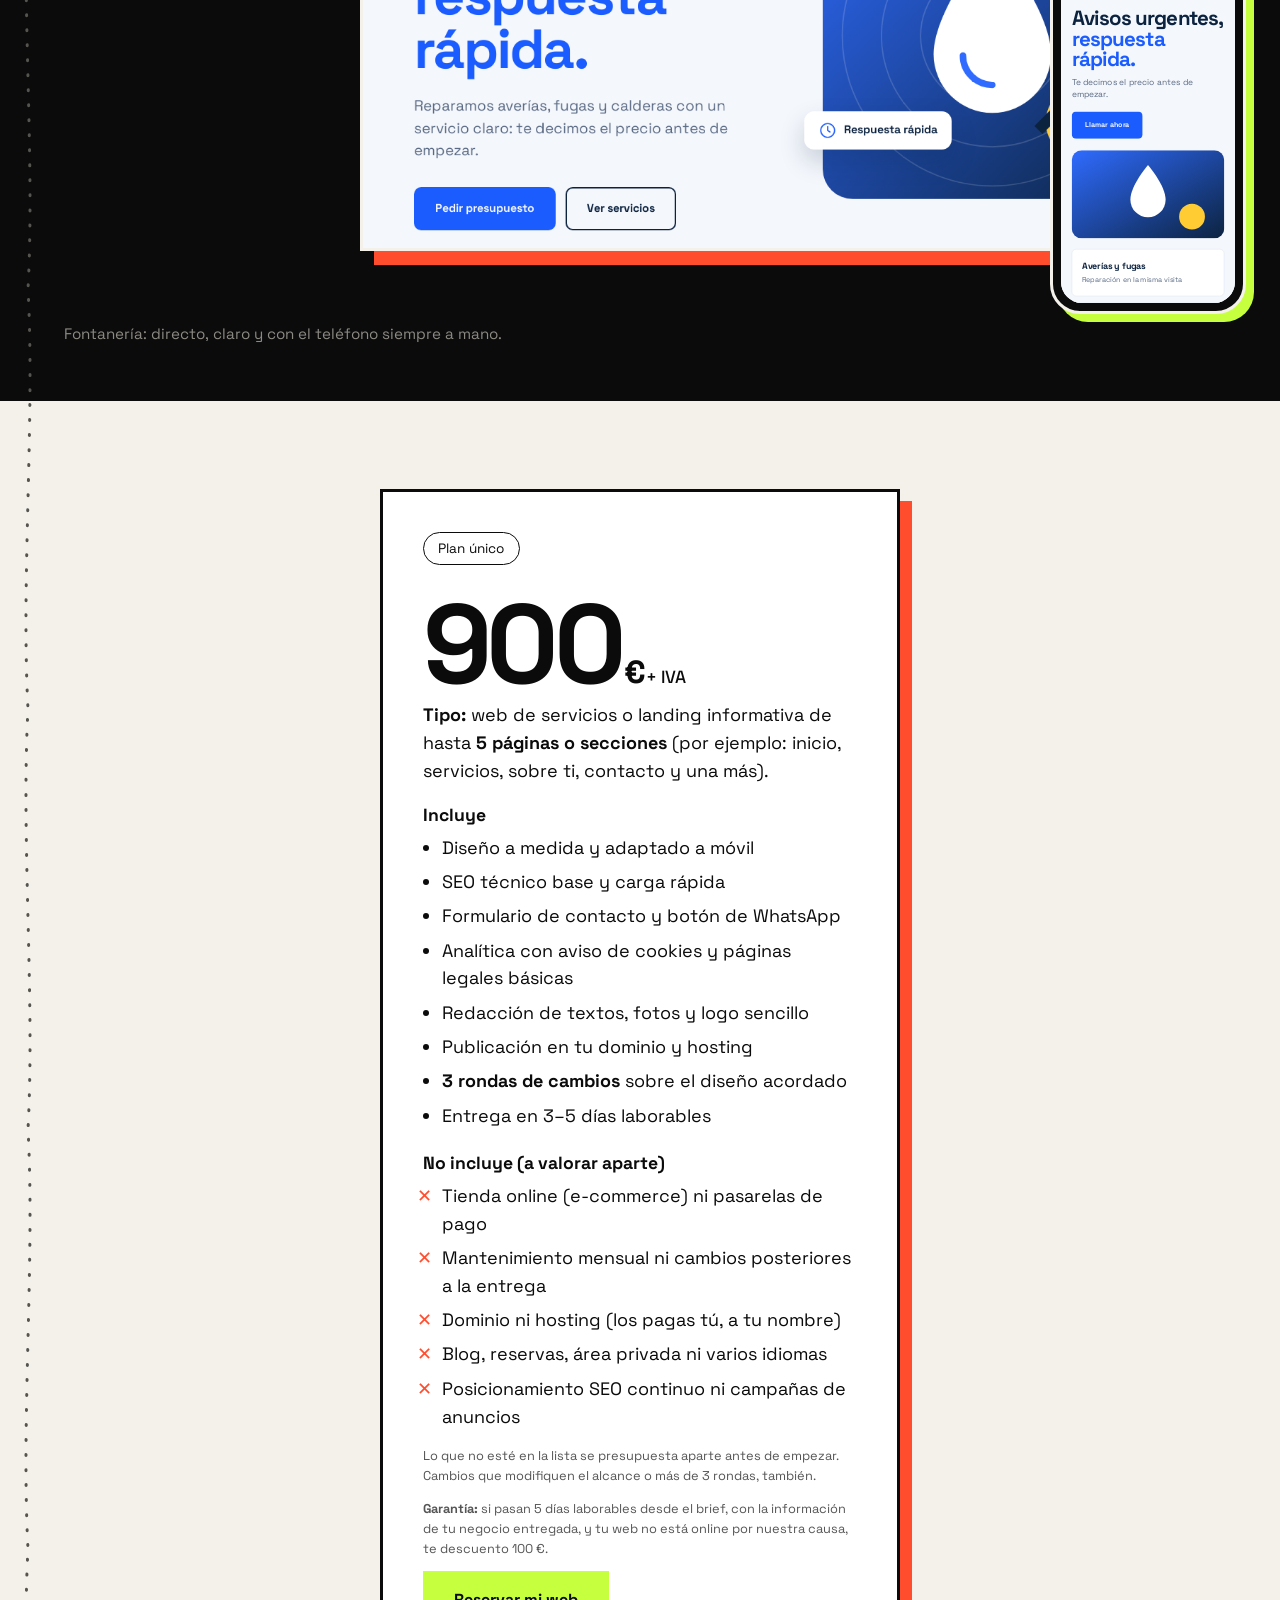
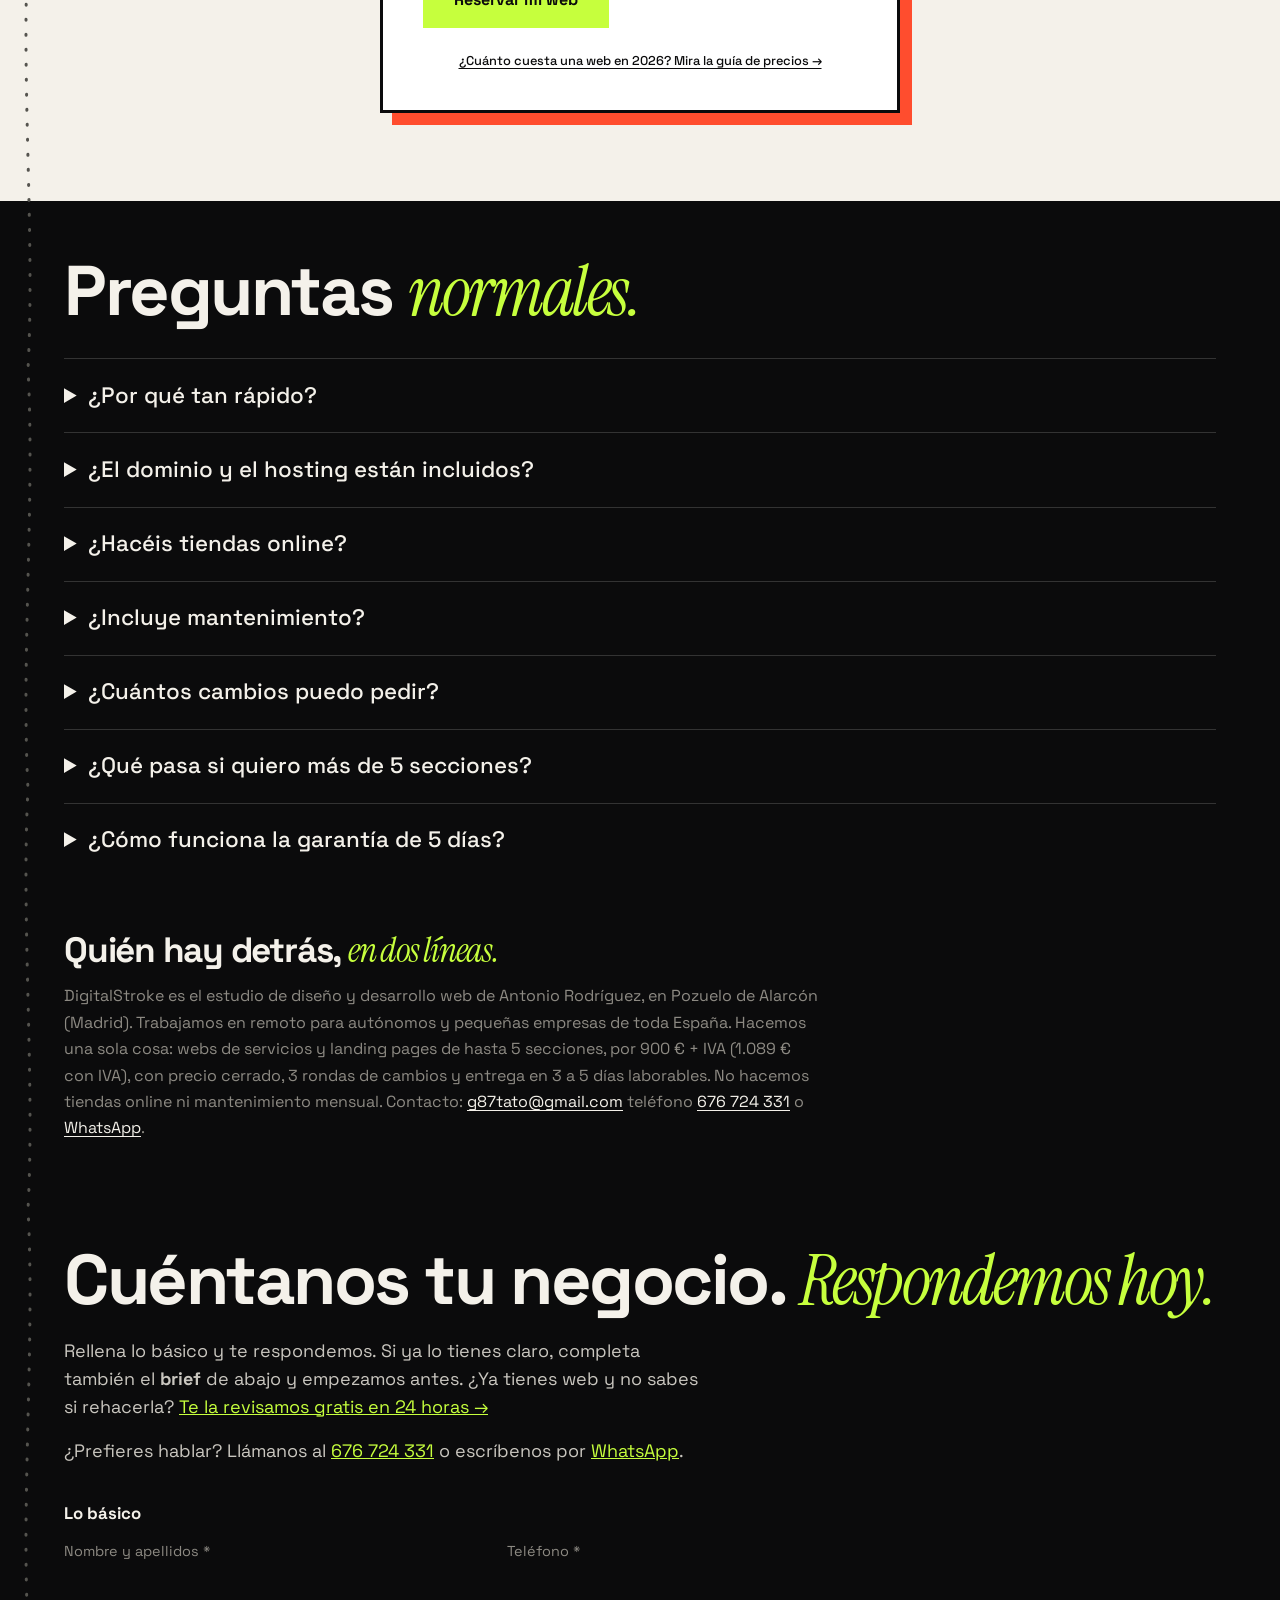
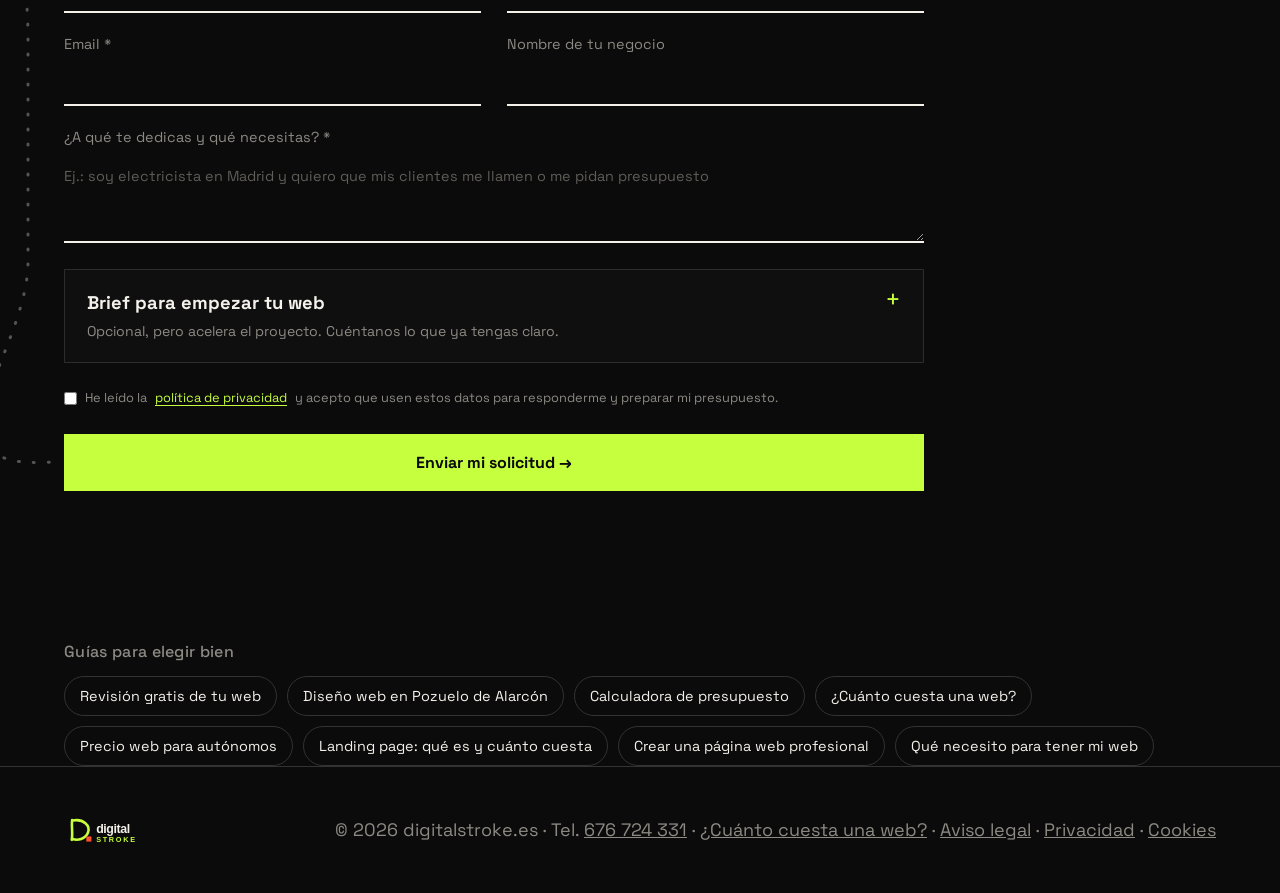
==== commit ed18ecd0: "Calculadora de presupuesto de página web Co-Authored-By: Claude Fable 5.2 <noreply@anthropic.com>" ====
--- a/index.html
+++ b/index.html
@@ -434,6 +434,7 @@
   <ul>
     <li><a href="revision-web-gratis/">Revisión gratis de tu web</a></li>
     <li><a href="diseno-web-pozuelo-de-alarcon/">Diseño web en Pozuelo de Alarcón</a></li>
+    <li><a href="calculadora-presupuesto-pagina-web/">Calculadora de presupuesto</a></li>
     <li><a href="cuanto-cuesta-una-pagina-web/">¿Cuánto cuesta una web?</a></li>
     <li><a href="precio-pagina-web-autonomos/">Precio web para autónomos</a></li>
     <li><a href="landing-page-que-es-y-cuanto-cuesta/">Landing page: qué es y cuánto cuesta</a></li>
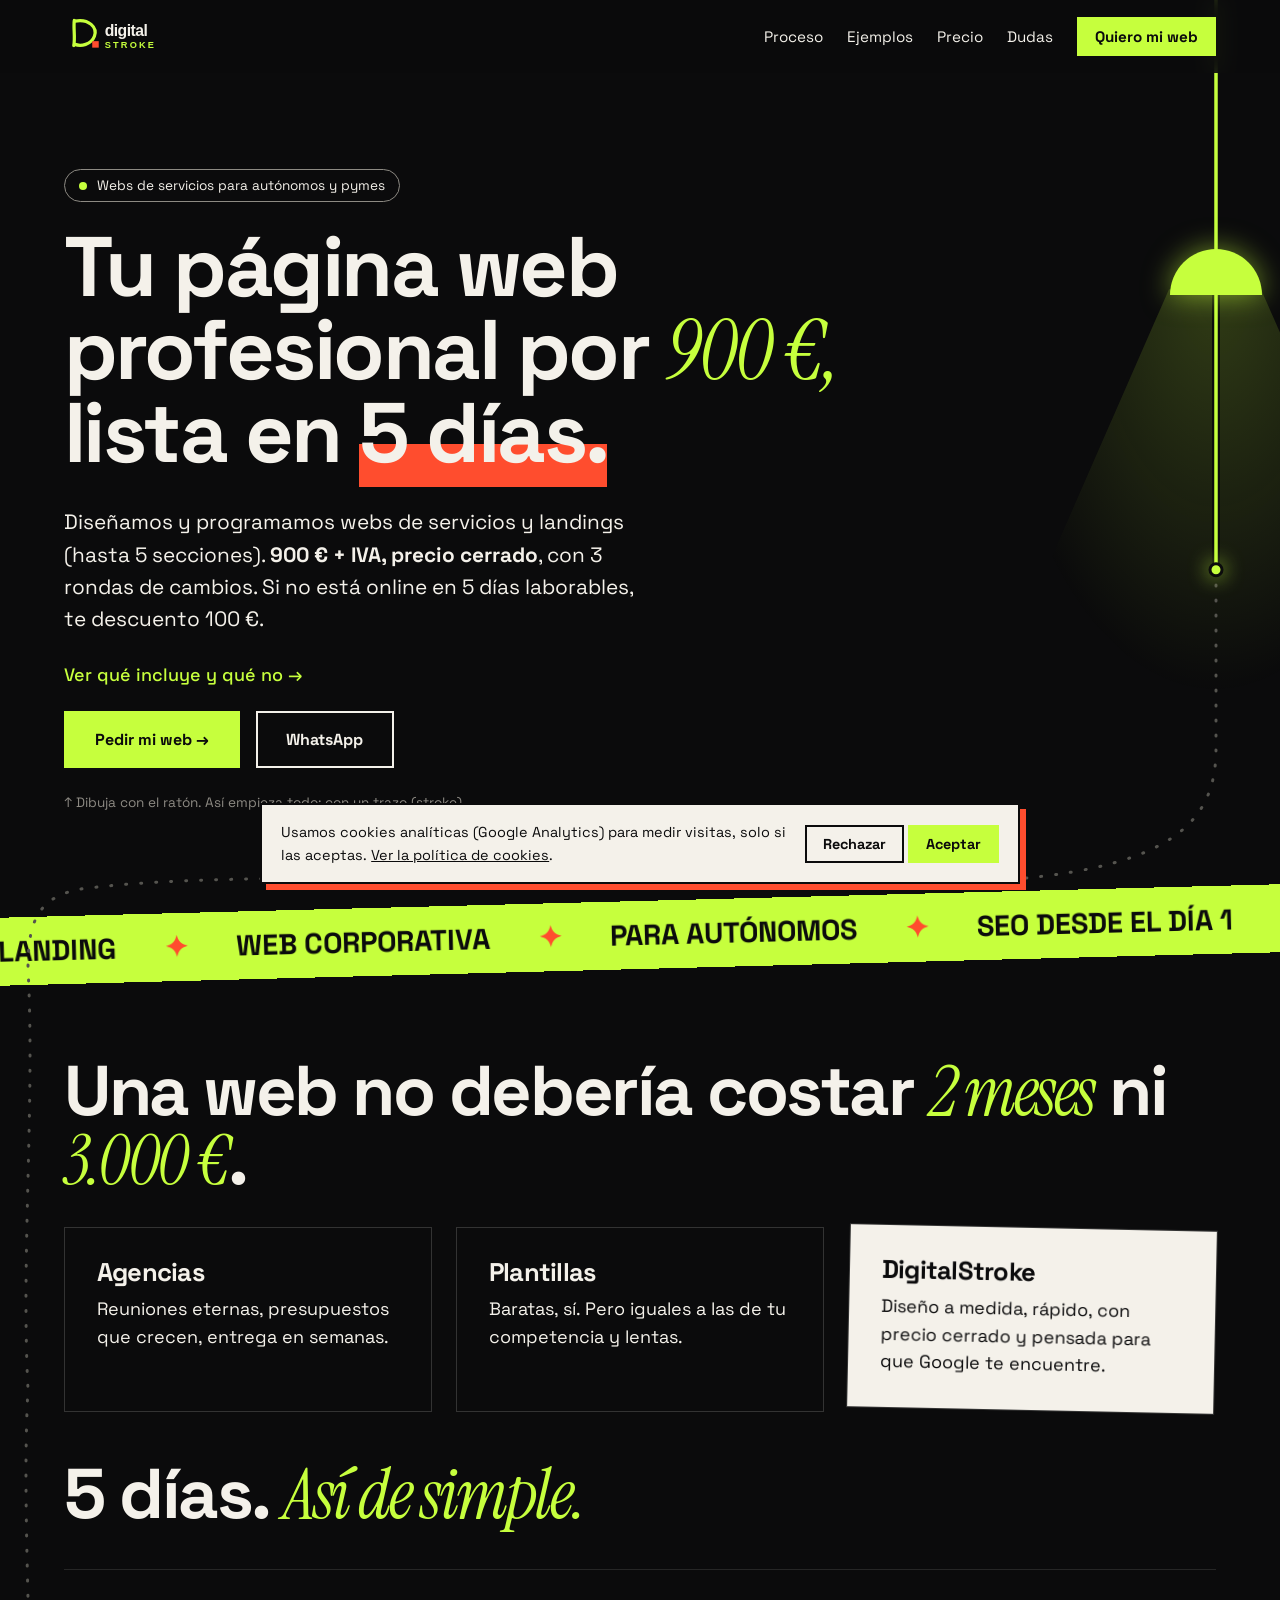
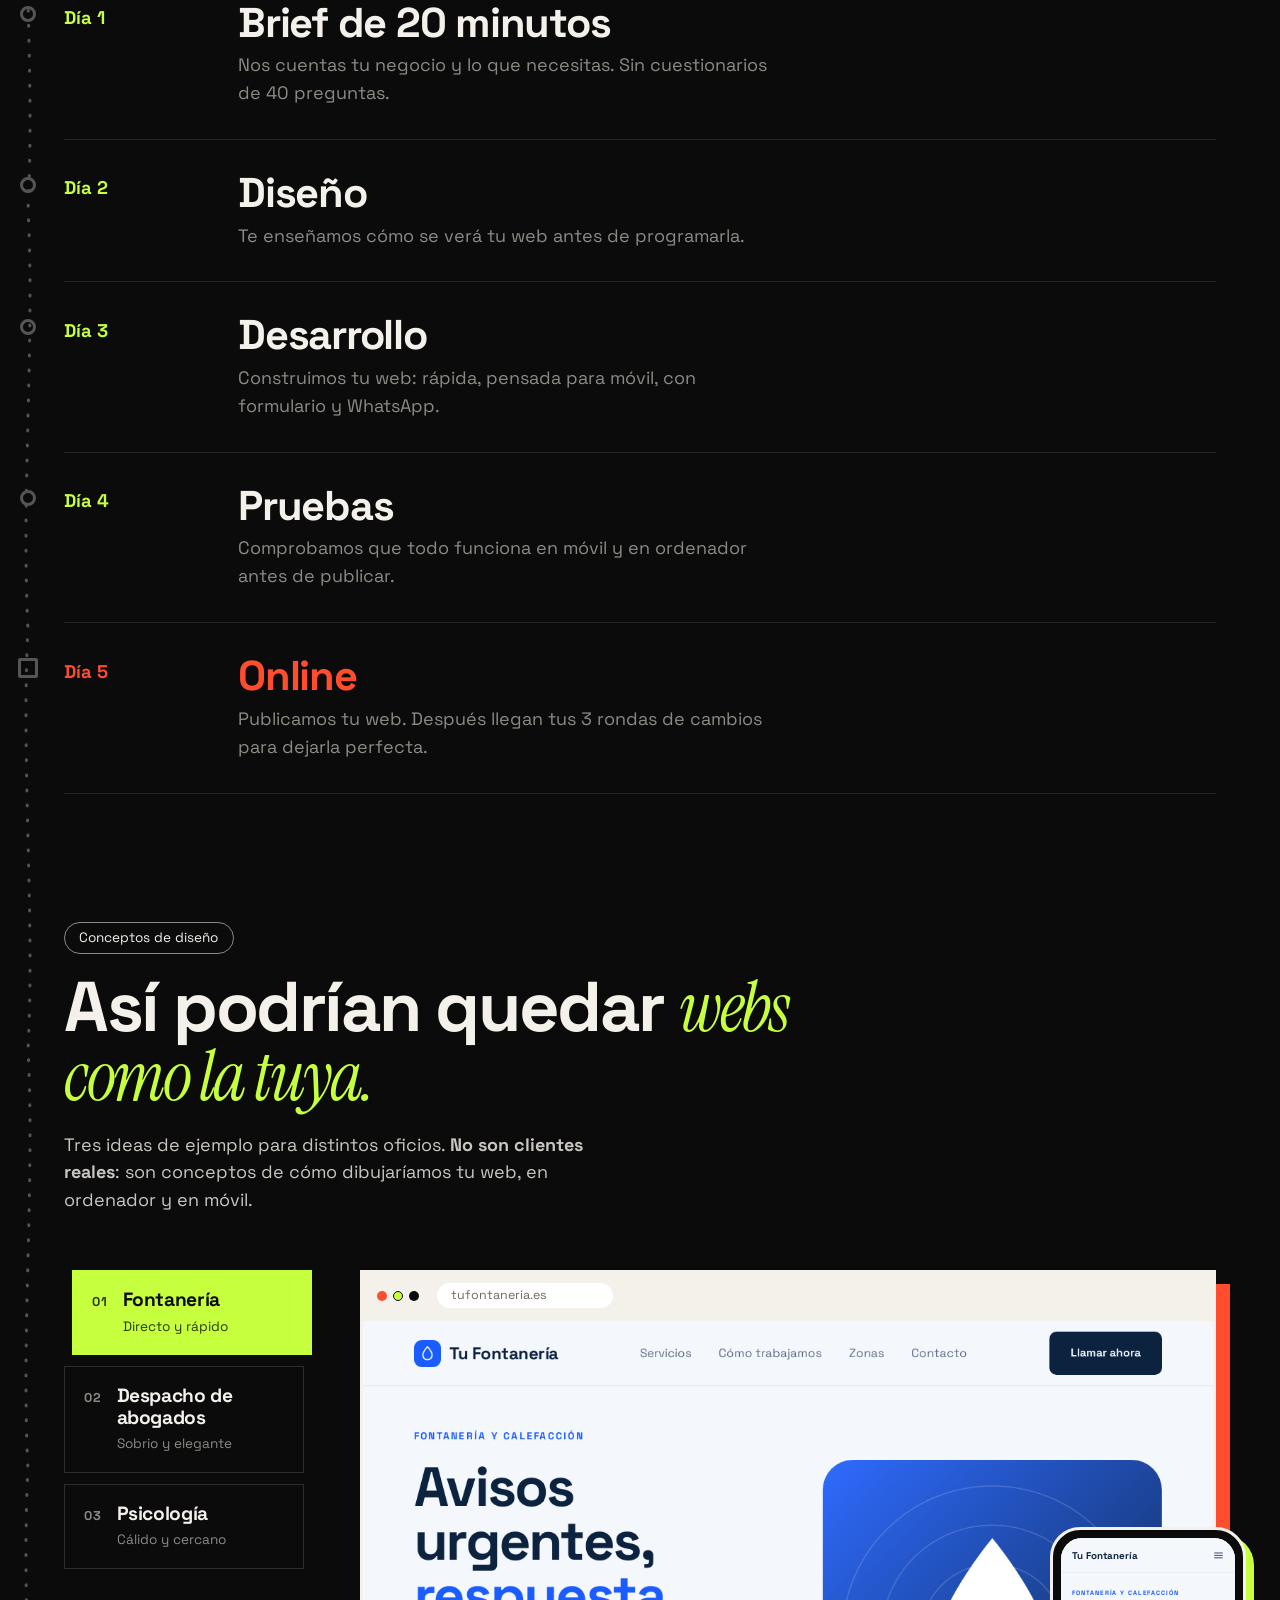
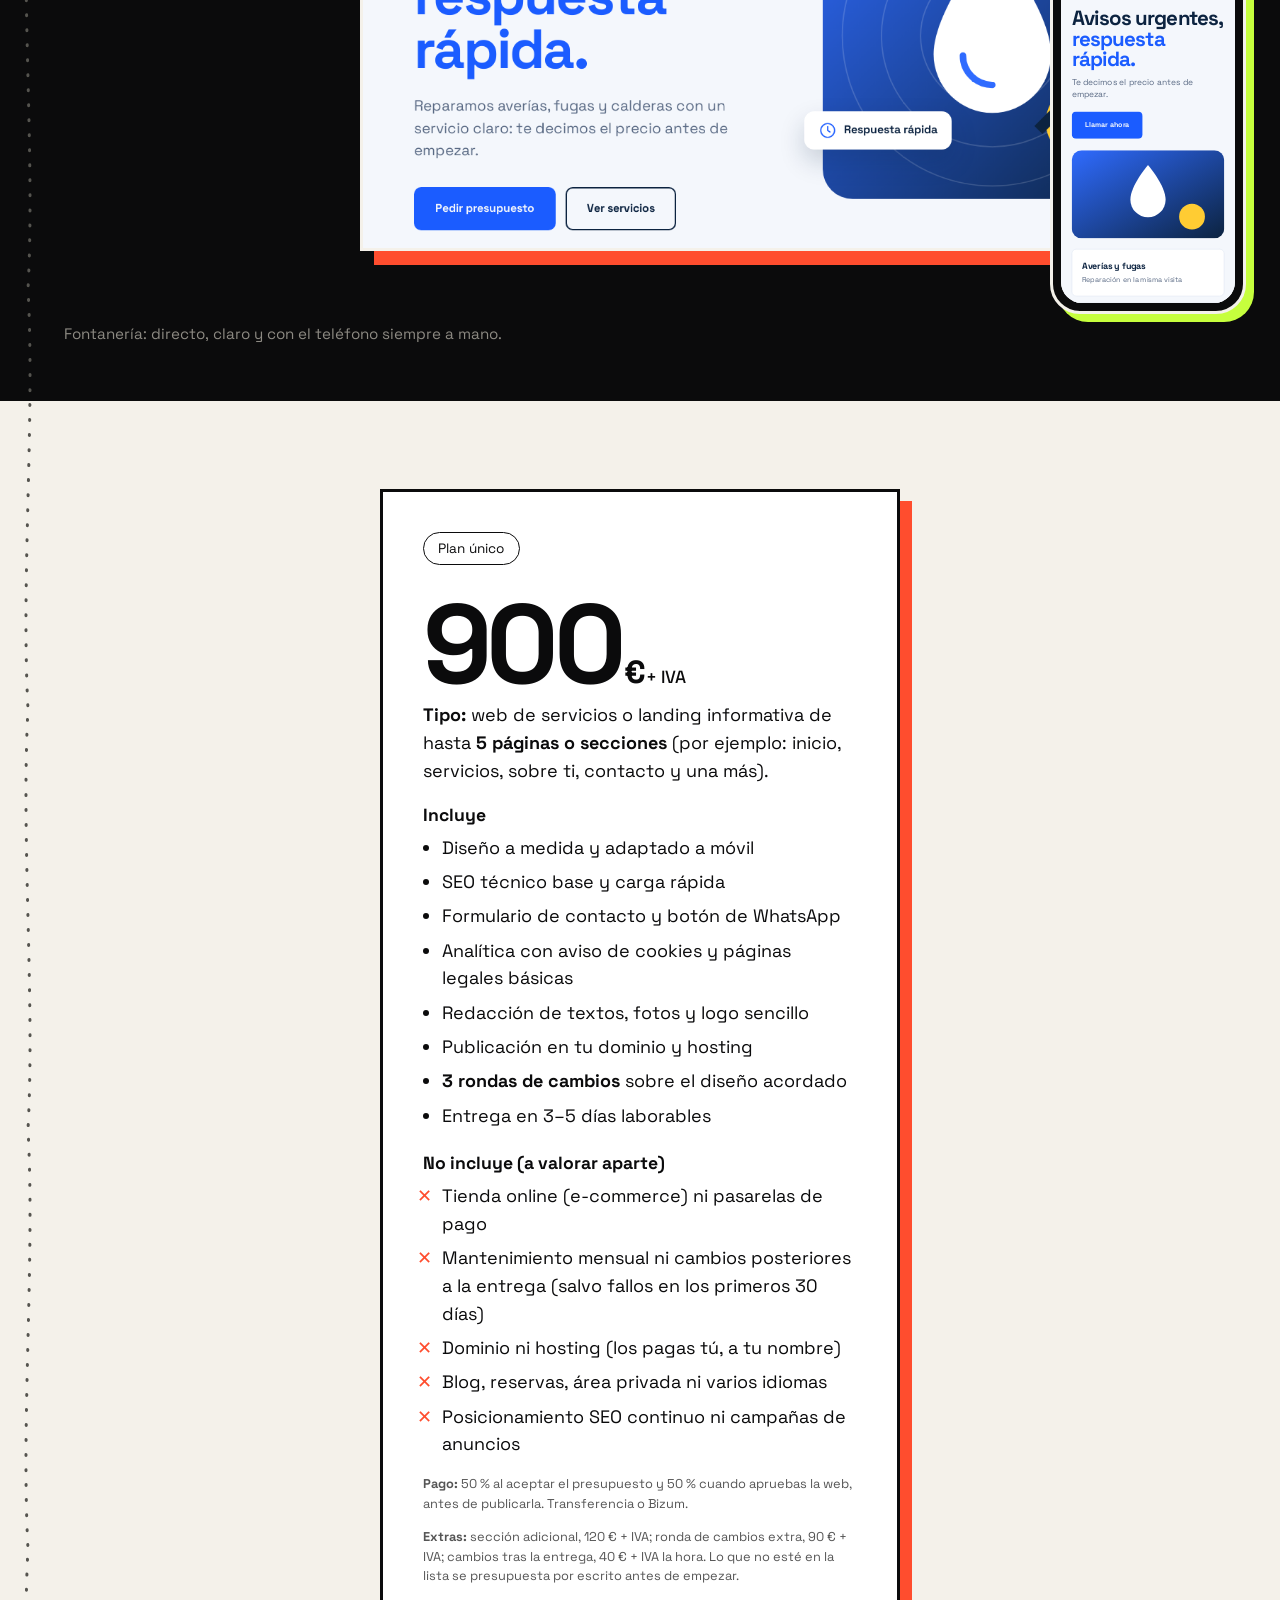
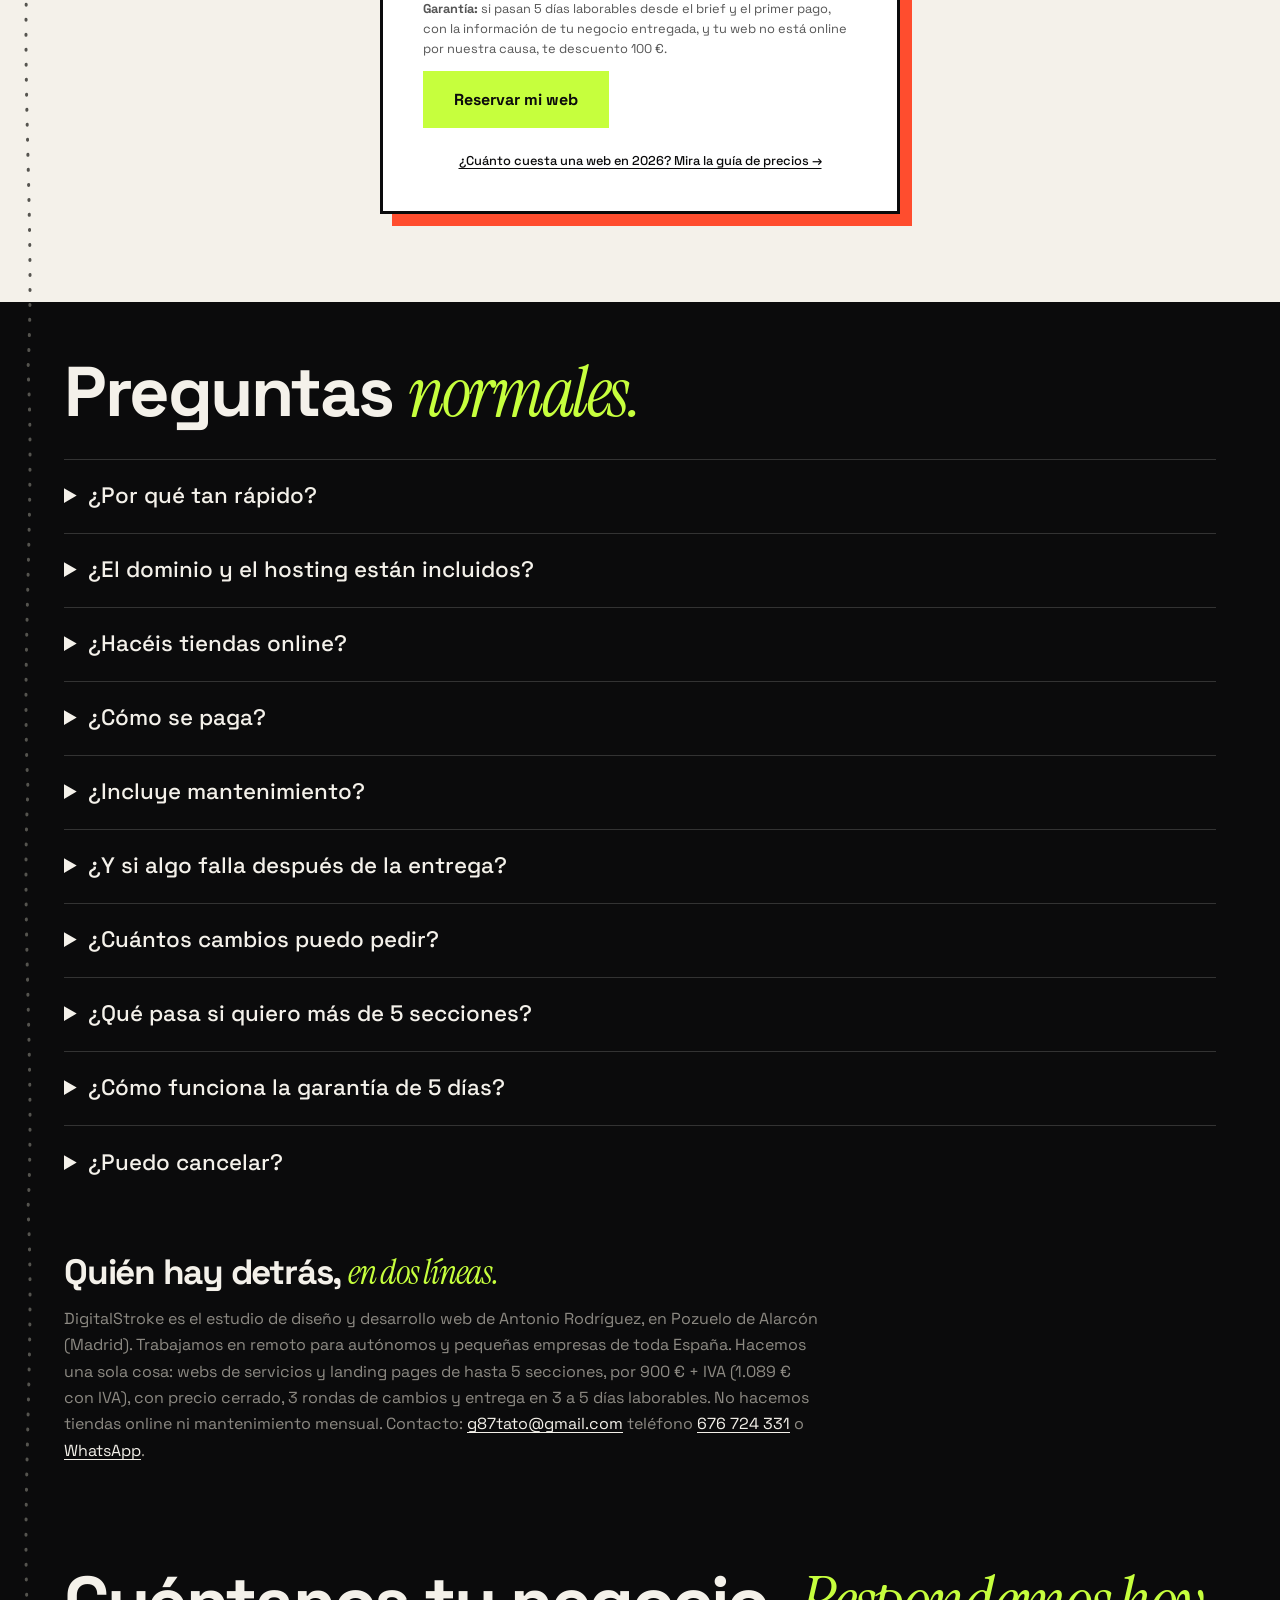
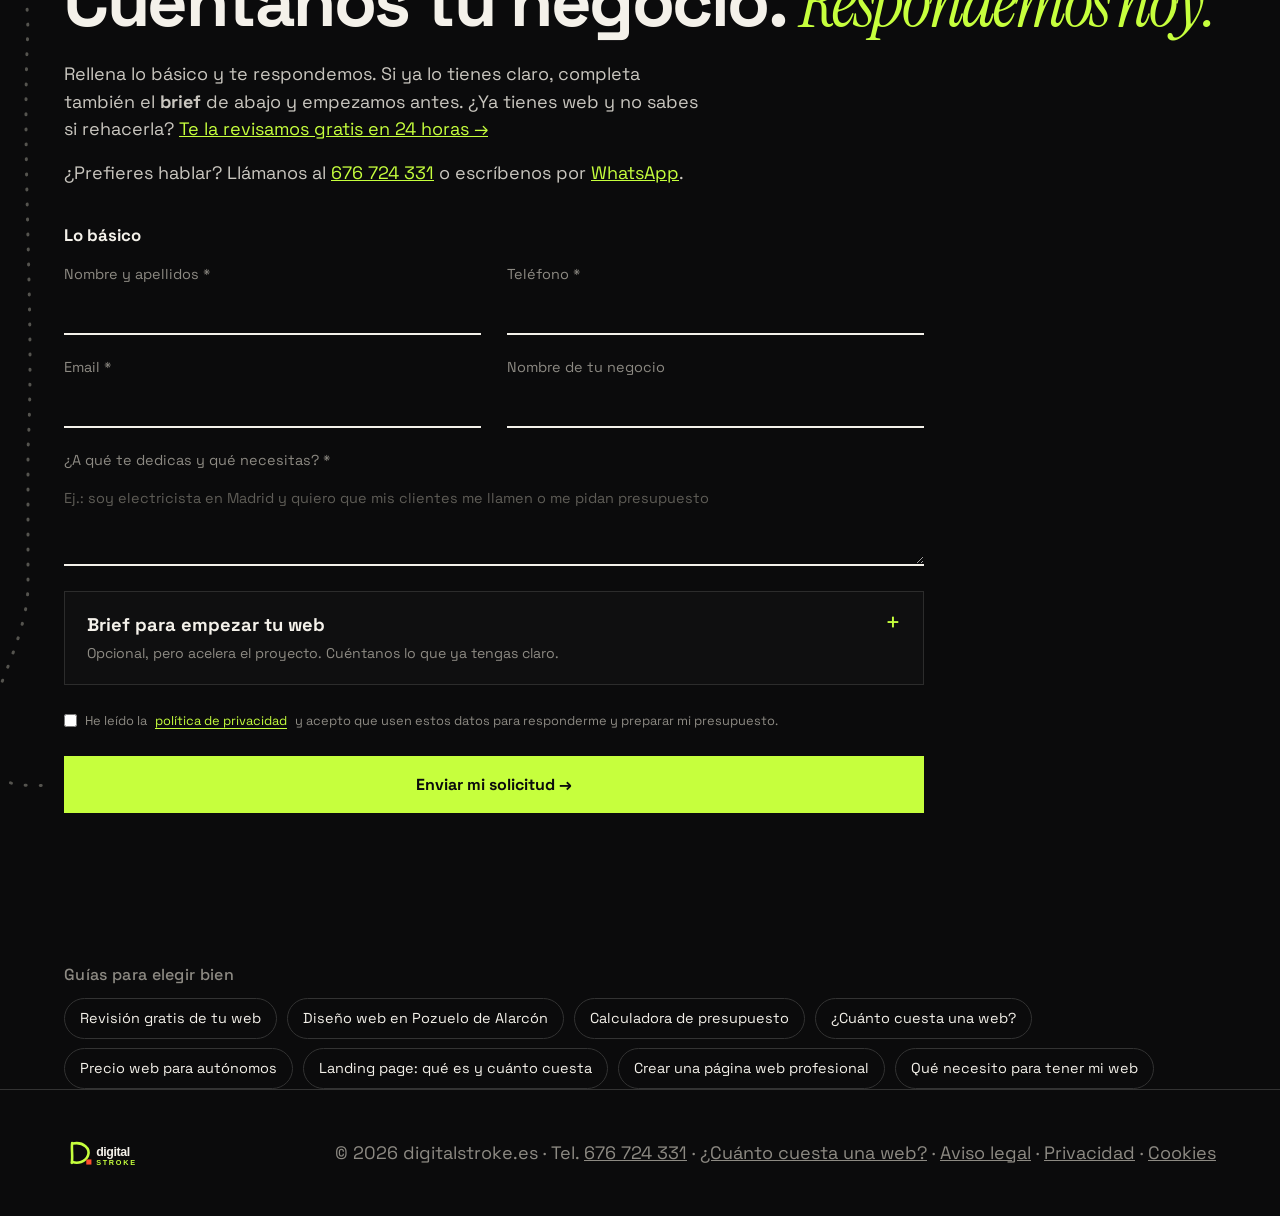
==== commit e49207fe: "Condiciones de pago, extras y garantía de 30 días en la tarjeta de precio y las preguntas frecuentes" ====
--- a/index.html
+++ b/index.html
@@ -28,7 +28,7 @@
 {"@context":"https://schema.org","@type":"ProfessionalService","@id":"https://digitalstroke.es/#empresa","name":"DigitalStroke","alternateName":"digitalstroke.es","url":"https://digitalstroke.es/","logo":"https://digitalstroke.es/assets/logo.svg","image":"https://digitalstroke.es/assets/logo.svg","description":"Diseño y desarrollo de páginas web de servicios y landing pages para autónomos y pymes en España. Precio cerrado de 900 € + IVA, entrega en 3 a 5 días laborables, 3 rondas de cambios incluidas.","slogan":"Tu página web profesional por 900 €, lista en 5 días.","email":"g87tato@gmail.com","telephone":"+34676724331","founder":{"@type":"Person","name":"Antonio Rodríguez"},"address":{"@type":"PostalAddress","addressLocality":"Pozuelo de Alarcón","addressRegion":"Madrid","addressCountry":"ES"},"areaServed":{"@type":"Country","name":"España"},"knowsLanguage":"es","priceRange":"900 €","currenciesAccepted":"EUR","sameAs":["https://github.com/g87tato"],"makesOffer":{"@type":"Offer","name":"Página web de servicios o landing page de hasta 5 secciones","description":"Diseño a medida adaptado a móvil, SEO técnico base, formulario y WhatsApp, páginas legales, textos, fotos y logo sencillo, 3 rondas de cambios. Entrega en 3 a 5 días laborables.","price":"900","priceCurrency":"EUR","priceSpecification":{"@type":"PriceSpecification","price":"900","priceCurrency":"EUR","valueAddedTaxIncluded":false},"availability":"https://schema.org/InStock","areaServed":"ES","itemOffered":{"@type":"Service","name":"Diseño y desarrollo de página web","serviceType":"Diseño web","provider":{"@id":"https://digitalstroke.es/#empresa"}}}}
 </script>
 <script type="application/ld+json" id="ld-faq">
-{"@context": "https://schema.org", "@type": "FAQPage", "mainEntity": [{"@type": "Question", "name": "¿Por qué tan rápido?", "acceptedAnswer": {"@type": "Answer", "text": "Trabajamos con un sistema propio y tomamos pocos proyectos a la vez. Menos reuniones, más stroke."}}, {"@type": "Question", "name": "¿El dominio y el hosting están incluidos?", "acceptedAnswer": {"@type": "Answer", "text": "Te ayudamos a comprarlos a tu nombre (unos 15–60 €/año). Así la web siempre es tuya."}}, {"@type": "Question", "name": "¿Hacéis tiendas online?", "acceptedAnswer": {"@type": "Answer", "text": "No. Este servicio es para webs de servicios y landings, sin e-commerce ni pasarelas de pago. Si necesitas una tienda, no es lo que ofrecemos ahora."}}, {"@type": "Question", "name": "¿Incluye mantenimiento?", "acceptedAnswer": {"@type": "Answer", "text": "No. Te entregamos la web terminada y funcionando. Los cambios posteriores a la entrega y el mantenimiento mensual no están incluidos; si los necesitas, se presupuestan aparte."}}, {"@type": "Question", "name": "¿Cuántos cambios puedo pedir?", "acceptedAnswer": {"@type": "Answer", "text": "Incluimos 3 rondas de cambios sobre el diseño acordado. Una ronda es una lista de correcciones que nos envías de una vez. Si cambia el alcance o necesitas más rondas, se presupuesta aparte."}}, {"@type": "Question", "name": "¿Qué pasa si quiero más de 5 secciones?", "acceptedAnswer": {"@type": "Answer", "text": "Lo hablamos antes de empezar y te damos un precio cerrado por escrito."}}, {"@type": "Question", "name": "¿Cómo funciona la garantía de 5 días?", "acceptedAnswer": {"@type": "Answer", "text": "Cuentan 5 días laborables desde el brief, siempre que nos des a tiempo la información de tu negocio y valides lo que te enviemos. Si la web no está online en ese plazo por causa nuestra, te descontamos 100 € de la factura. Las rondas de cambios van después de la primera publicación."}}]}
+{"@context": "https://schema.org", "@type": "FAQPage", "mainEntity": [{"@type": "Question", "name": "¿Por qué tan rápido?", "acceptedAnswer": {"@type": "Answer", "text": "Trabajamos con un sistema propio y tomamos pocos proyectos a la vez. Menos reuniones, más stroke."}}, {"@type": "Question", "name": "¿El dominio y el hosting están incluidos?", "acceptedAnswer": {"@type": "Answer", "text": "Te ayudamos a comprarlos a tu nombre (unos 15–60 €/año). Así la web siempre es tuya."}}, {"@type": "Question", "name": "¿Hacéis tiendas online?", "acceptedAnswer": {"@type": "Answer", "text": "No. Este servicio es para webs de servicios y landings, sin e-commerce ni pasarelas de pago. Si necesitas una tienda, no es lo que ofrecemos ahora."}}, {"@type": "Question", "name": "¿Cómo se paga?", "acceptedAnswer": {"@type": "Answer", "text": "En dos partes: el 50 % al aceptar el presupuesto (544,50 € con IVA) y el otro 50 % cuando apruebas la web, antes de publicarla en tu dominio. Por transferencia o Bizum, con factura en cada pago."}}, {"@type": "Question", "name": "¿Incluye mantenimiento?", "acceptedAnswer": {"@type": "Answer", "text": "No hay cuota mensual. Te entregamos la web terminada y funcionando. Si después quieres cambios, se cobran por horas: 40 € + IVA la hora, con un mínimo de media hora."}}, {"@type": "Question", "name": "¿Y si algo falla después de la entrega?", "acceptedAnswer": {"@type": "Answer", "text": "Durante los 30 días siguientes a la publicación corregimos gratis cualquier fallo de funcionamiento. Los cambios de contenido o de diseño no son fallos y van aparte."}}, {"@type": "Question", "name": "¿Cuántos cambios puedo pedir?", "acceptedAnswer": {"@type": "Answer", "text": "Incluimos 3 rondas de cambios sobre el diseño acordado. Una ronda es una lista de correcciones que nos envías de una vez. Se usan en los 30 días siguientes a la publicación. Cada ronda extra cuesta 90 € + IVA."}}, {"@type": "Question", "name": "¿Qué pasa si quiero más de 5 secciones?", "acceptedAnswer": {"@type": "Answer", "text": "Cada sección extra cuesta 120 € + IVA. Lo cerramos por escrito antes de empezar."}}, {"@type": "Question", "name": "¿Cómo funciona la garantía de 5 días?", "acceptedAnswer": {"@type": "Answer", "text": "Cuentan 5 días laborables desde que tenemos el brief y el primer pago, siempre que nos des a tiempo la información de tu negocio y valides lo que te enviemos. Si la web no está online en ese plazo por causa nuestra, te descontamos 100 € de la factura. Las rondas de cambios van después de la primera publicación."}}, {"@type": "Question", "name": "¿Puedo cancelar?", "acceptedAnswer": {"@type": "Answer", "text": "Sí. Si cancelas antes de que empecemos, te devolvemos el anticipo. Una vez que te hemos enseñado el diseño, el anticipo no se devuelve."}}]}
 </script>
 <script type="application/ld+json" id="ld-site">
 {"@context":"https://schema.org","@type":"WebSite","name":"DigitalStroke","url":"https://digitalstroke.es/","inLanguage":"es-ES"}
@@ -316,13 +316,14 @@
     <h3 class="inc">No incluye (a valorar aparte)</h3>
     <ul class="no">
       <li>Tienda online (e-commerce) ni pasarelas de pago</li>
-      <li>Mantenimiento mensual ni cambios posteriores a la entrega</li>
+      <li>Mantenimiento mensual ni cambios posteriores a la entrega (salvo fallos en los primeros 30 días)</li>
       <li>Dominio ni hosting (los pagas tú, a tu nombre)</li>
       <li>Blog, reservas, área privada ni varios idiomas</li>
       <li>Posicionamiento SEO continuo ni campañas de anuncios</li>
     </ul>
-    <p class="note">Lo que no esté en la lista se presupuesta aparte antes de empezar. Cambios que modifiquen el alcance o más de 3 rondas, también.</p>
-    <p class="note"><b>Garantía:</b> si pasan 5 días laborables desde el brief, con la información de tu negocio entregada, y tu web no está online por nuestra causa, te descuento 100 €.</p>
+    <p class="note"><b>Pago:</b> 50 % al aceptar el presupuesto y 50 % cuando apruebas la web, antes de publicarla. Transferencia o Bizum.</p>
+    <p class="note"><b>Extras:</b> sección adicional, 120 € + IVA; ronda de cambios extra, 90 € + IVA; cambios tras la entrega, 40 € + IVA la hora. Lo que no esté en la lista se presupuesta por escrito antes de empezar.</p>
+    <p class="note"><b>Garantía:</b> si pasan 5 días laborables desde el brief y el primer pago, con la información de tu negocio entregada, y tu web no está online por nuestra causa, te descuento 100 €.</p>
     <a href="#contacto" class="btn">Reservar mi web</a>
     <p class="note guide"><a href="cuanto-cuesta-una-pagina-web/">¿Cuánto cuesta una web en 2026? Mira la guía de precios →</a></p>
   </div>
@@ -333,10 +334,13 @@
   <details><summary>¿Por qué tan rápido?</summary><p>Trabajamos con un sistema propio y tomamos pocos proyectos a la vez. Menos reuniones, más stroke.</p></details>
   <details><summary>¿El dominio y el hosting están incluidos?</summary><p>Te ayudamos a comprarlos a tu nombre (unos 15–60 €/año). Así la web siempre es tuya.</p></details>
   <details><summary>¿Hacéis tiendas online?</summary><p>No. Este servicio es para webs de servicios y landings, sin e-commerce ni pasarelas de pago. Si necesitas una tienda, no es lo que ofrecemos ahora.</p></details>
-  <details><summary>¿Incluye mantenimiento?</summary><p>No. Te entregamos la web terminada y funcionando. Los cambios posteriores a la entrega y el mantenimiento mensual no están incluidos; si los necesitas, se presupuestan aparte.</p></details>
-  <details><summary>¿Cuántos cambios puedo pedir?</summary><p>Incluimos 3 rondas de cambios sobre el diseño acordado. Una ronda es una lista de correcciones que nos envías de una vez. Si cambia el alcance o necesitas más rondas, se presupuesta aparte.</p></details>
-  <details><summary>¿Qué pasa si quiero más de 5 secciones?</summary><p>Lo hablamos antes de empezar y te damos un precio cerrado por escrito.</p></details>
-  <details><summary>¿Cómo funciona la garantía de 5 días?</summary><p>Cuentan 5 días laborables desde el brief, siempre que nos des a tiempo la información de tu negocio y valides lo que te enviemos. Si la web no está online en ese plazo por causa nuestra, te descontamos 100 € de la factura. Las rondas de cambios van después de la primera publicación.</p></details>
+  <details><summary>¿Cómo se paga?</summary><p>En dos partes: el 50 % al aceptar el presupuesto (544,50 € con IVA) y el otro 50 % cuando apruebas la web, antes de publicarla en tu dominio. Por transferencia o Bizum, con factura en cada pago.</p></details>
+  <details><summary>¿Incluye mantenimiento?</summary><p>No hay cuota mensual. Te entregamos la web terminada y funcionando. Si después quieres cambios, se cobran por horas: 40 € + IVA la hora, con un mínimo de media hora.</p></details>
+  <details><summary>¿Y si algo falla después de la entrega?</summary><p>Durante los 30 días siguientes a la publicación corregimos gratis cualquier fallo de funcionamiento. Los cambios de contenido o de diseño no son fallos y van aparte.</p></details>
+  <details><summary>¿Cuántos cambios puedo pedir?</summary><p>Incluimos 3 rondas de cambios sobre el diseño acordado. Una ronda es una lista de correcciones que nos envías de una vez. Se usan en los 30 días siguientes a la publicación. Cada ronda extra cuesta 90 € + IVA.</p></details>
+  <details><summary>¿Qué pasa si quiero más de 5 secciones?</summary><p>Cada sección extra cuesta 120 € + IVA. Lo cerramos por escrito antes de empezar.</p></details>
+  <details><summary>¿Cómo funciona la garantía de 5 días?</summary><p>Cuentan 5 días laborables desde que tenemos el brief y el primer pago, siempre que nos des a tiempo la información de tu negocio y valides lo que te enviemos. Si la web no está online en ese plazo por causa nuestra, te descontamos 100 € de la factura. Las rondas de cambios van después de la primera publicación.</p></details>
+  <details><summary>¿Puedo cancelar?</summary><p>Sí. Si cancelas antes de que empecemos, te devolvemos el anticipo. Una vez que te hemos enseñado el diseño, el anticipo no se devuelve.</p></details>
 </section>
 
 <section id="nosotros" class="about">
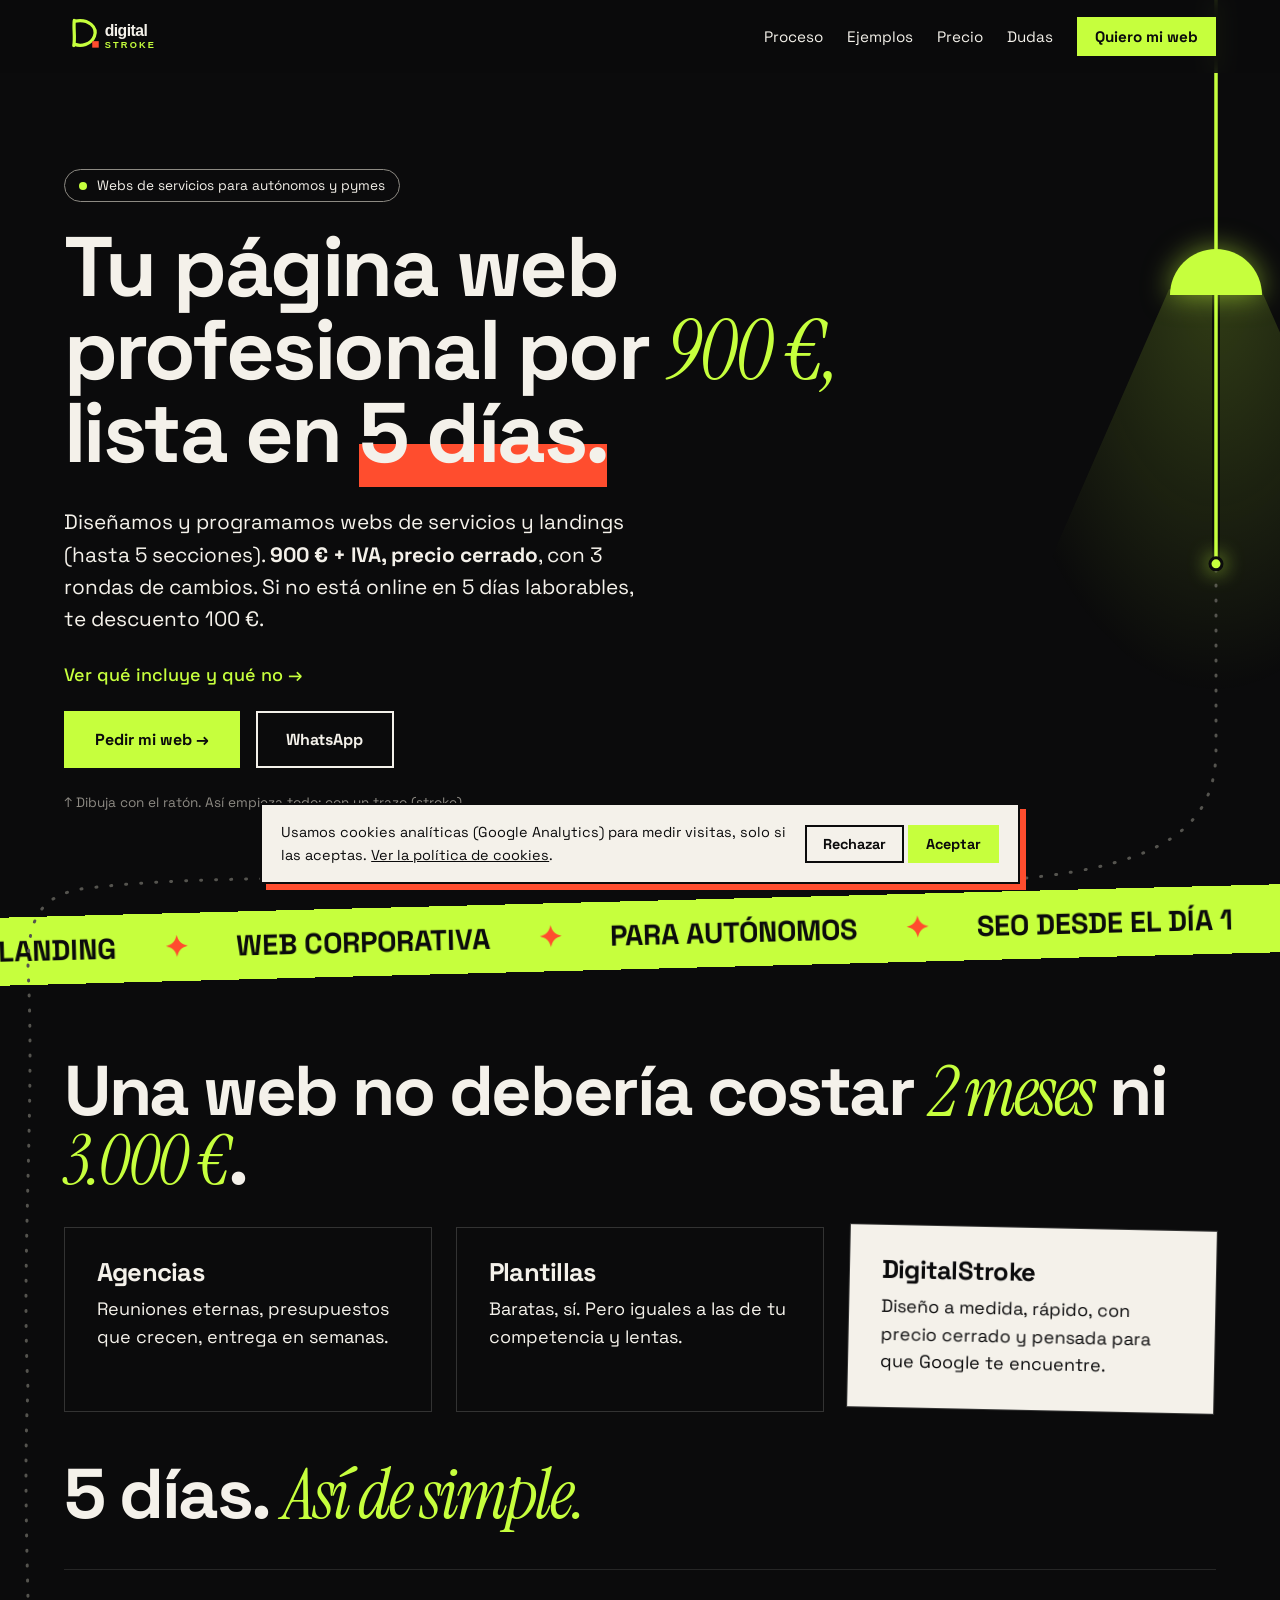
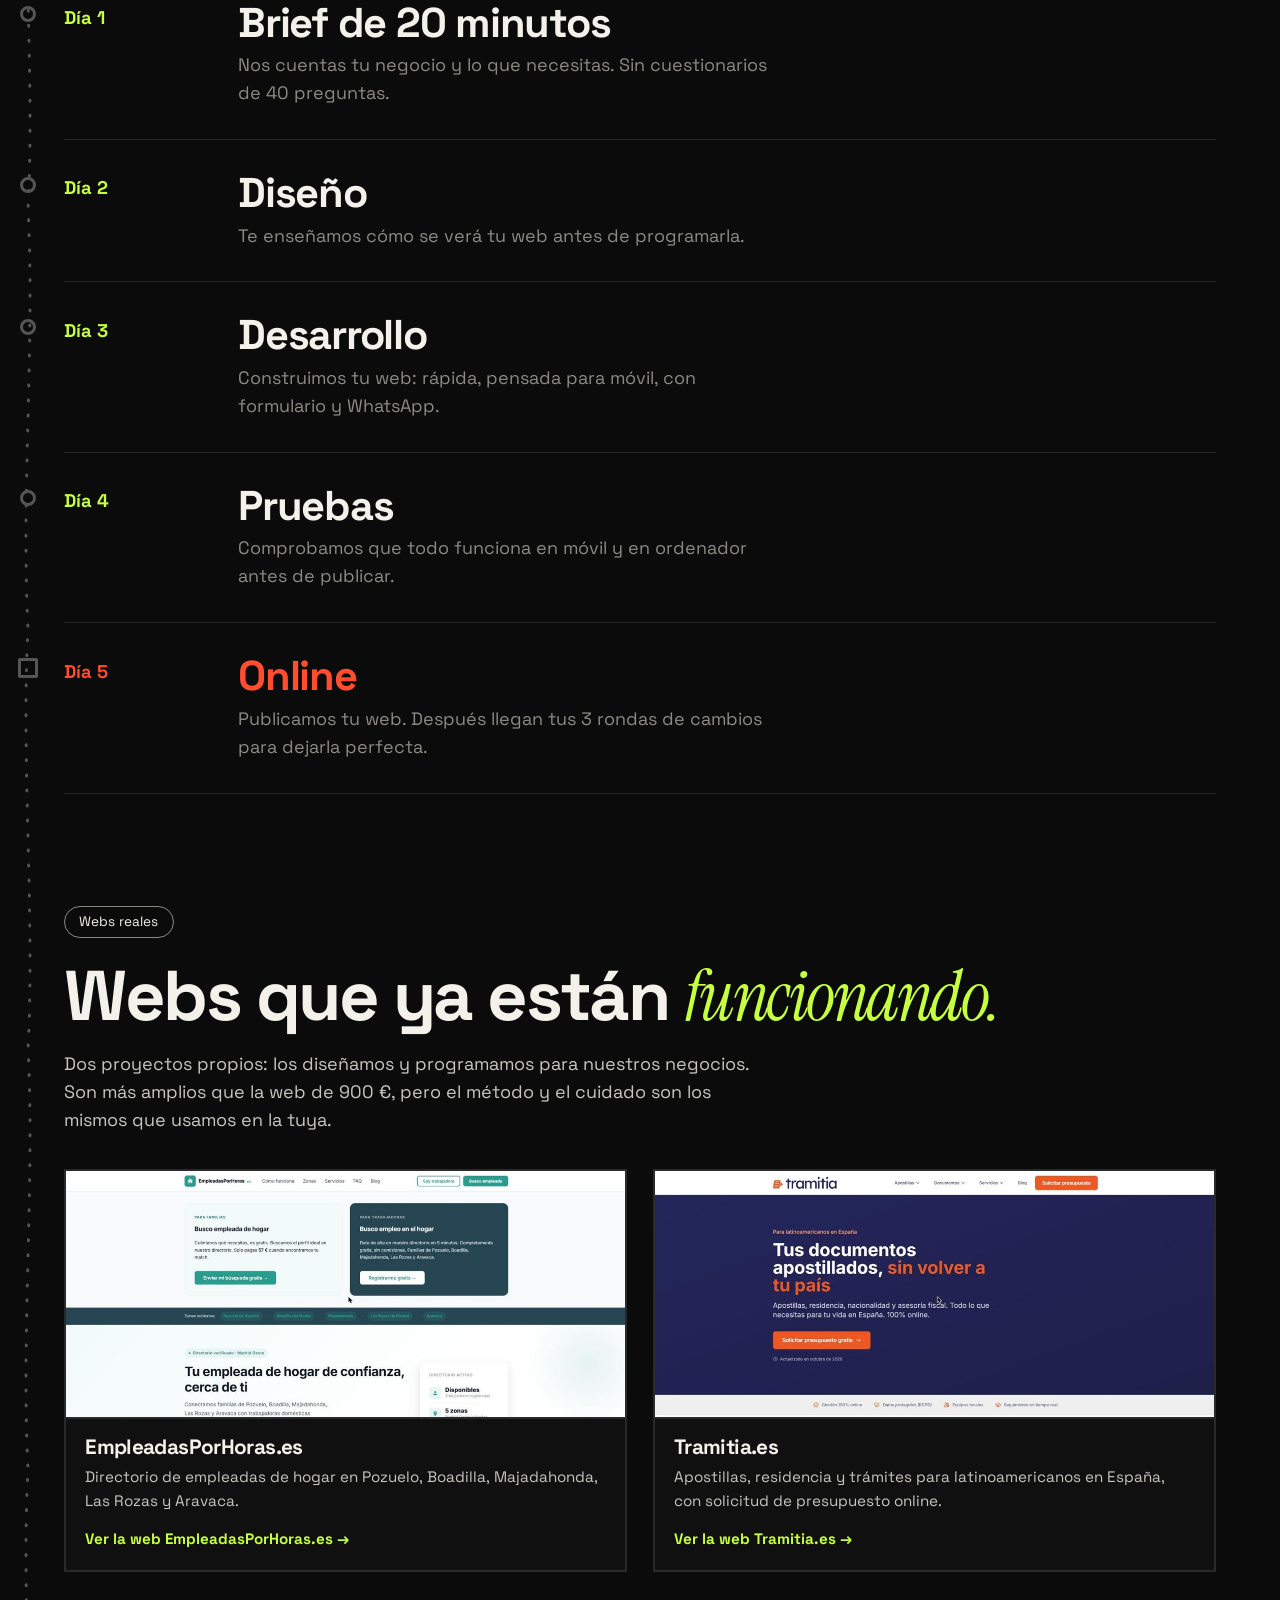
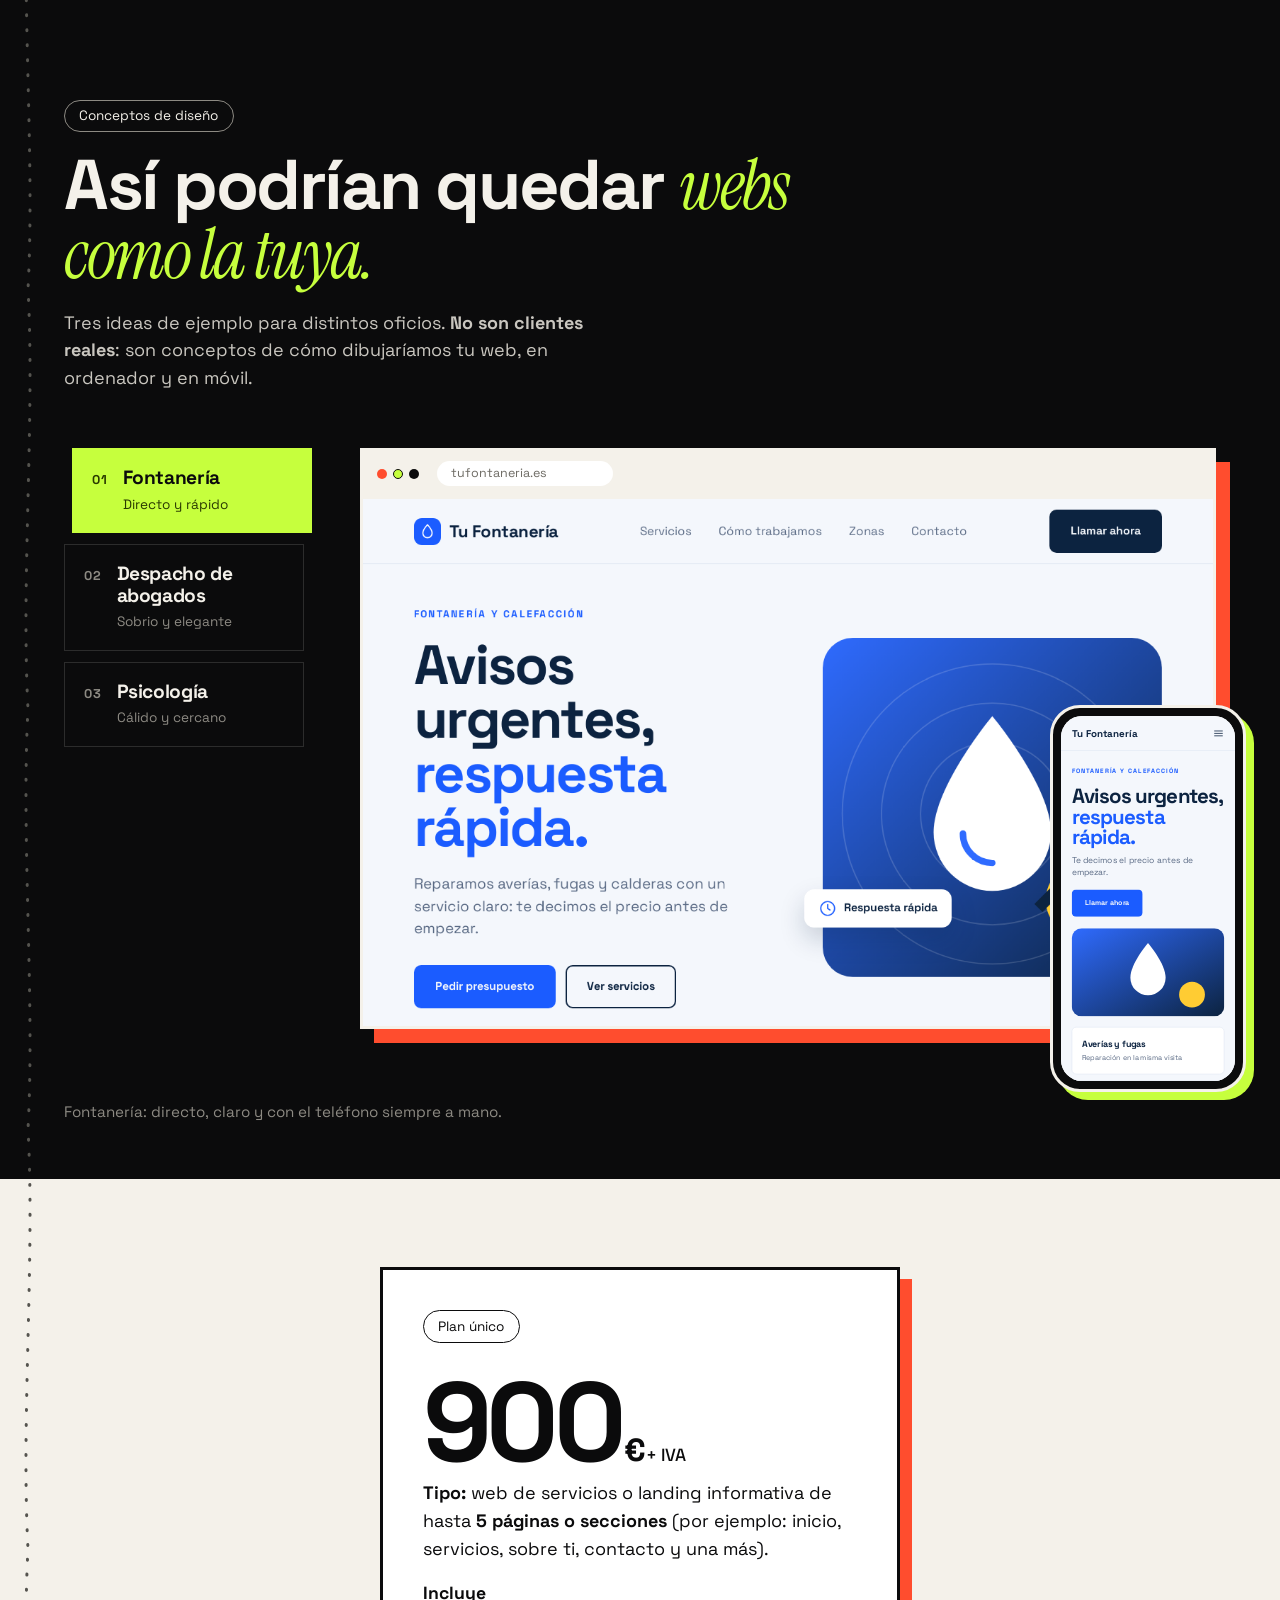
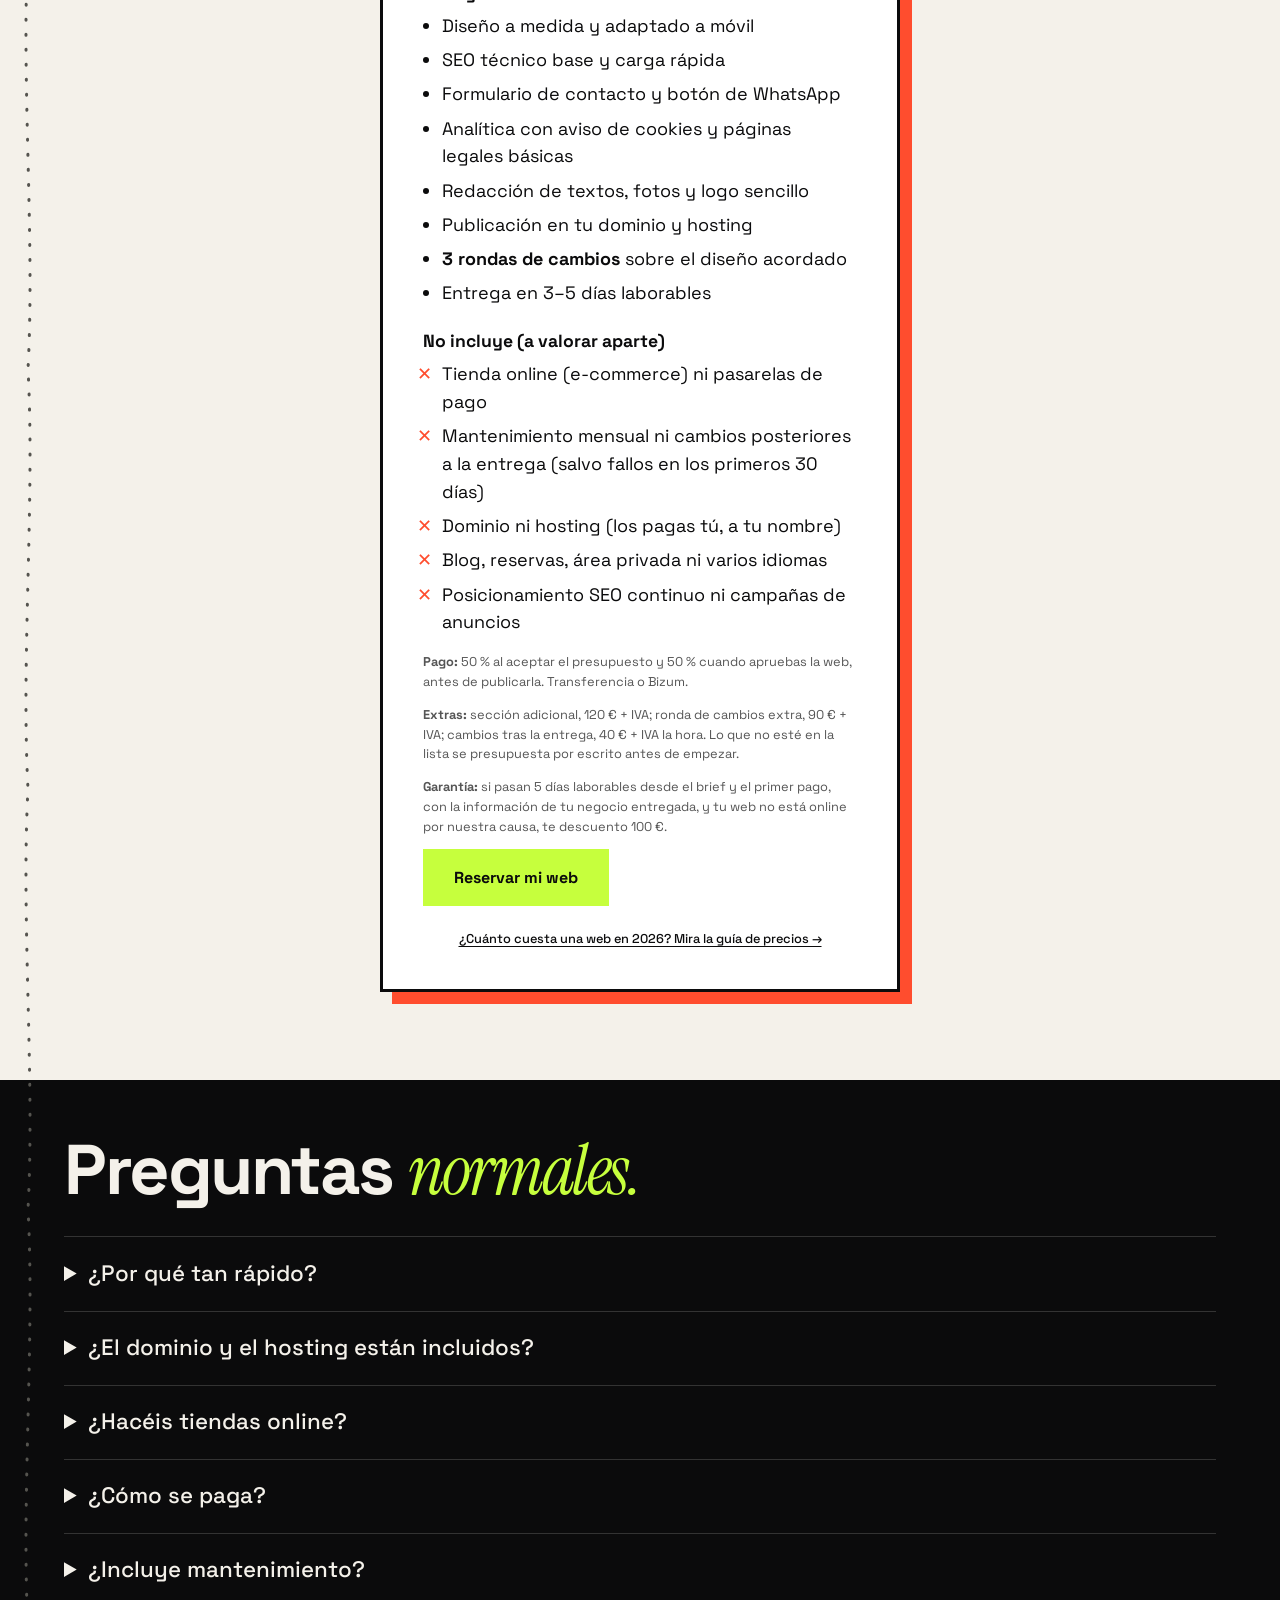
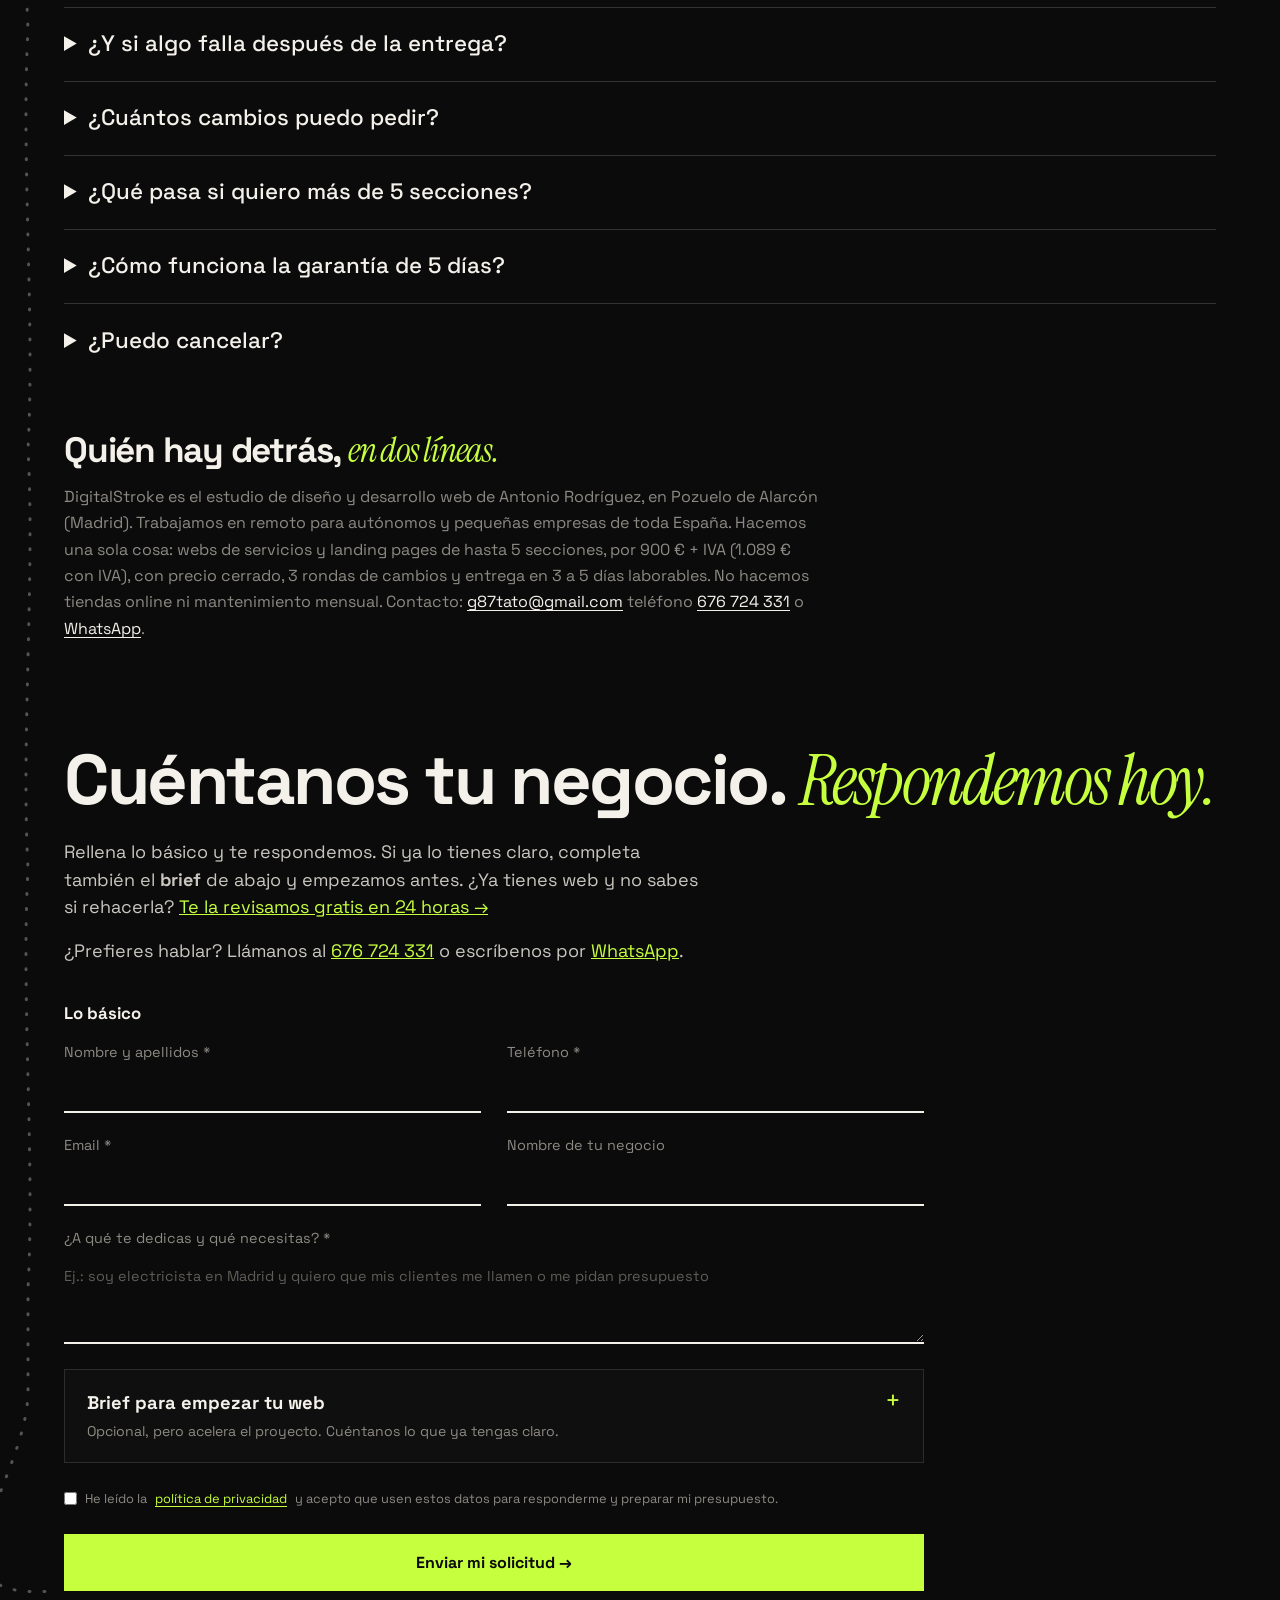
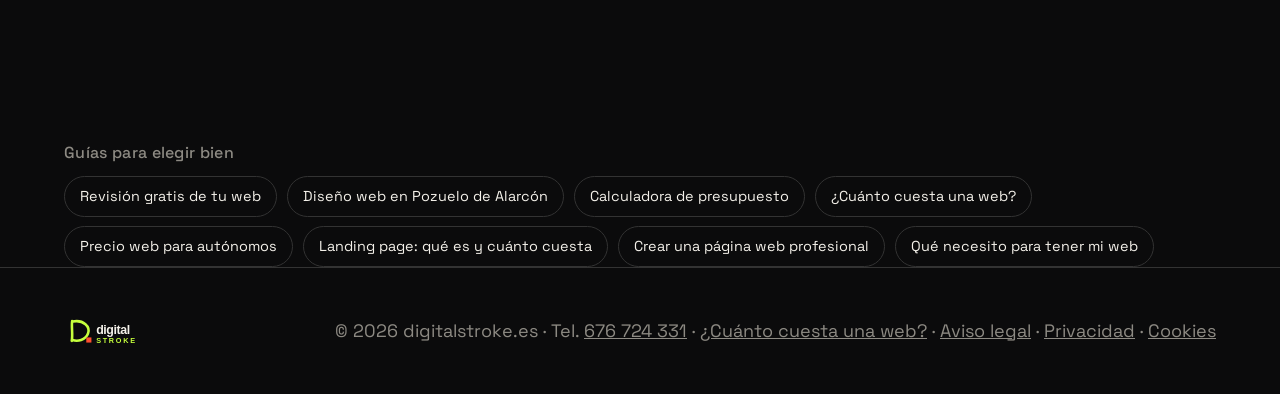
==== commit 9291bff5: "Sección de webs reales (proyectos propios) en la portada Co-Authored-By: Claude Fable 5.2 <noreply@a" ====
--- a/index.html
+++ b/index.html
@@ -22,8 +22,8 @@
 <link rel="preconnect" href="https://fonts.googleapis.com">
 <link rel="preconnect" href="https://fonts.gstatic.com" crossorigin>
 <link href="https://fonts.googleapis.com/css2?family=Space+Grotesk:wght@400;500;700&family=Instrument+Serif:ital@0;1&display=swap" rel="stylesheet">
-<link rel="stylesheet" href="css/style.css?v=17">
-<link rel="stylesheet" href="css/showcase.css?v=17">
+<link rel="stylesheet" href="css/style.css?v=18">
+<link rel="stylesheet" href="css/showcase.css?v=18">
 <script type="application/ld+json">
 {"@context":"https://schema.org","@type":"ProfessionalService","@id":"https://digitalstroke.es/#empresa","name":"DigitalStroke","alternateName":"digitalstroke.es","url":"https://digitalstroke.es/","logo":"https://digitalstroke.es/assets/logo.svg","image":"https://digitalstroke.es/assets/logo.svg","description":"Diseño y desarrollo de páginas web de servicios y landing pages para autónomos y pymes en España. Precio cerrado de 900 € + IVA, entrega en 3 a 5 días laborables, 3 rondas de cambios incluidas.","slogan":"Tu página web profesional por 900 €, lista en 5 días.","email":"g87tato@gmail.com","telephone":"+34676724331","founder":{"@type":"Person","name":"Antonio Rodríguez"},"address":{"@type":"PostalAddress","addressLocality":"Pozuelo de Alarcón","addressRegion":"Madrid","addressCountry":"ES"},"areaServed":{"@type":"Country","name":"España"},"knowsLanguage":"es","priceRange":"900 €","currenciesAccepted":"EUR","sameAs":["https://github.com/g87tato"],"makesOffer":{"@type":"Offer","name":"Página web de servicios o landing page de hasta 5 secciones","description":"Diseño a medida adaptado a móvil, SEO técnico base, formulario y WhatsApp, páginas legales, textos, fotos y logo sencillo, 3 rondas de cambios. Entrega en 3 a 5 días laborables.","price":"900","priceCurrency":"EUR","priceSpecification":{"@type":"PriceSpecification","price":"900","priceCurrency":"EUR","valueAddedTaxIncluded":false},"availability":"https://schema.org/InStock","areaServed":"ES","itemOffered":{"@type":"Service","name":"Diseño y desarrollo de página web","serviceType":"Diseño web","provider":{"@id":"https://digitalstroke.es/#empresa"}}}}
 </script>
@@ -41,7 +41,7 @@
   <a href="#top" class="logo" aria-label="DigitalStroke"><img src="assets/logo.svg?v=3" alt="DigitalStroke" width="152" height="38"></a>
   <nav>
     <a href="#proceso">Proceso</a>
-    <a href="#ejemplos">Ejemplos</a>
+    <a href="#reales">Ejemplos</a>
     <a href="#precio">Precio</a>
     <a href="#faq">Dudas</a>
     <a href="#contacto" class="btn btn-sm">Quiero mi web</a>
@@ -85,6 +85,26 @@
     <li><span class="day">Día 4</span><div><h3>Pruebas</h3><p>Comprobamos que todo funciona en móvil y en ordenador antes de publicar.</p></div></li>
     <li class="last"><span class="day">Día 5</span><div><h3>Online</h3><p>Publicamos tu web. Después llegan tus 3 rondas de cambios para dejarla perfecta.</p></div></li>
   </ol>
+</section>
+
+<section id="reales" class="real">
+  <p class="tag">Webs reales</p>
+  <h2>Webs que ya están <em>funcionando.</em></h2>
+  <p class="real-note">Dos proyectos propios: los diseñamos y programamos para nuestros negocios. Son más amplios que la web de 900&nbsp;€, pero el método y el cuidado son los mismos que usamos en la tuya.</p>
+  <div class="real-grid">
+    <a class="real-card" href="https://empleadasporhoras.es/" target="_blank" rel="noopener">
+      <img src="assets/proyecto-empleadasporhoras.jpg" width="1100" height="484" loading="lazy" alt="Portada de la web EmpleadasPorHoras.es">
+      <h3>EmpleadasPorHoras.es</h3>
+      <p>Directorio de empleadas de hogar en Pozuelo, Boadilla, Majadahonda, Las Rozas y Aravaca.</p>
+      <span>Ver la web EmpleadasPorHoras.es →</span>
+    </a>
+    <a class="real-card" href="https://tramitia.es/" target="_blank" rel="noopener">
+      <img src="assets/proyecto-tramitia.jpg" width="1100" height="484" loading="lazy" alt="Portada de la web Tramitia.es">
+      <h3>Tramitia.es</h3>
+      <p>Apostillas, residencia y trámites para latinoamericanos en España, con solicitud de presupuesto online.</p>
+      <span>Ver la web Tramitia.es →</span>
+    </a>
+  </div>
 </section>
 
 <section id="ejemplos" class="examples">
@@ -451,6 +471,6 @@
   <img src="assets/logo.svg?v=3" alt="DigitalStroke" width="120" height="30">
   <p>© <span id="y"></span> digitalstroke.es · Tel. <a href="tel:+34676724331" style="color:inherit">676 724 331</a> · <a href="cuanto-cuesta-una-pagina-web/" style="color:inherit">¿Cuánto cuesta una web?</a> · <a href="aviso-legal/" style="color:inherit">Aviso legal</a> · <a href="politica-privacidad/" style="color:inherit">Privacidad</a> · <a href="politica-cookies/" style="color:inherit">Cookies</a></p>
 </footer>
-<script src="js/main.js?v=17"></script>
+<script src="js/main.js?v=18"></script>
 </body>
 </html>
--- a/css/style.css
+++ b/css/style.css
@@ -327,3 +327,14 @@
 body{padding-bottom:3.3rem}
 #cookie-banner{bottom:4.3rem}
 }
+
+/* Proyectos reales */
+.real-note{color:#c9c6bf;max-width:44rem;margin:-.8rem 0 2.2rem}
+.real-grid{display:grid;grid-template-columns:repeat(2,minmax(0,1fr));gap:1.6rem}
+.real-card{display:block;border:2px solid #2a2a2a;background:#101011;text-decoration:none;color:var(--fg);transition:border-color .2s,transform .2s}
+.real-card:hover{border-color:var(--lime);transform:translate(-4px,-4px)}
+.real-card img{display:block;width:100%;height:auto;border-bottom:2px solid #2a2a2a}
+.real-card h3{font-size:1.3rem;margin:1.1rem 1.2rem .5rem}
+.real-card p{margin:0 1.2rem;color:#c9c6bf;font-size:.95rem}
+.real-card span{display:block;margin:.9rem 1.2rem 1.2rem;color:var(--lime);font-weight:700;font-size:.95rem}
+@media(max-width:760px){.real-grid{grid-template-columns:1fr}}
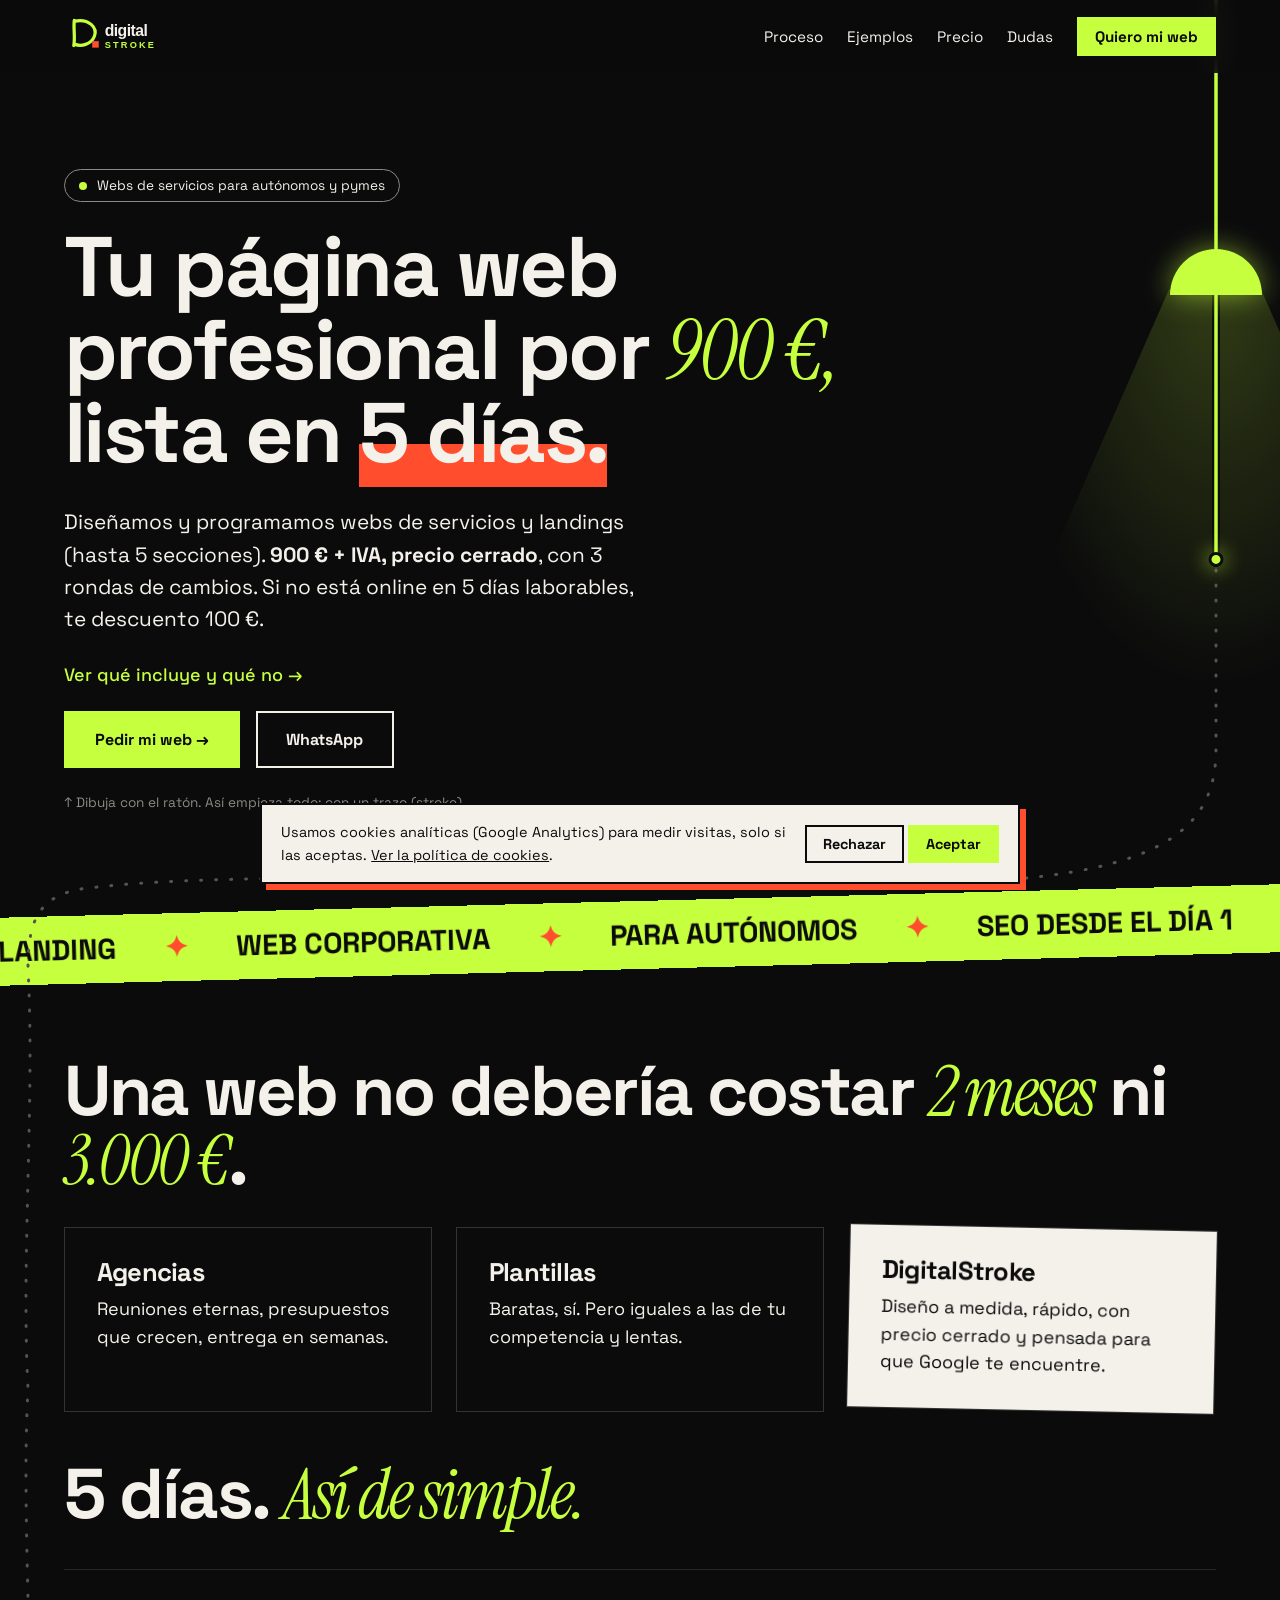
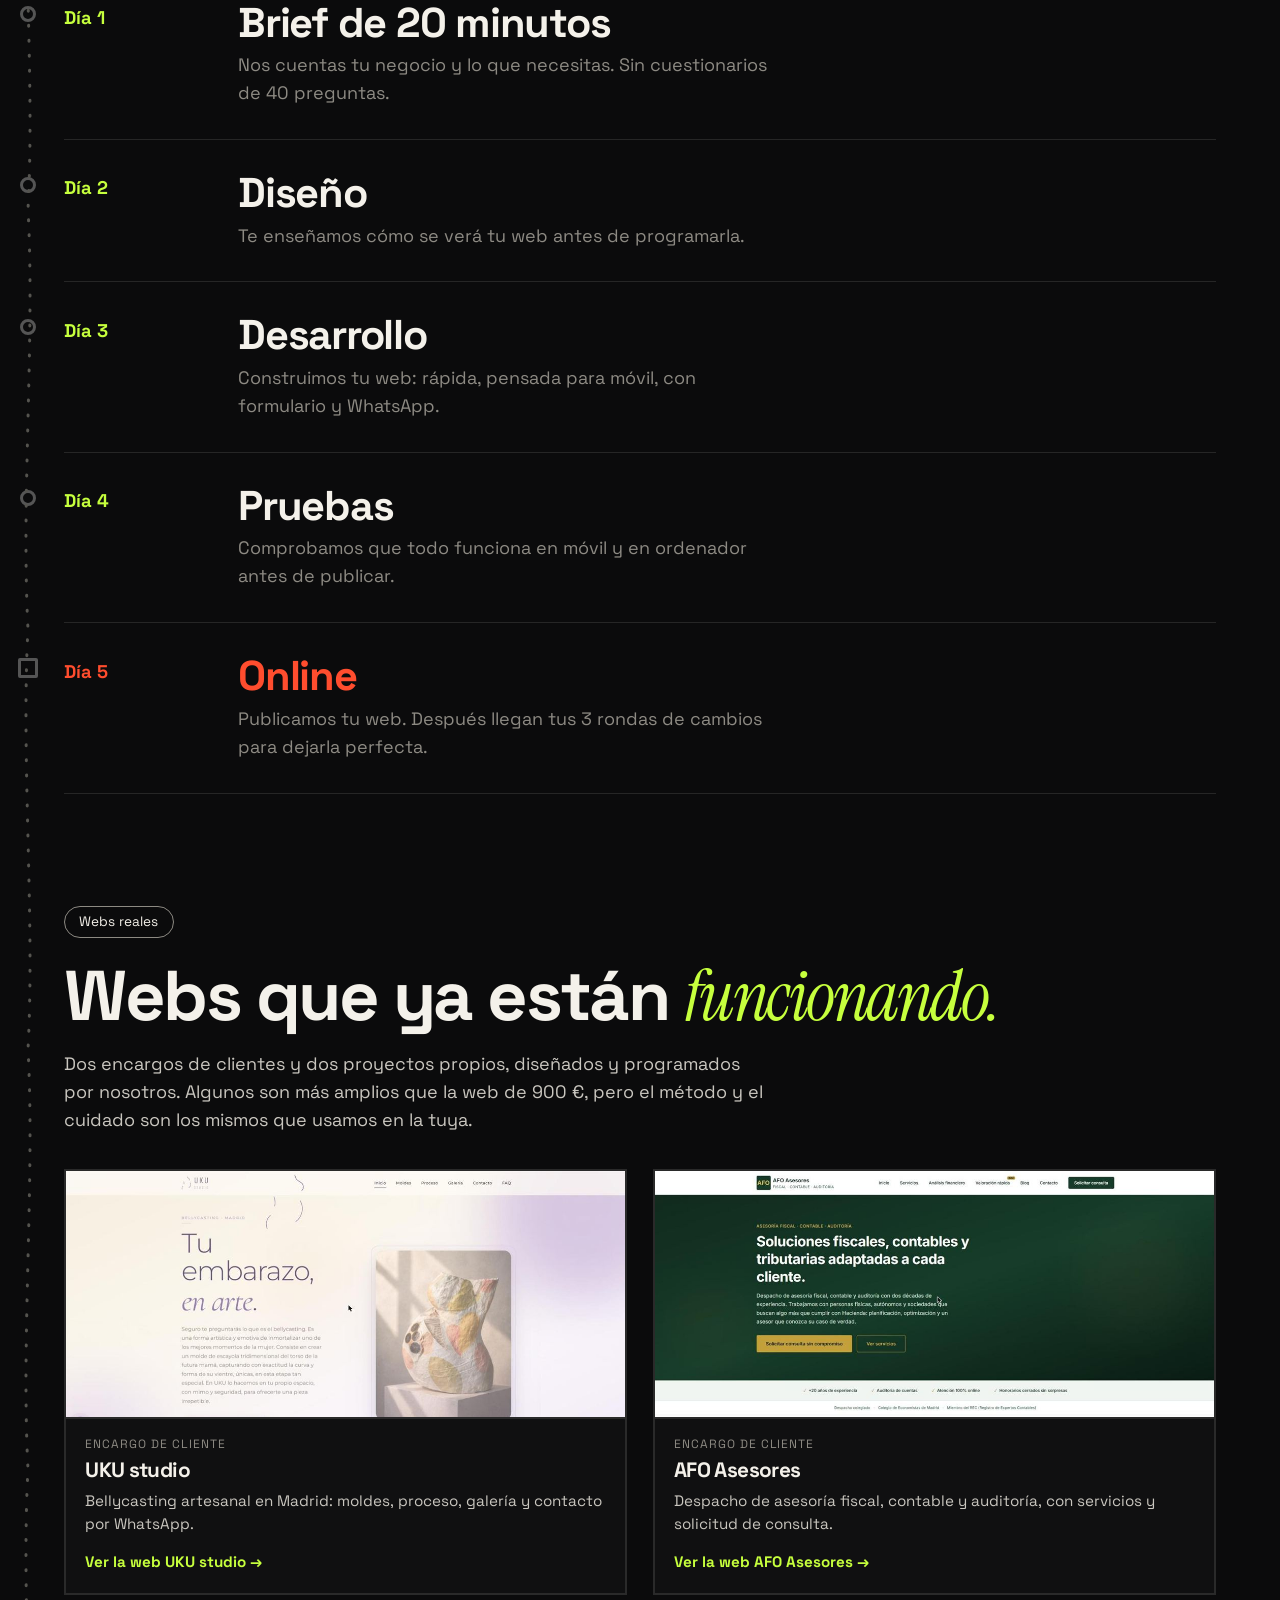
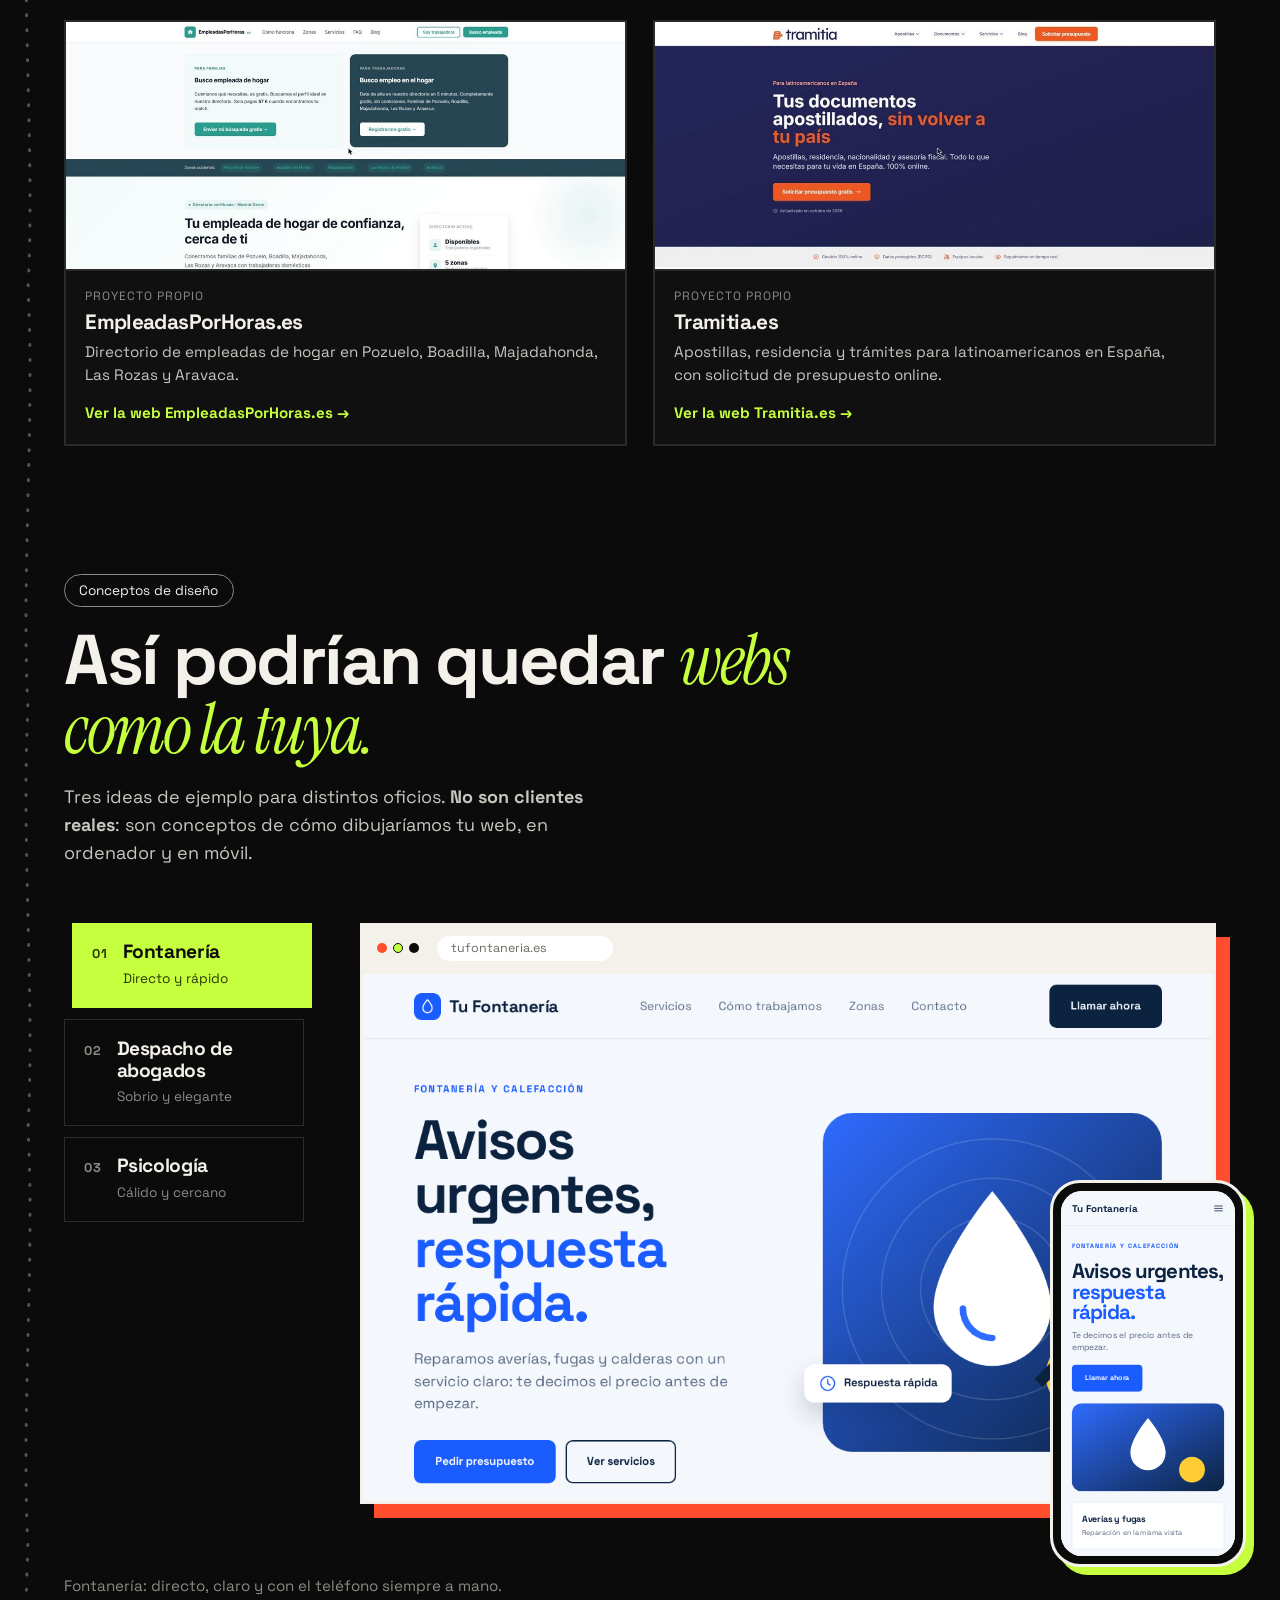
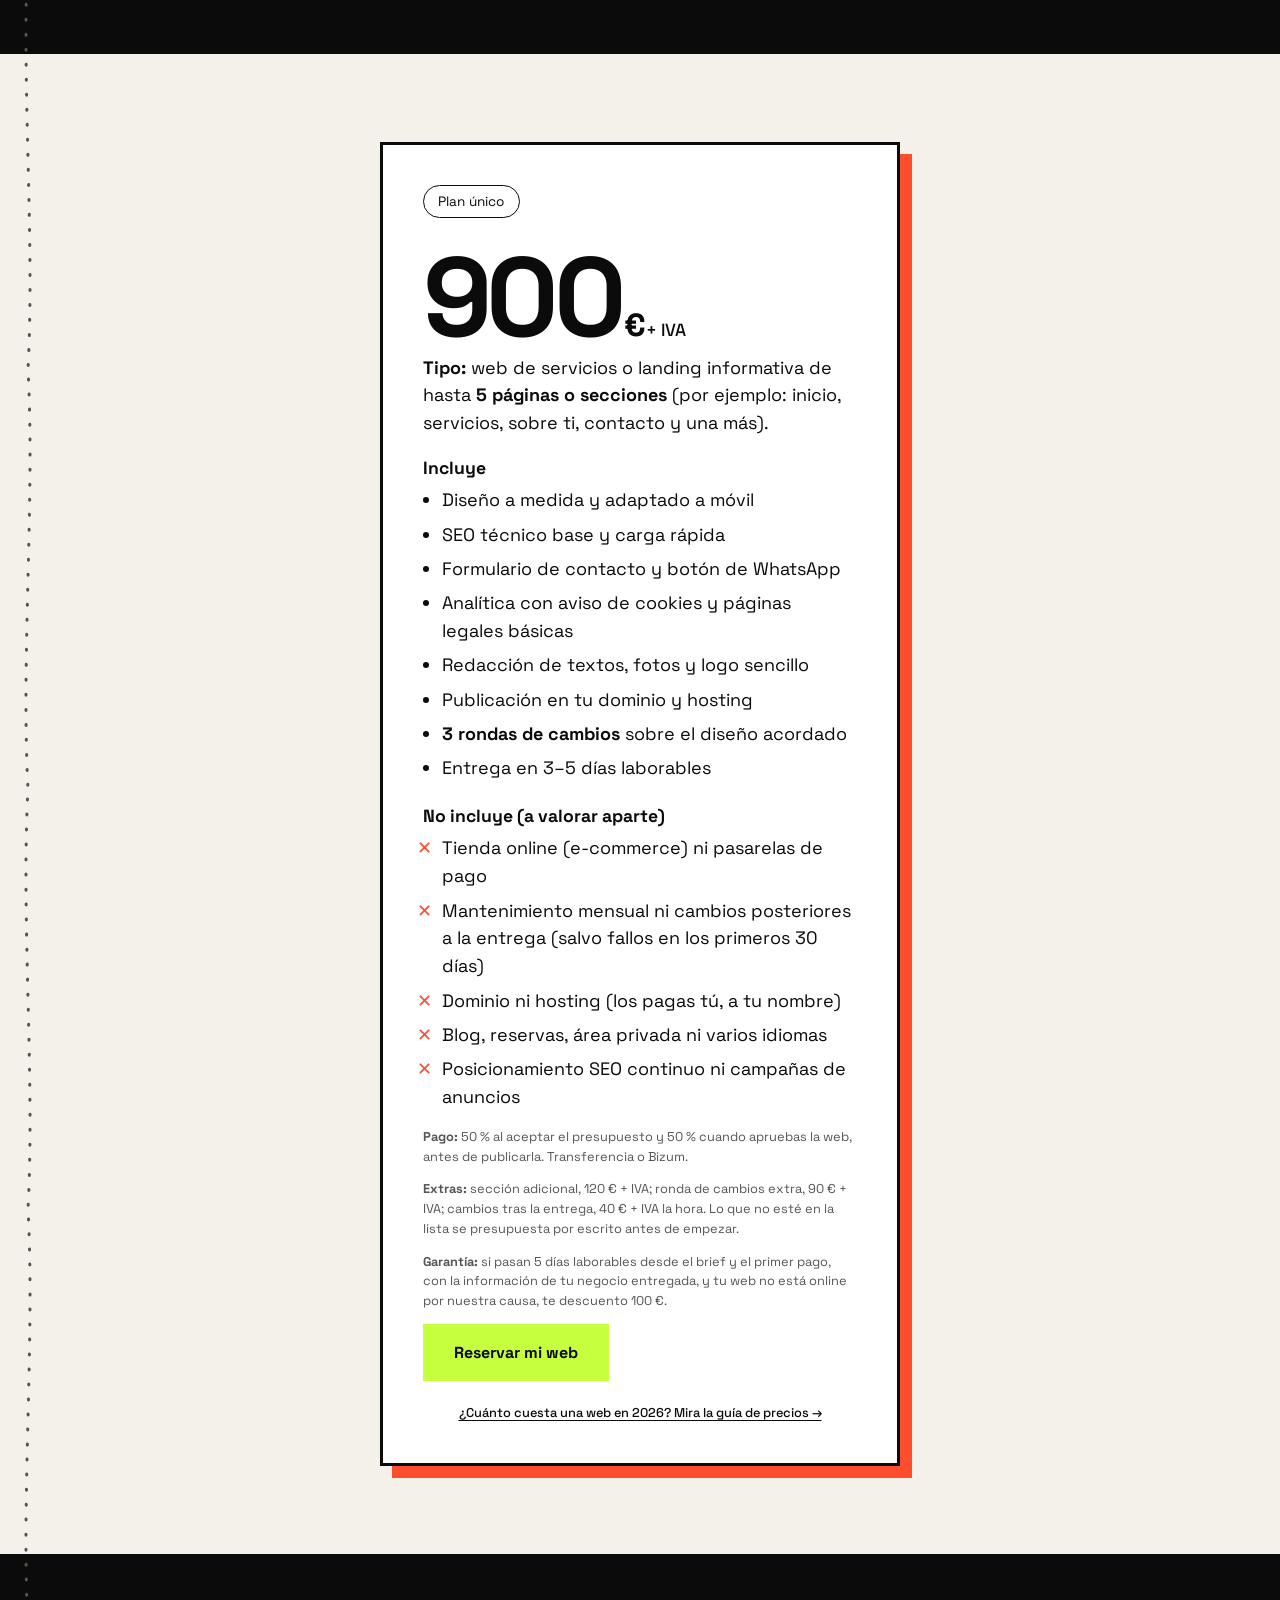
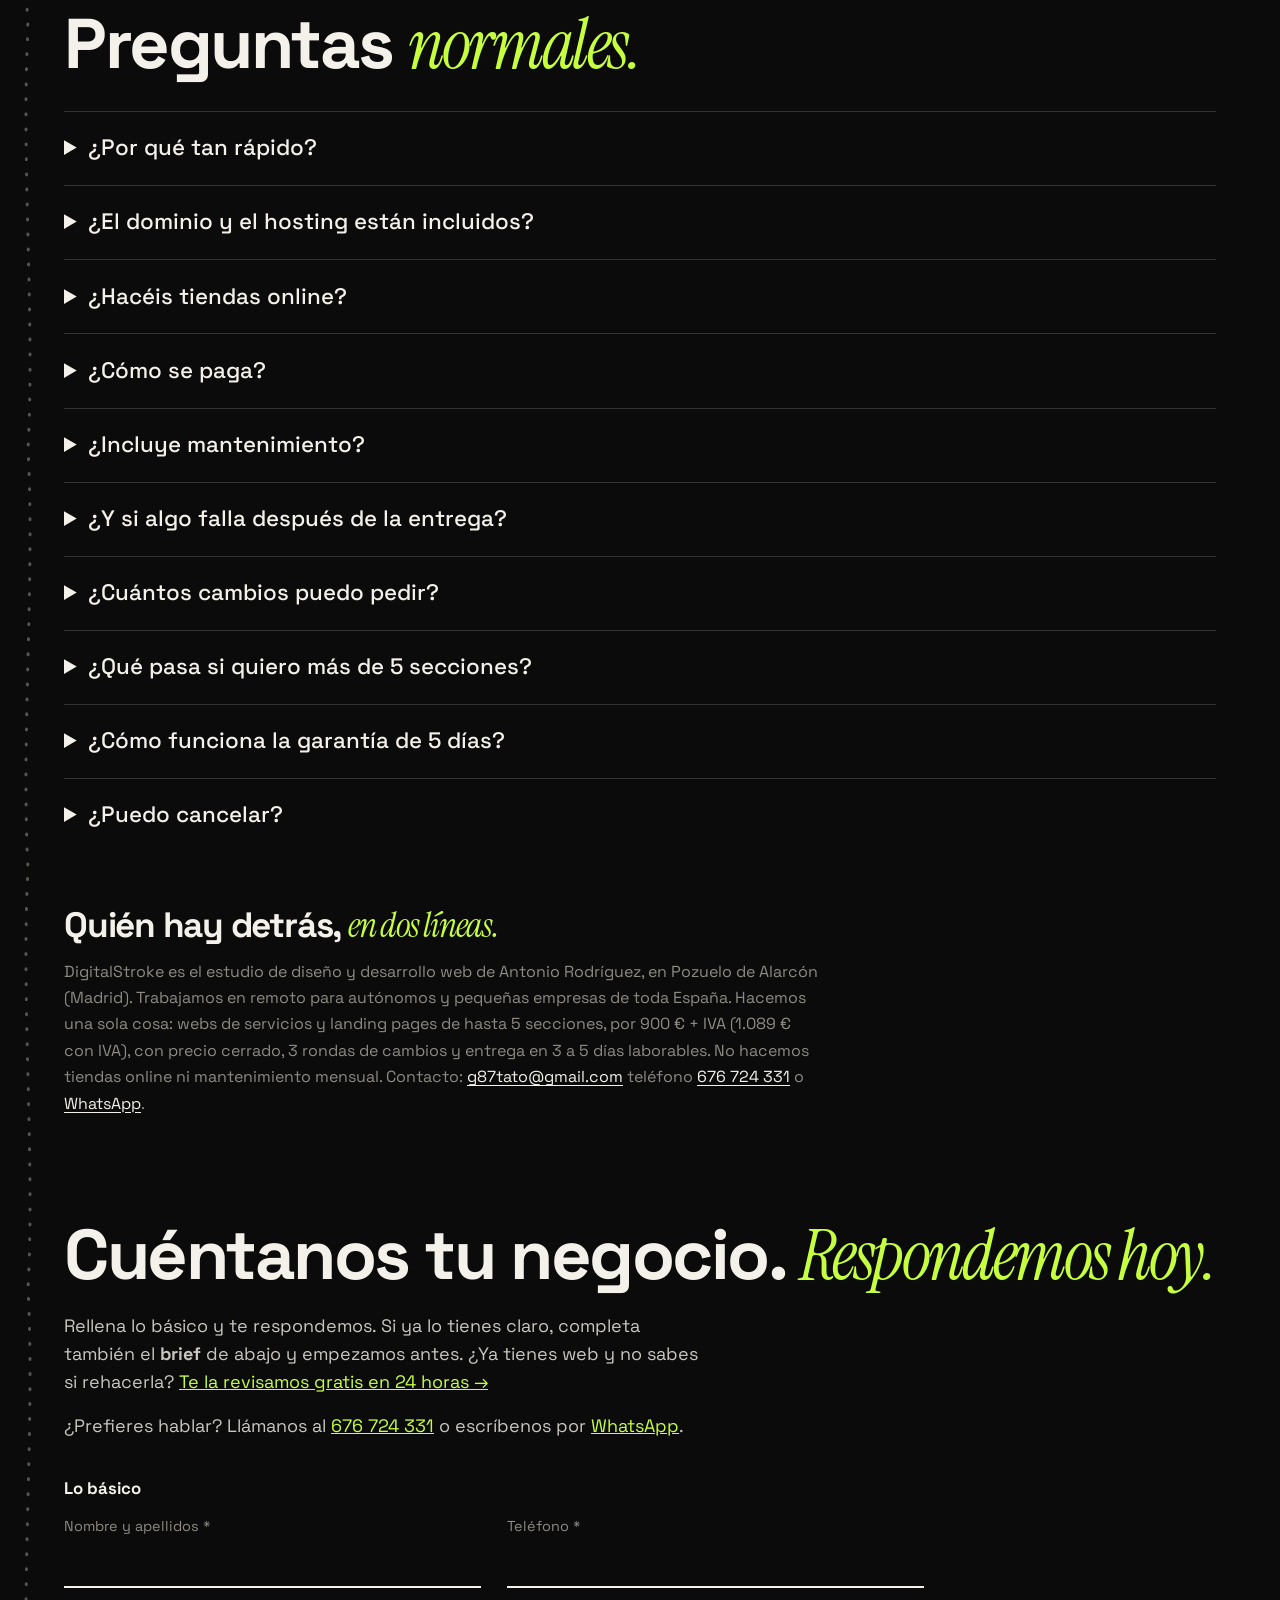
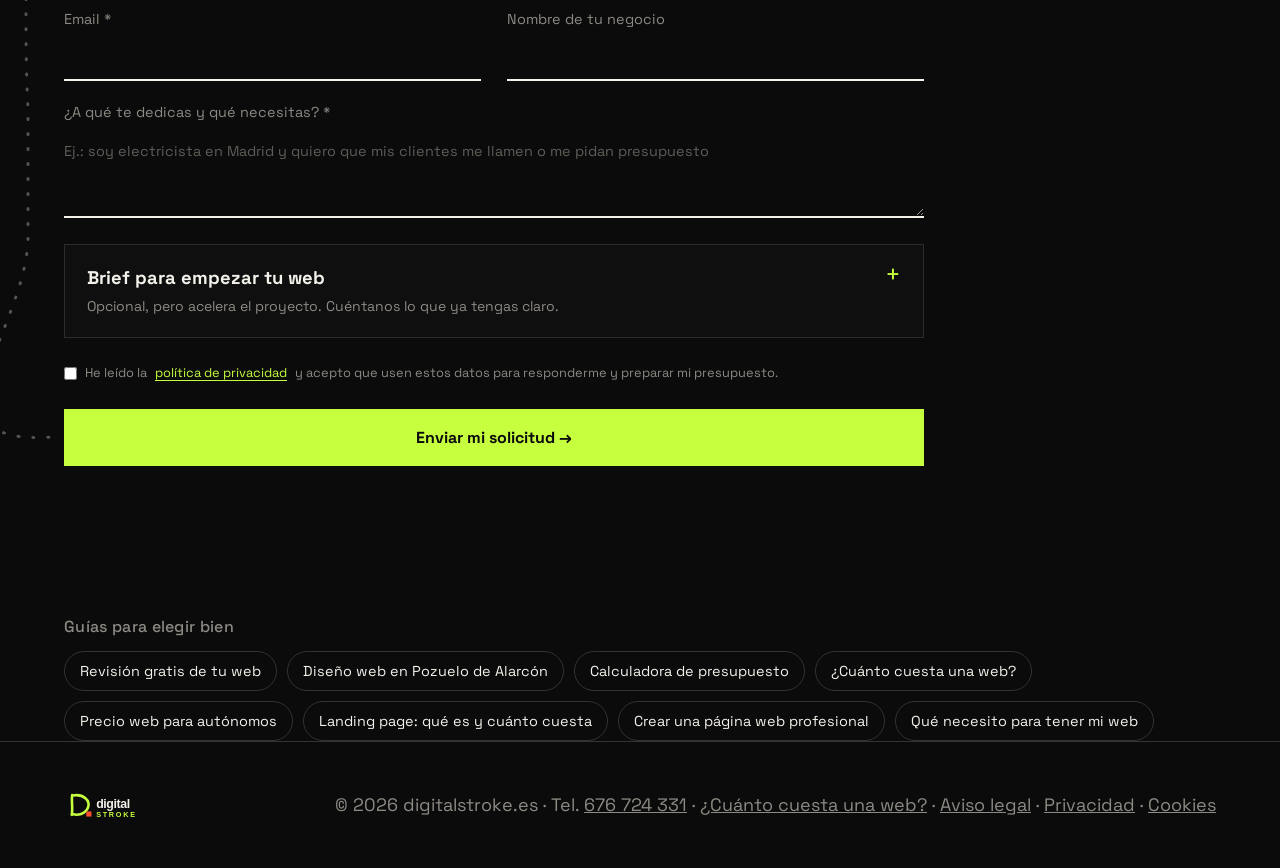
==== commit 615b2a7d: "Webs reales: se añaden dos encargos de clientes (UKU studio y AFO Asesores) Co-Authored-By: Claude F" ====
--- a/index.html
+++ b/index.html
@@ -90,17 +90,33 @@
 <section id="reales" class="real">
   <p class="tag">Webs reales</p>
   <h2>Webs que ya están <em>funcionando.</em></h2>
-  <p class="real-note">Dos proyectos propios: los diseñamos y programamos para nuestros negocios. Son más amplios que la web de 900&nbsp;€, pero el método y el cuidado son los mismos que usamos en la tuya.</p>
+  <p class="real-note">Dos encargos de clientes y dos proyectos propios, diseñados y programados por nosotros. Algunos son más amplios que la web de 900&nbsp;€, pero el método y el cuidado son los mismos que usamos en la tuya.</p>
   <div class="real-grid">
+    <a class="real-card" href="https://bellycasting.es/" target="_blank" rel="noopener">
+      <img src="assets/proyecto-uku.jpg" width="1100" height="484" loading="lazy" alt="Portada de la web de UKU studio">
+      <small style="display:block;margin:1rem 1.2rem 0;color:var(--mut);font-size:.75rem;letter-spacing:.08em;text-transform:uppercase">Encargo de cliente</small>
+      <h3 style="margin-top:.4rem">UKU studio</h3>
+      <p>Bellycasting artesanal en Madrid: moldes, proceso, galería y contacto por WhatsApp.</p>
+      <span>Ver la web UKU studio →</span>
+    </a>
+    <a class="real-card" href="https://asesoramientofiscalonline.com/" target="_blank" rel="noopener">
+      <img src="assets/proyecto-afo.jpg" width="1100" height="484" loading="lazy" alt="Portada de la web de AFO Asesores">
+      <small style="display:block;margin:1rem 1.2rem 0;color:var(--mut);font-size:.75rem;letter-spacing:.08em;text-transform:uppercase">Encargo de cliente</small>
+      <h3 style="margin-top:.4rem">AFO Asesores</h3>
+      <p>Despacho de asesoría fiscal, contable y auditoría, con servicios y solicitud de consulta.</p>
+      <span>Ver la web AFO Asesores →</span>
+    </a>
     <a class="real-card" href="https://empleadasporhoras.es/" target="_blank" rel="noopener">
       <img src="assets/proyecto-empleadasporhoras.jpg" width="1100" height="484" loading="lazy" alt="Portada de la web EmpleadasPorHoras.es">
-      <h3>EmpleadasPorHoras.es</h3>
+      <small style="display:block;margin:1rem 1.2rem 0;color:var(--mut);font-size:.75rem;letter-spacing:.08em;text-transform:uppercase">Proyecto propio</small>
+      <h3 style="margin-top:.4rem">EmpleadasPorHoras.es</h3>
       <p>Directorio de empleadas de hogar en Pozuelo, Boadilla, Majadahonda, Las Rozas y Aravaca.</p>
       <span>Ver la web EmpleadasPorHoras.es →</span>
     </a>
     <a class="real-card" href="https://tramitia.es/" target="_blank" rel="noopener">
       <img src="assets/proyecto-tramitia.jpg" width="1100" height="484" loading="lazy" alt="Portada de la web Tramitia.es">
-      <h3>Tramitia.es</h3>
+      <small style="display:block;margin:1rem 1.2rem 0;color:var(--mut);font-size:.75rem;letter-spacing:.08em;text-transform:uppercase">Proyecto propio</small>
+      <h3 style="margin-top:.4rem">Tramitia.es</h3>
       <p>Apostillas, residencia y trámites para latinoamericanos en España, con solicitud de presupuesto online.</p>
       <span>Ver la web Tramitia.es →</span>
     </a>
